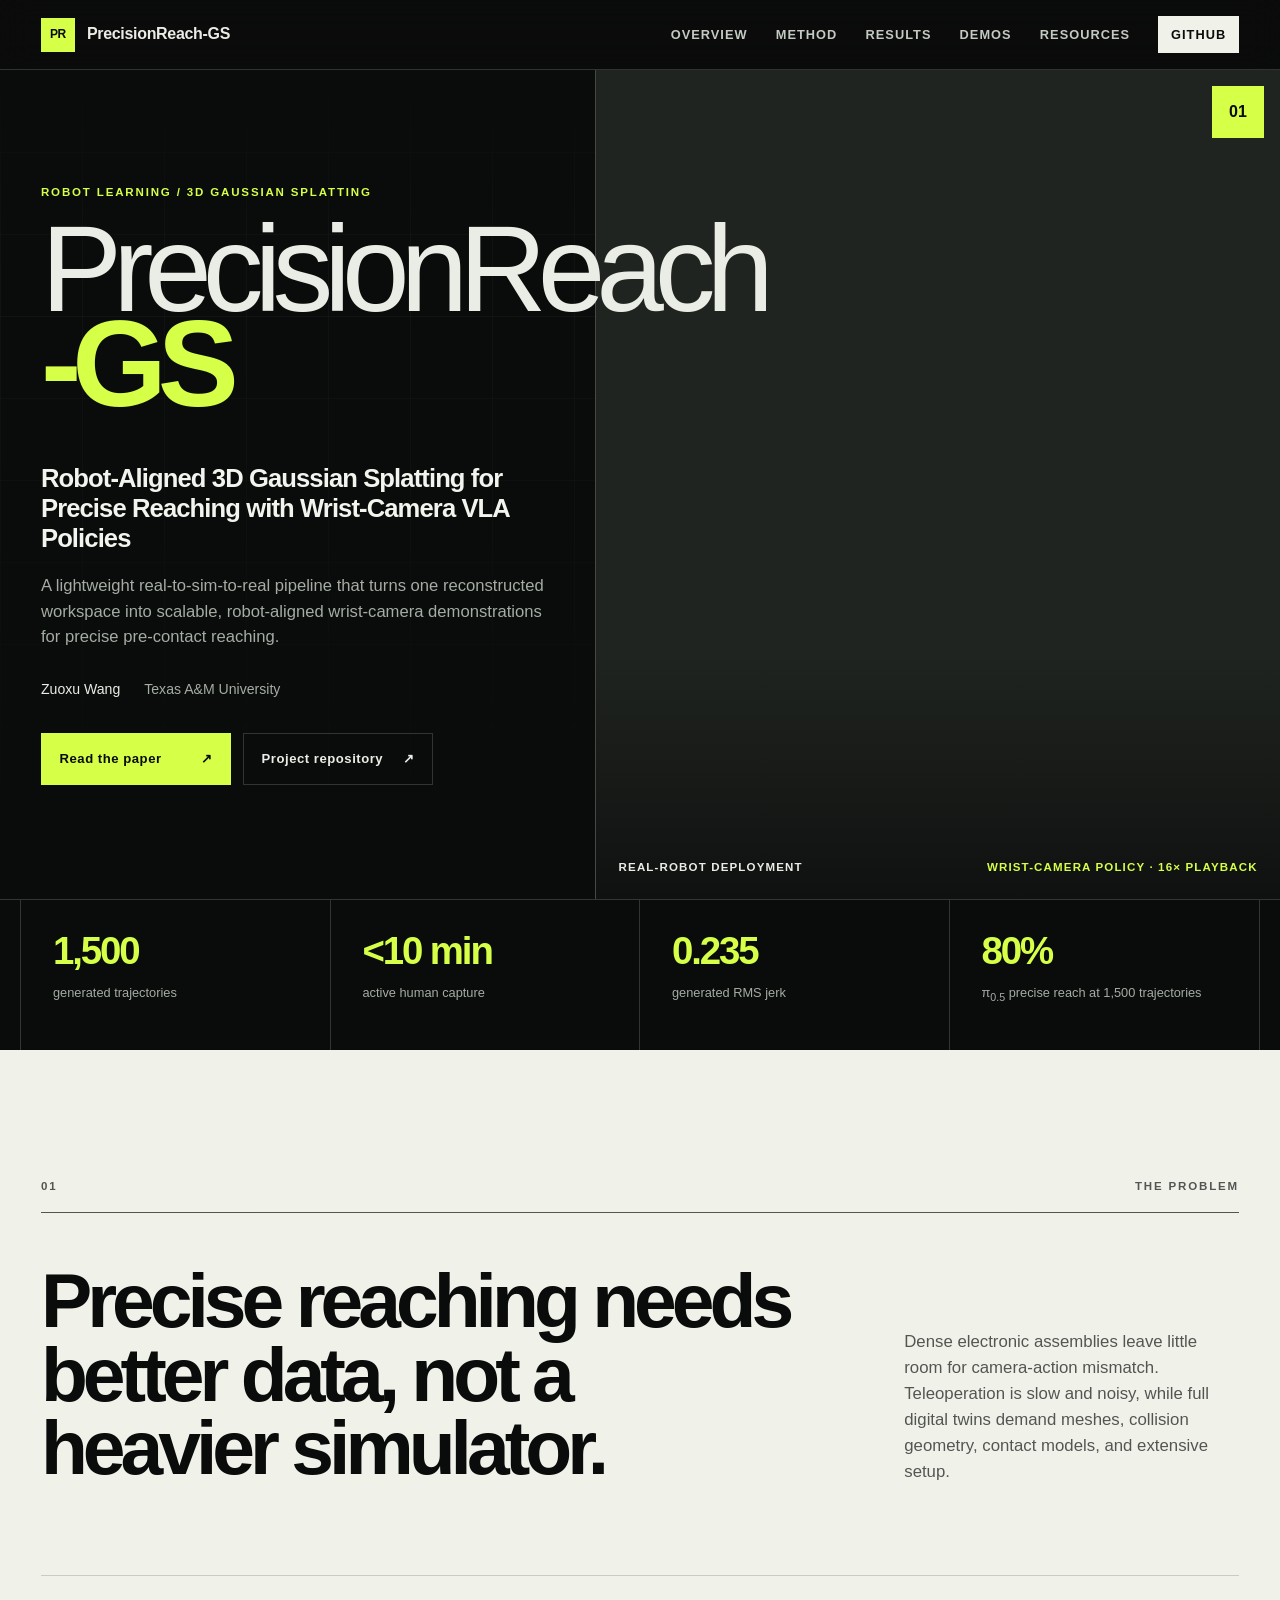
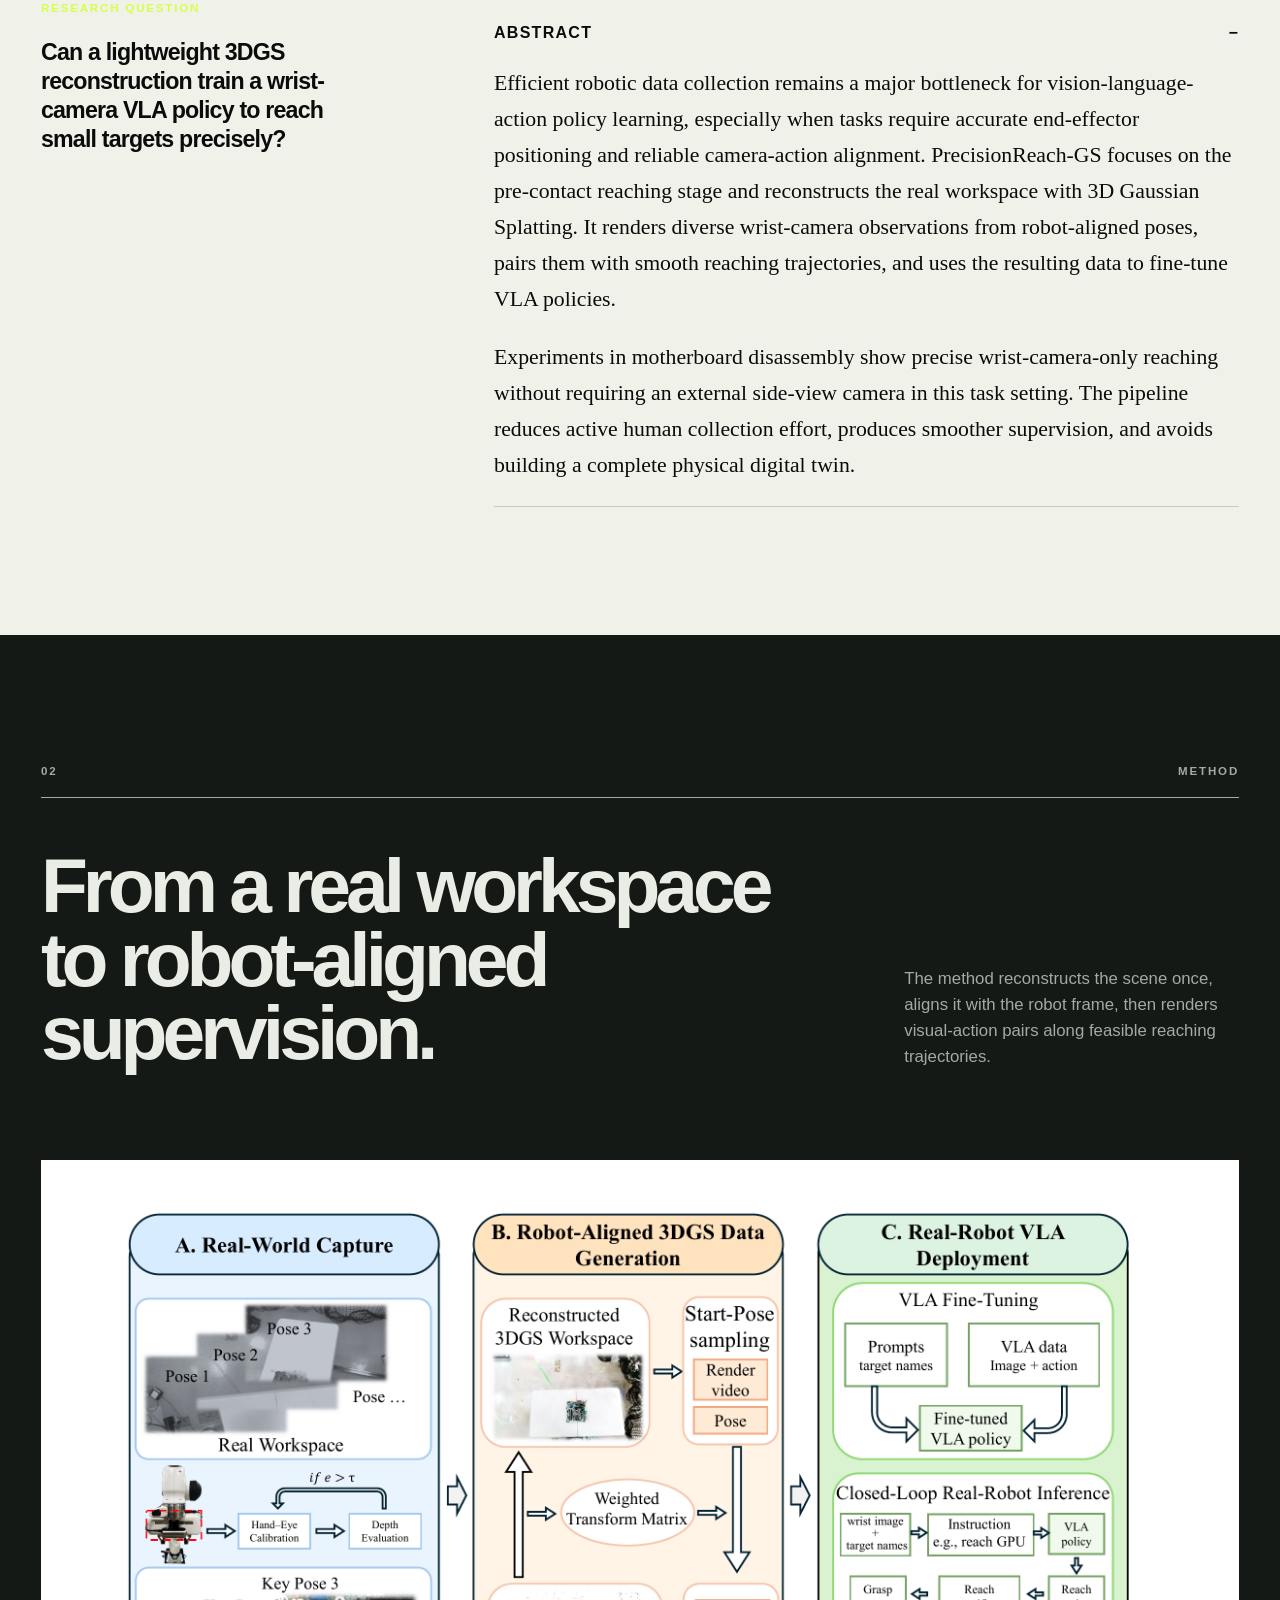
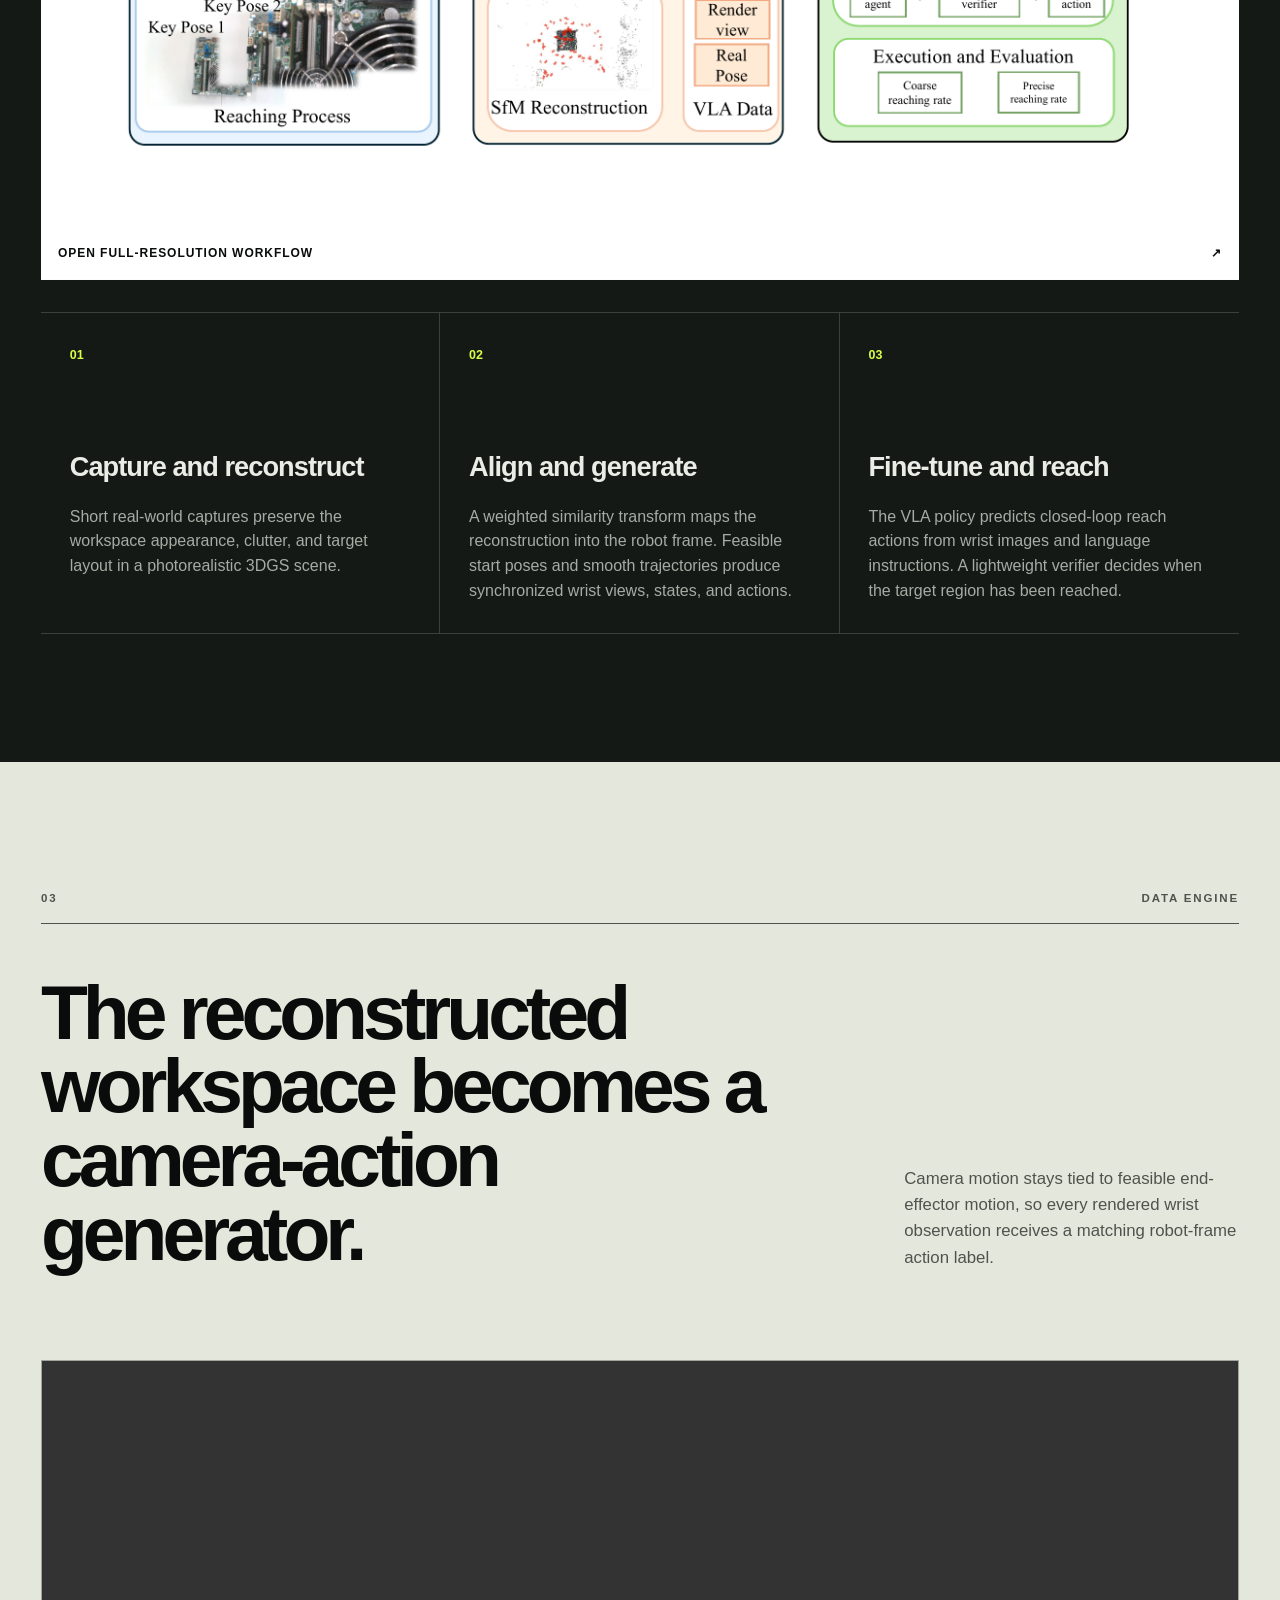
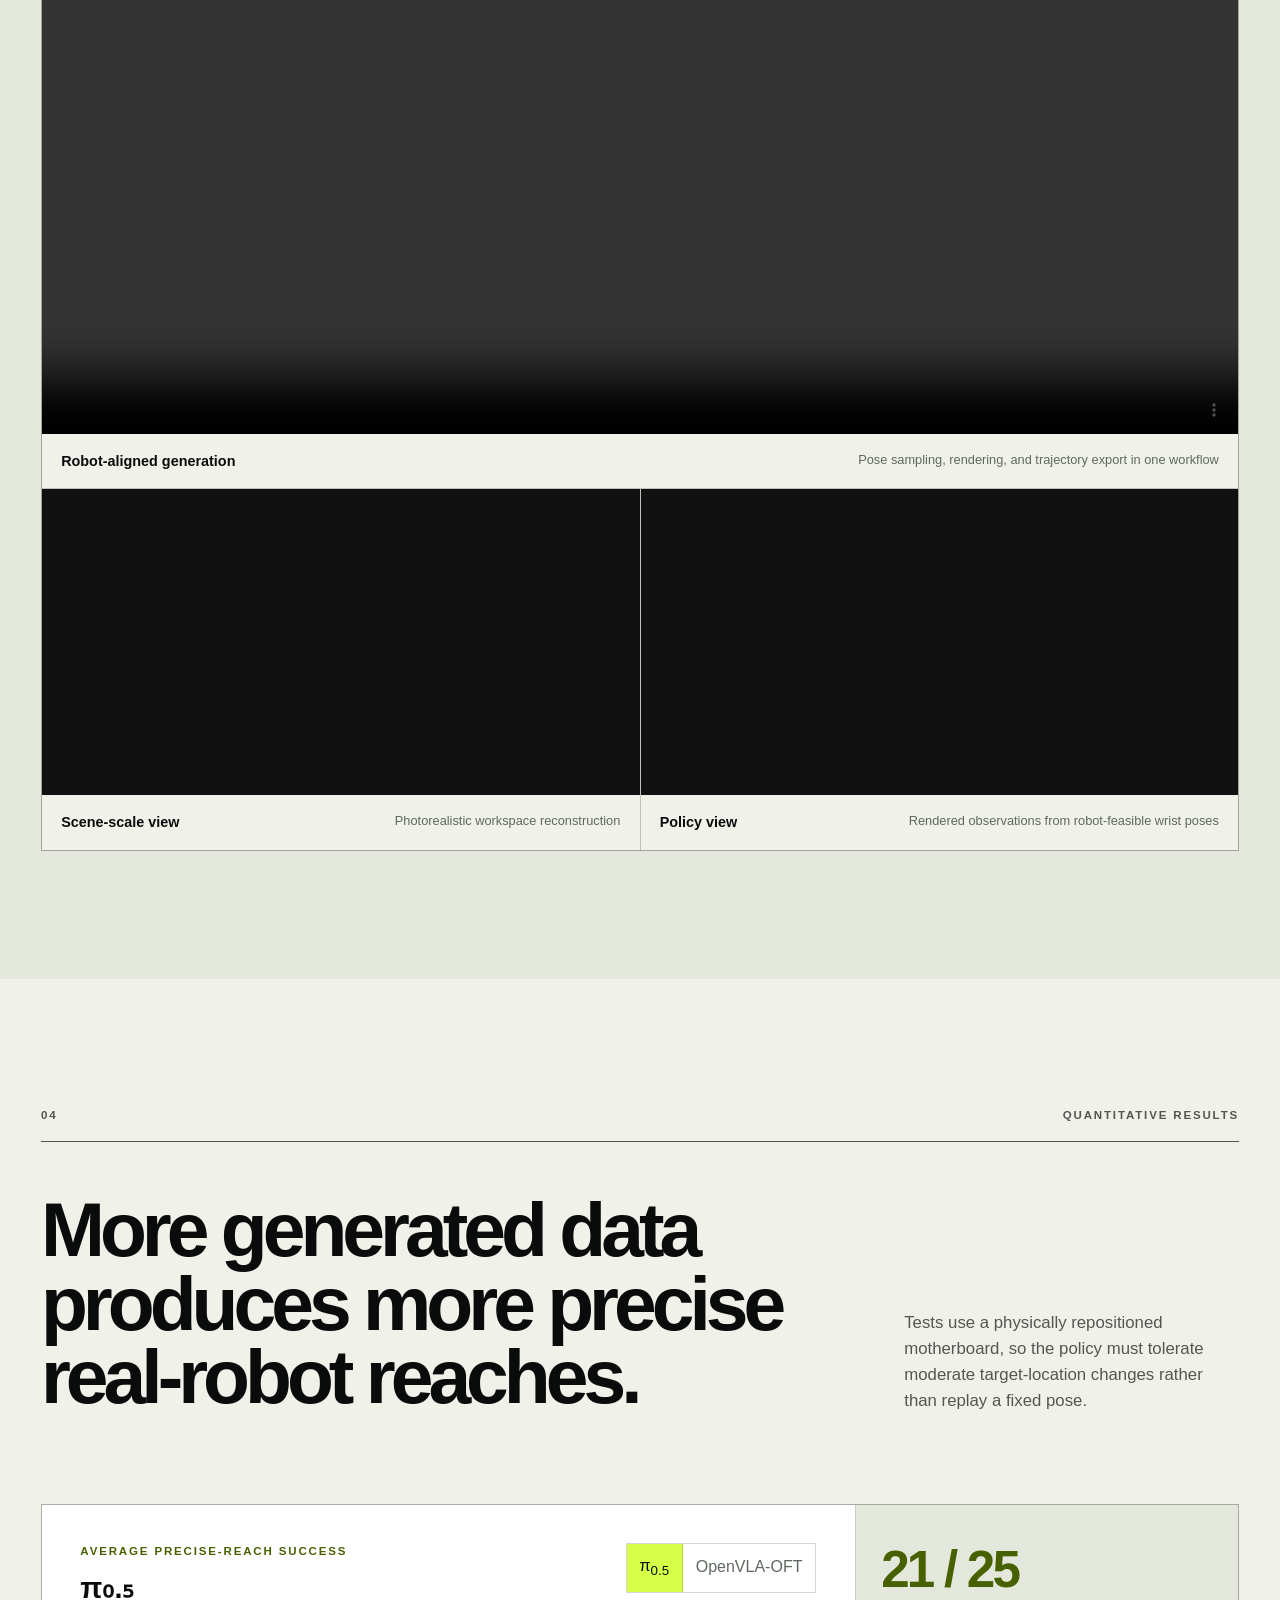
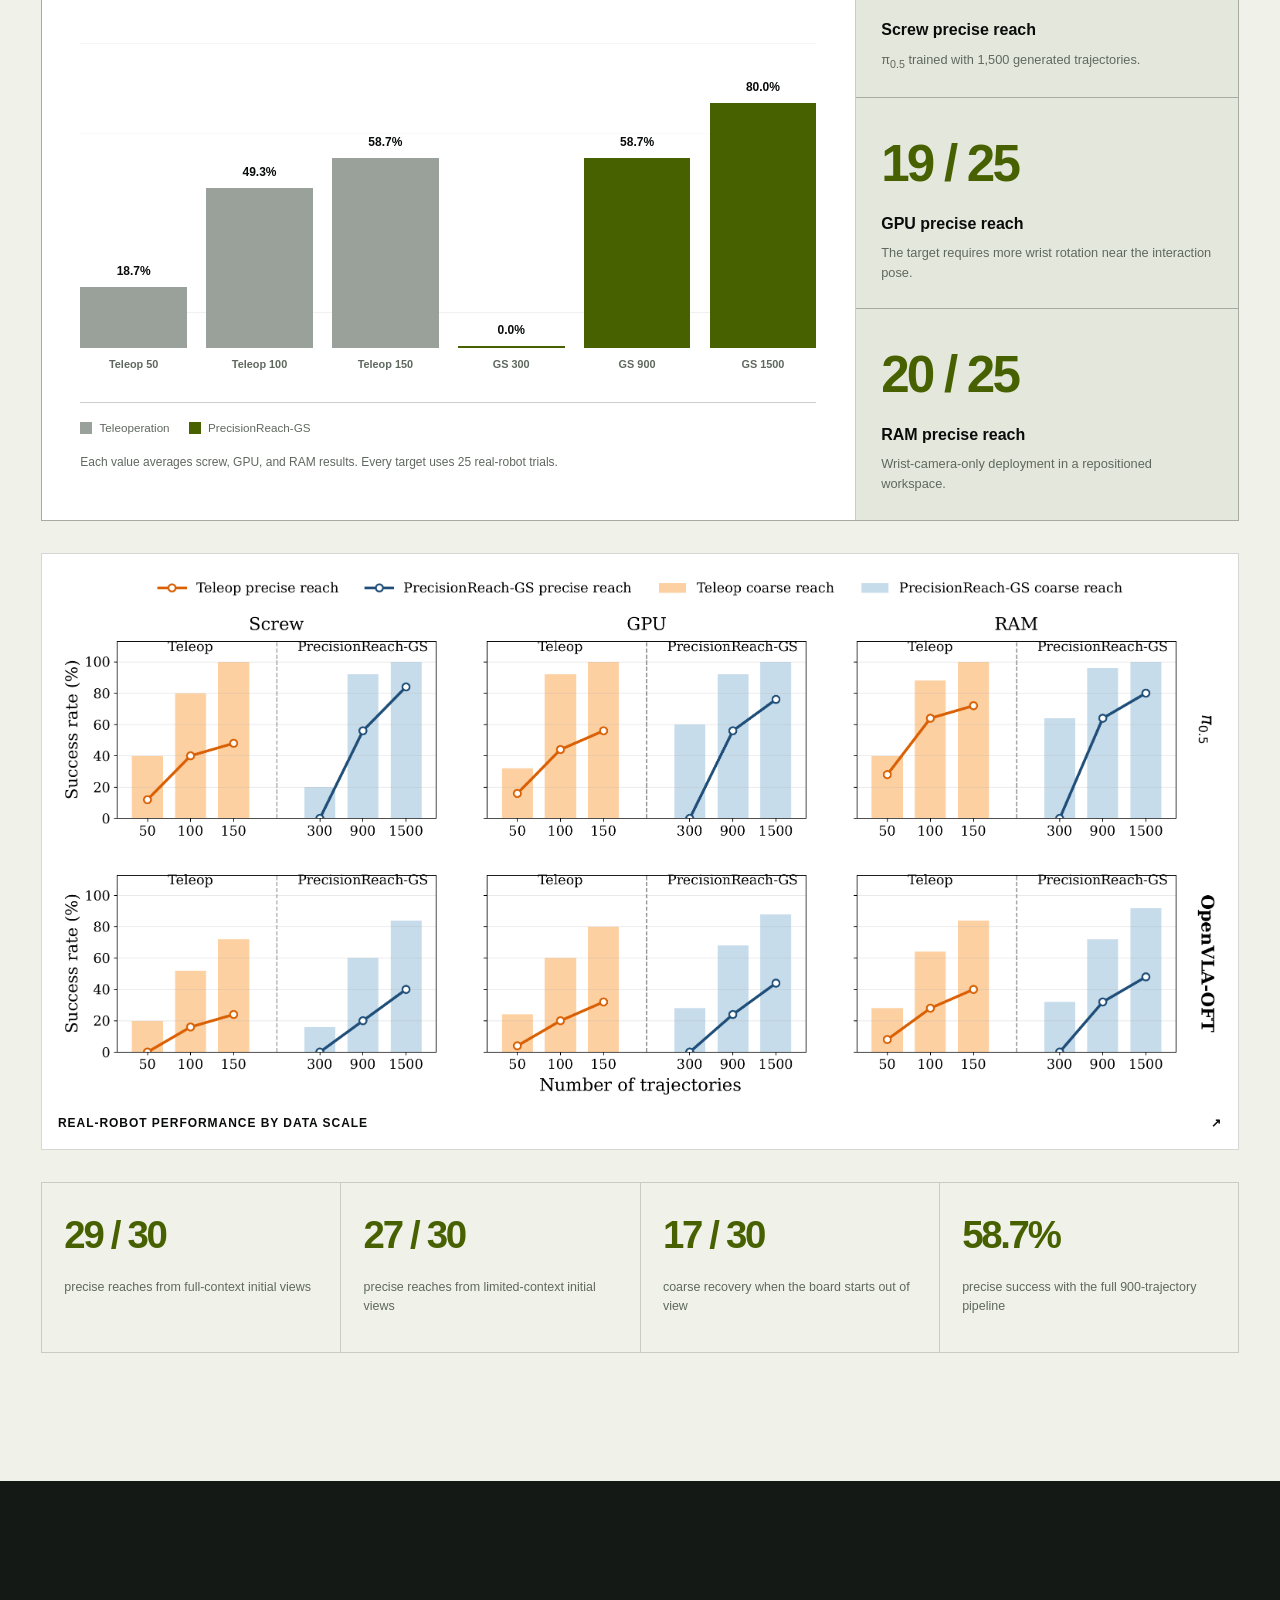
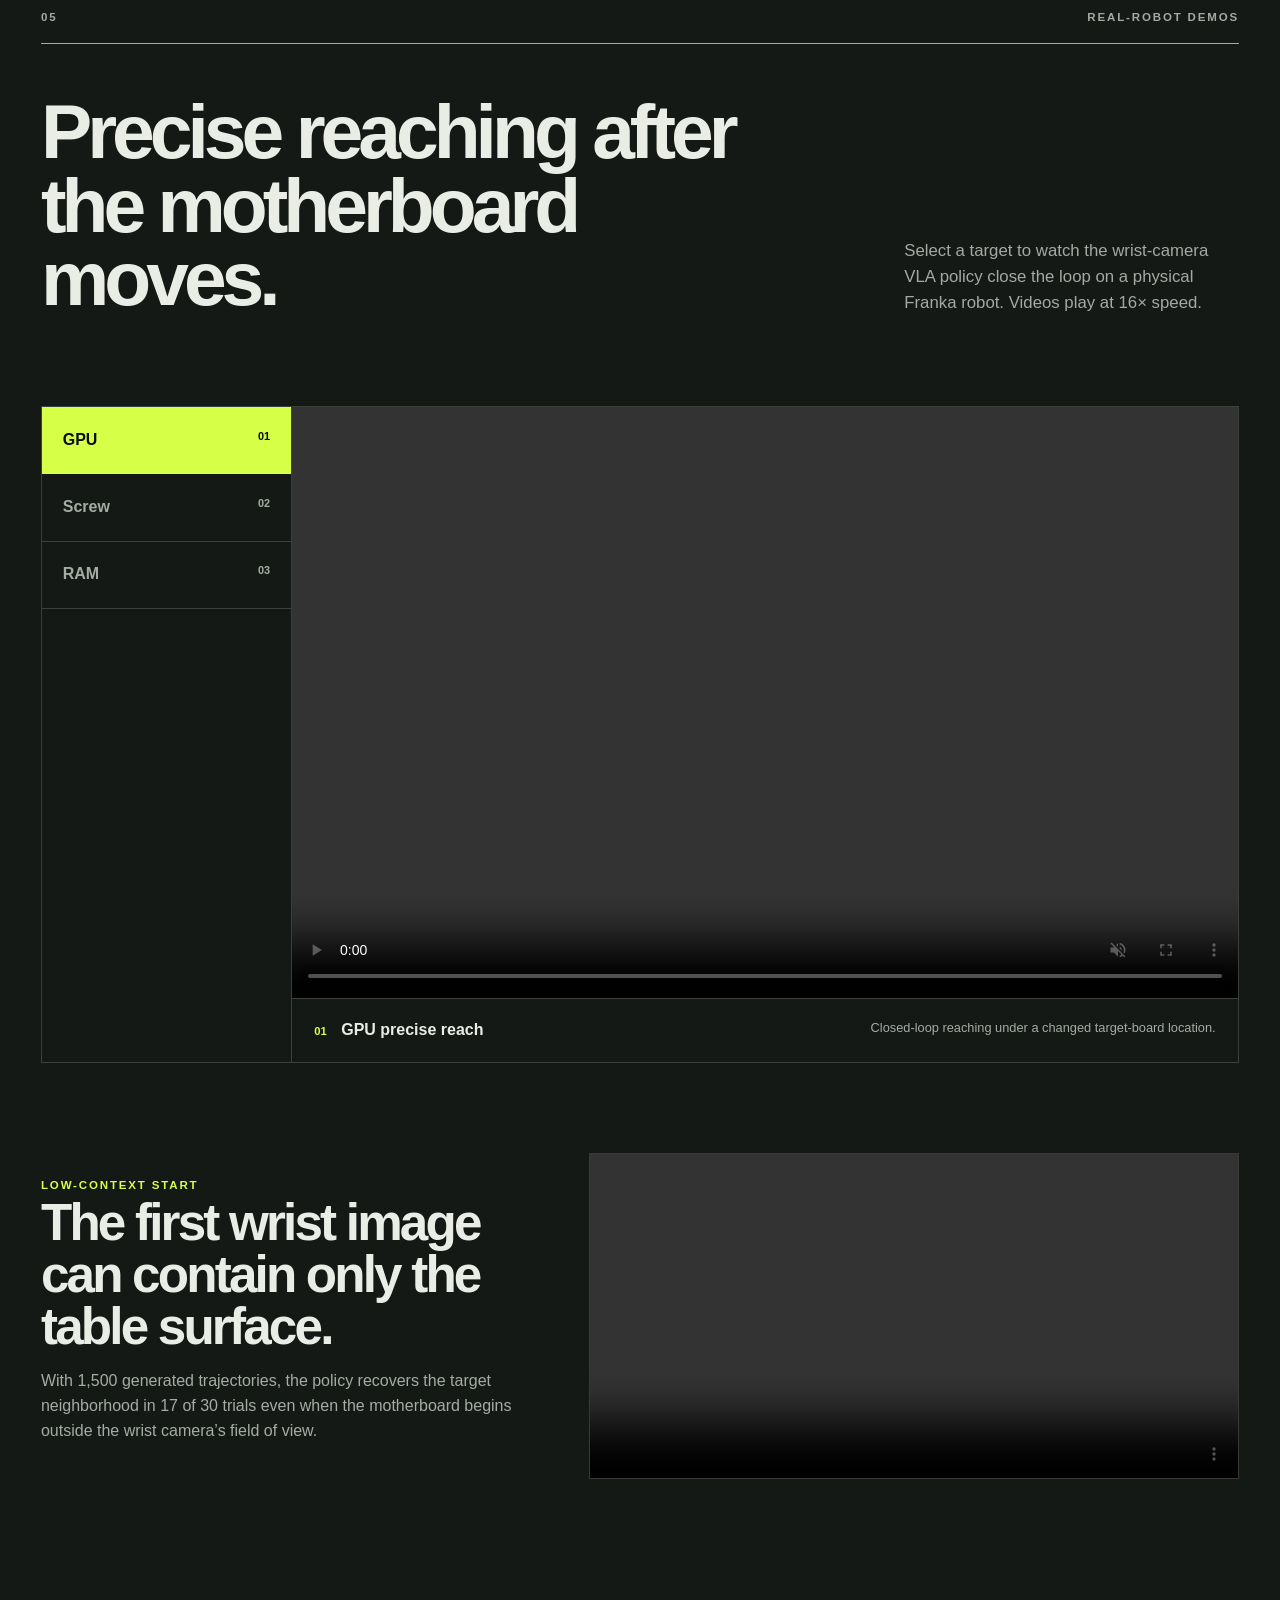
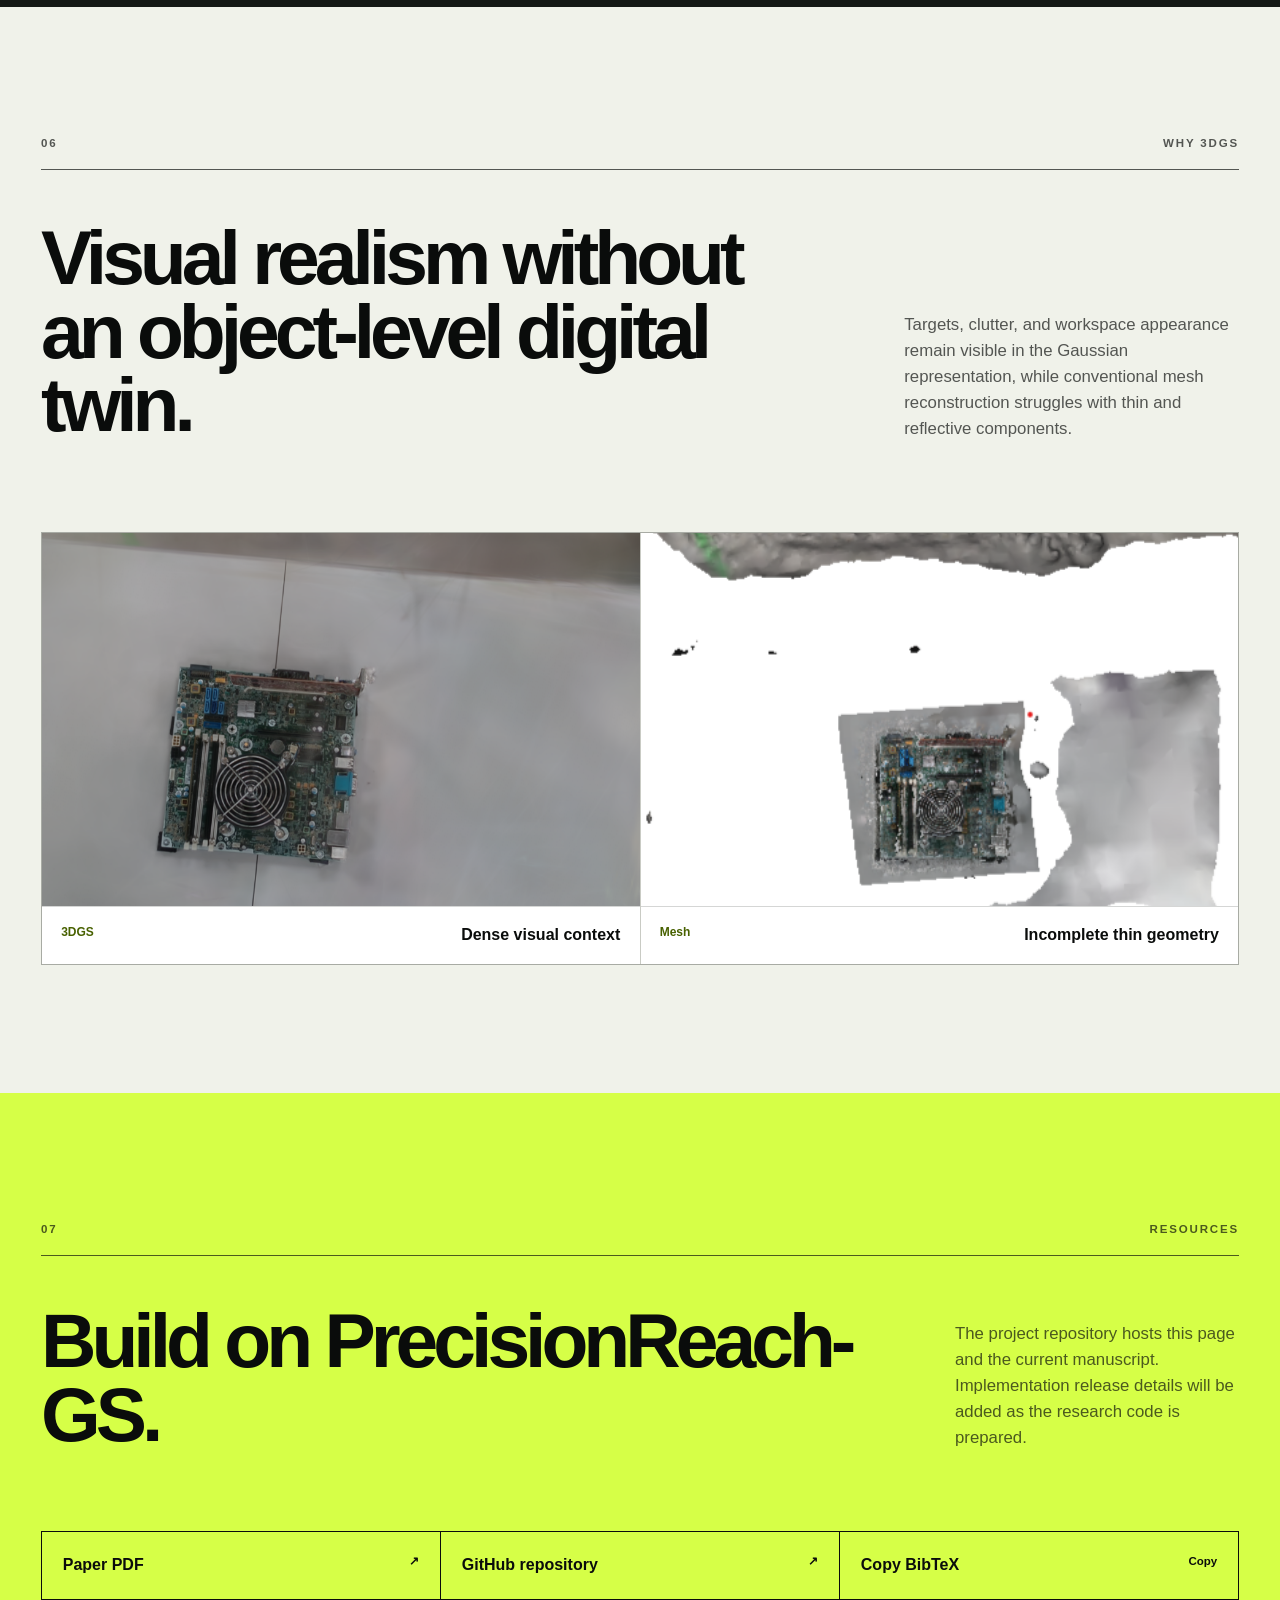
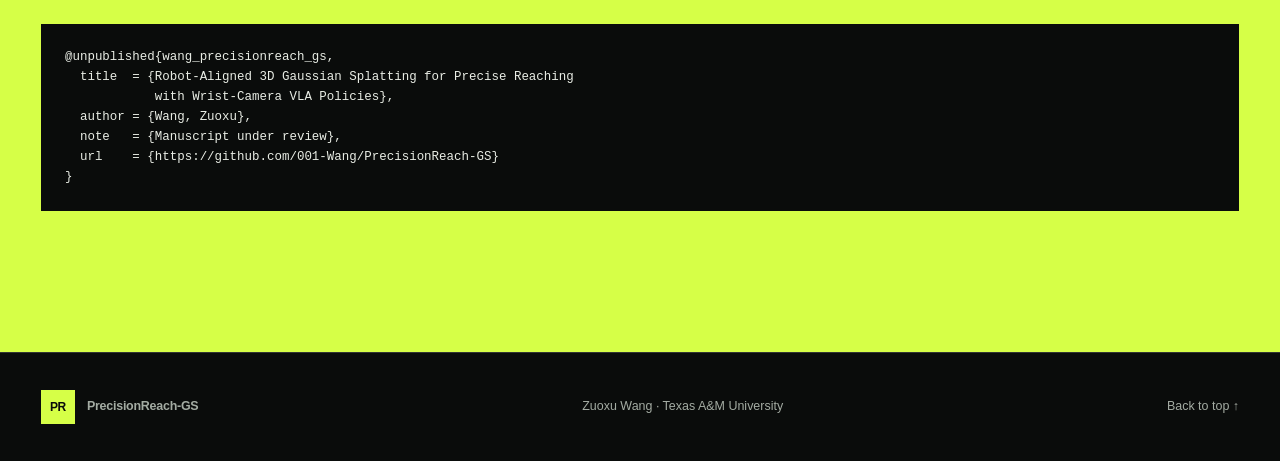
==== index.html @ 1c746dc3 "Launch PrecisionReach-GS project page" ====
<!doctype html>
<html lang="en">
<head>
  <meta charset="utf-8">
  <meta name="viewport" content="width=device-width, initial-scale=1">
  <meta name="theme-color" content="#0a0c0b">
  <meta name="description" content="PrecisionReach-GS uses robot-aligned 3D Gaussian Splatting to generate scalable wrist-camera demonstrations for precise VLA reaching.">
  <title>PrecisionReach-GS | Robot-Aligned 3DGS for Precise VLA Reaching</title>
  <link rel="stylesheet" href="styles.css">
  <script src="script.js" defer></script>
</head>
<body>
  <a class="skip-link" href="#main">Skip to content</a>
  <div class="scroll-progress" aria-hidden="true"><span id="scroll-progress"></span></div>

  <header class="site-header">
    <a class="brand" href="#top" aria-label="PrecisionReach-GS home">
      <span class="brand-mark">PR</span>
      <span>PrecisionReach-GS</span>
    </a>
    <button class="nav-toggle" type="button" aria-expanded="false" aria-controls="site-nav">Menu</button>
    <nav id="site-nav" aria-label="Main navigation">
      <a href="#overview">Overview</a>
      <a href="#method">Method</a>
      <a href="#results">Results</a>
      <a href="#demos">Demos</a>
      <a href="#resources">Resources</a>
      <a class="nav-repo" href="https://github.com/001-Wang/PrecisionReach-GS" target="_blank" rel="noreferrer">GitHub</a>
    </nav>
  </header>

  <main id="main">
    <section class="hero" id="top">
      <div class="hero-copy">
        <p class="eyebrow">Robot learning / 3D Gaussian Splatting</p>
        <h1><span>PrecisionReach</span><strong>-GS</strong></h1>
        <p class="hero-title">Robot-Aligned 3D Gaussian Splatting for Precise Reaching with Wrist-Camera VLA Policies</p>
        <p class="hero-summary">A lightweight real-to-sim-to-real pipeline that turns one reconstructed workspace into scalable, robot-aligned wrist-camera demonstrations for precise pre-contact reaching.</p>
        <div class="author-line">
          <span>Zuoxu Wang</span>
          <span>Texas A&amp;M University</span>
        </div>
        <div class="hero-actions">
          <a class="button button-primary" href="assets/precisionreach-gs-paper.pdf">Read the paper <span aria-hidden="true">↗</span></a>
          <a class="button button-ghost" href="https://github.com/001-Wang/PrecisionReach-GS" target="_blank" rel="noreferrer">Project repository <span aria-hidden="true">↗</span></a>
        </div>
      </div>

      <figure class="hero-media">
        <video autoplay muted loop playsinline preload="metadata" src="assets/videos/gpu-reach.mp4" aria-label="Franka robot performing a precise reach toward a GPU on a motherboard"></video>
        <figcaption>
          <span>Real-robot deployment</span>
          <span>Wrist-camera policy · 16× playback</span>
        </figcaption>
      </figure>

      <div class="hero-index" aria-hidden="true">01</div>
    </section>

    <section class="metric-rail" aria-label="Key results">
      <div><strong>1,500</strong><span>generated trajectories</span></div>
      <div><strong>&lt;10 min</strong><span>active human capture</span></div>
      <div><strong>0.235</strong><span>generated RMS jerk</span></div>
      <div><strong>80%</strong><span>π<sub>0.5</sub> precise reach at 1,500 trajectories</span></div>
    </section>

    <section class="section section-light" id="overview">
      <div class="section-kicker"><span>01</span><span>The problem</span></div>
      <div class="section-heading split-heading">
        <h2>Precise reaching needs better data, not a heavier simulator.</h2>
        <p>Dense electronic assemblies leave little room for camera-action mismatch. Teleoperation is slow and noisy, while full digital twins demand meshes, collision geometry, contact models, and extensive setup.</p>
      </div>

      <div class="abstract-layout">
        <div class="abstract-aside">
          <p class="aside-label">Research question</p>
          <p>Can a lightweight 3DGS reconstruction train a wrist-camera VLA policy to reach small targets precisely?</p>
        </div>
        <details open>
          <summary>Abstract</summary>
          <p>Efficient robotic data collection remains a major bottleneck for vision-language-action policy learning, especially when tasks require accurate end-effector positioning and reliable camera-action alignment. PrecisionReach-GS focuses on the pre-contact reaching stage and reconstructs the real workspace with 3D Gaussian Splatting. It renders diverse wrist-camera observations from robot-aligned poses, pairs them with smooth reaching trajectories, and uses the resulting data to fine-tune VLA policies.</p>
          <p>Experiments in motherboard disassembly show precise wrist-camera-only reaching without requiring an external side-view camera in this task setting. The pipeline reduces active human collection effort, produces smoother supervision, and avoids building a complete physical digital twin.</p>
        </details>
      </div>
    </section>

    <section class="section section-dark" id="method">
      <div class="section-kicker"><span>02</span><span>Method</span></div>
      <div class="section-heading">
        <h2>From a real workspace to robot-aligned supervision.</h2>
        <p>The method reconstructs the scene once, aligns it with the robot frame, then renders visual-action pairs along feasible reaching trajectories.</p>
      </div>

      <a class="workflow-figure" href="assets/images/workflow.png" target="_blank" rel="noreferrer">
        <img src="assets/images/workflow.png" alt="PrecisionReach-GS pipeline from real-world capture through robot-aligned 3DGS data generation to VLA fine-tuning and real-robot deployment">
        <span>Open full-resolution workflow <b aria-hidden="true">↗</b></span>
      </a>

      <div class="steps">
        <article>
          <span class="step-number">01</span>
          <h3>Capture and reconstruct</h3>
          <p>Short real-world captures preserve the workspace appearance, clutter, and target layout in a photorealistic 3DGS scene.</p>
        </article>
        <article>
          <span class="step-number">02</span>
          <h3>Align and generate</h3>
          <p>A weighted similarity transform maps the reconstruction into the robot frame. Feasible start poses and smooth trajectories produce synchronized wrist views, states, and actions.</p>
        </article>
        <article>
          <span class="step-number">03</span>
          <h3>Fine-tune and reach</h3>
          <p>The VLA policy predicts closed-loop reach actions from wrist images and language instructions. A lightweight verifier decides when the target region has been reached.</p>
        </article>
      </div>
    </section>

    <section class="section generation-section" aria-labelledby="generation-title">
      <div class="section-kicker"><span>03</span><span>Data engine</span></div>
      <div class="section-heading split-heading">
        <h2 id="generation-title">The reconstructed workspace becomes a camera-action generator.</h2>
        <p>Camera motion stays tied to feasible end-effector motion, so every rendered wrist observation receives a matching robot-frame action label.</p>
      </div>

      <div class="generation-grid">
        <figure class="video-panel video-panel-wide">
          <video autoplay muted loop playsinline controls preload="metadata" src="assets/videos/data-generation.mp4" aria-label="PrecisionReach-GS data generation interface and rendered workspace"></video>
          <figcaption><strong>Robot-aligned generation</strong><span>Pose sampling, rendering, and trajectory export in one workflow</span></figcaption>
        </figure>
        <figure class="video-panel">
          <video autoplay muted loop playsinline preload="metadata" src="assets/videos/scene-orbit.mp4" aria-label="Orbiting view of the reconstructed motherboard workspace"></video>
          <figcaption><strong>Scene-scale view</strong><span>Photorealistic workspace reconstruction</span></figcaption>
        </figure>
        <figure class="video-panel">
          <video autoplay muted loop playsinline preload="metadata" src="assets/videos/wrist-render.mp4" aria-label="Rendered wrist-camera view of the motherboard"></video>
          <figcaption><strong>Policy view</strong><span>Rendered observations from robot-feasible wrist poses</span></figcaption>
        </figure>
      </div>
    </section>

    <section class="section section-light" id="results">
      <div class="section-kicker"><span>04</span><span>Quantitative results</span></div>
      <div class="section-heading">
        <h2>More generated data produces more precise real-robot reaches.</h2>
        <p>Tests use a physically repositioned motherboard, so the policy must tolerate moderate target-location changes rather than replay a fixed pose.</p>
      </div>

      <div class="results-layout">
        <div class="chart-card">
          <div class="chart-toolbar">
            <div>
              <span class="chart-label">Average precise-reach success</span>
              <strong id="chart-title">π<sub>0.5</sub></strong>
            </div>
            <div class="segmented-control" role="group" aria-label="Choose policy backbone">
              <button type="button" class="is-active" data-policy="pi05" aria-pressed="true">π<sub>0.5</sub></button>
              <button type="button" data-policy="openvla" aria-pressed="false">OpenVLA-OFT</button>
            </div>
          </div>
          <div class="bar-chart" id="bar-chart" role="img" aria-label="Average precise reaching success by training data scale"></div>
          <div class="chart-legend"><span><i class="teleop"></i>Teleoperation</span><span><i class="generated"></i>PrecisionReach-GS</span></div>
          <p class="chart-note">Each value averages screw, GPU, and RAM results. Every target uses 25 real-robot trials.</p>
        </div>

        <div class="result-notes">
          <article>
            <span class="result-value">21 / 25</span>
            <h3>Screw precise reach</h3>
            <p>π<sub>0.5</sub> trained with 1,500 generated trajectories.</p>
          </article>
          <article>
            <span class="result-value">19 / 25</span>
            <h3>GPU precise reach</h3>
            <p>The target requires more wrist rotation near the interaction pose.</p>
          </article>
          <article>
            <span class="result-value">20 / 25</span>
            <h3>RAM precise reach</h3>
            <p>Wrist-camera-only deployment in a repositioned workspace.</p>
          </article>
        </div>
      </div>

      <a class="performance-figure" href="assets/images/performance.png" target="_blank" rel="noreferrer">
        <img src="assets/images/performance.png" alt="Real-robot coarse and precise reaching performance for Pi 0.5 and OpenVLA-OFT across teleoperation and PrecisionReach-GS data scales">
        <span>Real-robot performance by data scale <b aria-hidden="true">↗</b></span>
      </a>

      <div class="evidence-strip">
        <div><strong>29 / 30</strong><span>precise reaches from full-context initial views</span></div>
        <div><strong>27 / 30</strong><span>precise reaches from limited-context initial views</span></div>
        <div><strong>17 / 30</strong><span>coarse recovery when the board starts out of view</span></div>
        <div><strong>58.7%</strong><span>precise success with the full 900-trajectory pipeline</span></div>
      </div>
    </section>

    <section class="section section-dark" id="demos">
      <div class="section-kicker"><span>05</span><span>Real-robot demos</span></div>
      <div class="section-heading split-heading">
        <h2>Precise reaching after the motherboard moves.</h2>
        <p>Select a target to watch the wrist-camera VLA policy close the loop on a physical Franka robot. Videos play at 16× speed.</p>
      </div>

      <div class="demo-console">
        <div class="demo-selector" role="tablist" aria-label="Choose a reaching target">
          <button type="button" class="is-active" role="tab" aria-selected="true" data-demo="gpu">GPU <span>01</span></button>
          <button type="button" role="tab" aria-selected="false" data-demo="screw">Screw <span>02</span></button>
          <button type="button" role="tab" aria-selected="false" data-demo="ram">RAM <span>03</span></button>
        </div>
        <figure class="demo-viewer">
          <video id="demo-video" autoplay muted loop playsinline controls preload="metadata" src="assets/videos/gpu-reach.mp4"></video>
          <figcaption>
            <div><span id="demo-index">01</span><strong id="demo-title">GPU precise reach</strong></div>
            <p id="demo-copy">Closed-loop reaching under a changed target-board location.</p>
          </figcaption>
        </figure>
      </div>

      <div class="context-demo">
        <div>
          <span class="micro-label">Low-context start</span>
          <h3>The first wrist image can contain only the table surface.</h3>
          <p>With 1,500 generated trajectories, the policy recovers the target neighborhood in 17 of 30 trials even when the motherboard begins outside the wrist camera’s field of view.</p>
        </div>
        <video autoplay muted loop playsinline controls preload="metadata" src="assets/videos/low-context.mp4" aria-label="Wrist camera beginning with only the table surface visible before recovering the target"></video>
      </div>
    </section>

    <section class="section representation-section">
      <div class="section-kicker"><span>06</span><span>Why 3DGS</span></div>
      <div class="section-heading">
        <h2>Visual realism without an object-level digital twin.</h2>
        <p>Targets, clutter, and workspace appearance remain visible in the Gaussian representation, while conventional mesh reconstruction struggles with thin and reflective components.</p>
      </div>
      <div class="representation-grid">
        <figure>
          <img src="assets/images/render-3dgs.png" alt="3D Gaussian Splatting rendering of the motherboard workspace">
          <figcaption><span>3DGS</span><strong>Dense visual context</strong></figcaption>
        </figure>
        <figure>
          <img src="assets/images/render-mesh.png" alt="Mesh reconstruction of the same motherboard workspace with missing geometry">
          <figcaption><span>Mesh</span><strong>Incomplete thin geometry</strong></figcaption>
        </figure>
      </div>
    </section>

    <section class="section resource-section" id="resources">
      <div class="section-kicker"><span>07</span><span>Resources</span></div>
      <div class="resource-heading">
        <h2>Build on PrecisionReach-GS.</h2>
        <p>The project repository hosts this page and the current manuscript. Implementation release details will be added as the research code is prepared.</p>
      </div>
      <div class="resource-links">
        <a href="assets/precisionreach-gs-paper.pdf"><span>Paper PDF</span><b aria-hidden="true">↗</b></a>
        <a href="https://github.com/001-Wang/PrecisionReach-GS" target="_blank" rel="noreferrer"><span>GitHub repository</span><b aria-hidden="true">↗</b></a>
        <button type="button" id="copy-citation"><span>Copy BibTeX</span><b>Copy</b></button>
      </div>
      <pre id="bibtex"><code>@unpublished{wang_precisionreach_gs,
  title  = {Robot-Aligned 3D Gaussian Splatting for Precise Reaching
            with Wrist-Camera VLA Policies},
  author = {Wang, Zuoxu},
  note   = {Manuscript under review},
  url    = {https://github.com/001-Wang/PrecisionReach-GS}
}</code></pre>
    </section>
  </main>

  <footer>
    <a class="brand" href="#top"><span class="brand-mark">PR</span><span>PrecisionReach-GS</span></a>
    <p>Zuoxu Wang · Texas A&amp;M University</p>
    <a href="#top">Back to top <span aria-hidden="true">↑</span></a>
  </footer>
</body>
</html>
---- styles.css ----
:root {
  --ink: #0a0c0b;
  --ink-soft: #151916;
  --paper: #f0f2ea;
  --paper-2: #e4e8dc;
  --text: #e9ede5;
  --muted: #a4aca3;
  --dark-muted: #5f685f;
  --line: rgba(233, 237, 229, 0.18);
  --dark-line: rgba(10, 12, 11, 0.17);
  --accent: #d6ff47;
  --accent-dark: #486100;
  --mint: #72e5bb;
  --max: 1240px;
  --pad: clamp(1.25rem, 3.2vw, 3.5rem);
}

* { box-sizing: border-box; }

html {
  scroll-behavior: smooth;
  scroll-padding-top: 5rem;
}

body {
  margin: 0;
  color: var(--text);
  background: var(--ink);
  font-family: "Helvetica Neue", Helvetica, Arial, sans-serif;
  font-size: 16px;
  line-height: 1.55;
  -webkit-font-smoothing: antialiased;
}

img, video { display: block; width: 100%; }
a { color: inherit; }
button, input, select { font: inherit; }

.skip-link {
  position: fixed;
  left: 1rem;
  top: -6rem;
  z-index: 1000;
  padding: .75rem 1rem;
  color: var(--ink);
  background: var(--accent);
}

.skip-link:focus { top: 1rem; }

.scroll-progress {
  position: fixed;
  z-index: 100;
  top: 0;
  left: 0;
  right: 0;
  height: 3px;
  background: transparent;
}

.scroll-progress span {
  display: block;
  width: 0;
  height: 100%;
  background: var(--accent);
}

.site-header {
  position: sticky;
  z-index: 90;
  top: 0;
  display: flex;
  align-items: center;
  justify-content: space-between;
  min-height: 70px;
  padding: .75rem var(--pad);
  border-bottom: 1px solid var(--line);
  background: rgba(10, 12, 11, .9);
  backdrop-filter: blur(16px);
}

.brand {
  display: inline-flex;
  align-items: center;
  gap: .75rem;
  color: inherit;
  font-weight: 700;
  letter-spacing: -.02em;
  text-decoration: none;
}

.brand-mark {
  display: grid;
  width: 34px;
  height: 34px;
  place-items: center;
  color: var(--ink);
  background: var(--accent);
  font-size: .75rem;
  letter-spacing: -.04em;
}

.site-header nav {
  display: flex;
  align-items: center;
  gap: clamp(1rem, 2.2vw, 2rem);
}

.site-header nav a {
  color: #c3cac1;
  font-size: .8rem;
  font-weight: 650;
  letter-spacing: .08em;
  text-decoration: none;
  text-transform: uppercase;
}

.site-header nav a:hover,
.site-header nav a:focus-visible { color: var(--accent); }

.site-header nav .nav-repo {
  padding: .56rem .8rem;
  color: var(--ink);
  background: var(--paper);
}

.nav-toggle {
  display: none;
  padding: .5rem .7rem;
  color: var(--text);
  border: 1px solid var(--line);
  background: transparent;
}

.hero {
  position: relative;
  display: grid;
  grid-template-columns: minmax(0, .93fr) minmax(420px, 1.07fr);
  min-height: calc(100vh - 70px);
  overflow: hidden;
  border-bottom: 1px solid var(--line);
}

.hero::before {
  position: absolute;
  inset: 0 50% 0 0;
  pointer-events: none;
  background-image: linear-gradient(var(--line) 1px, transparent 1px), linear-gradient(90deg, var(--line) 1px, transparent 1px);
  background-size: 82px 82px;
  content: "";
  opacity: .18;
  mask-image: linear-gradient(to bottom, transparent, black 25%, transparent 95%);
}

.hero-copy {
  position: relative;
  z-index: 2;
  display: flex;
  flex-direction: column;
  justify-content: center;
  padding: clamp(4rem, 8vw, 8rem) var(--pad);
}

.eyebrow,
.micro-label,
.aside-label,
.chart-label {
  margin: 0 0 1.25rem;
  color: var(--accent);
  font-size: .72rem;
  font-weight: 800;
  letter-spacing: .16em;
  text-transform: uppercase;
}

.hero h1 {
  margin: 0;
  font-size: clamp(4.2rem, 9.5vw, 9rem);
  font-weight: 300;
  letter-spacing: -.075em;
  line-height: .78;
}

.hero h1 span,
.hero h1 strong { display: block; }
.hero h1 strong { color: var(--accent); font-weight: 800; }

.hero-title {
  max-width: 700px;
  margin: clamp(2rem, 4vw, 3.4rem) 0 0;
  color: #f2f4ee;
  font-size: clamp(1.25rem, 2vw, 1.85rem);
  font-weight: 650;
  letter-spacing: -.035em;
  line-height: 1.18;
}

.hero-summary {
  max-width: 660px;
  margin: 1.2rem 0 0;
  color: var(--muted);
  font-size: 1.04rem;
}

.author-line {
  display: flex;
  flex-wrap: wrap;
  gap: .5rem 1.5rem;
  margin-top: 1.8rem;
  font-size: .88rem;
}

.author-line span + span { color: var(--muted); }

.hero-actions {
  display: flex;
  flex-wrap: wrap;
  gap: .75rem;
  margin-top: 2rem;
}

.button {
  display: inline-flex;
  align-items: center;
  justify-content: space-between;
  min-width: 190px;
  gap: 1rem;
  padding: .92rem 1.1rem;
  border: 1px solid var(--line);
  font-size: .82rem;
  font-weight: 750;
  letter-spacing: .04em;
  text-decoration: none;
}

.button-primary { color: var(--ink); border-color: var(--accent); background: var(--accent); }
.button-ghost:hover { color: var(--accent); border-color: var(--accent); }

.hero-media {
  position: relative;
  min-width: 0;
  margin: 0;
  overflow: hidden;
  border-left: 1px solid var(--line);
  background: #202420;
}

.hero-media video {
  width: 100%;
  height: 100%;
  object-fit: cover;
}

.hero-media::after {
  position: absolute;
  inset: 0;
  pointer-events: none;
  background: linear-gradient(to top, rgba(10, 12, 11, .78), transparent 30%);
  content: "";
}

.hero-media figcaption {
  position: absolute;
  z-index: 2;
  right: 1.4rem;
  bottom: 1.4rem;
  left: 1.4rem;
  display: flex;
  justify-content: space-between;
  gap: 1rem;
  font-size: .72rem;
  font-weight: 750;
  letter-spacing: .1em;
  text-transform: uppercase;
}

.hero-media figcaption span:last-child { color: var(--accent); }

.hero-index {
  position: absolute;
  z-index: 3;
  top: 1rem;
  right: 1rem;
  display: grid;
  width: 52px;
  height: 52px;
  place-items: center;
  color: var(--ink);
  background: var(--accent);
  font-weight: 800;
}

.metric-rail {
  display: grid;
  grid-template-columns: repeat(4, 1fr);
  max-width: var(--max);
  margin: 0 auto;
  border-right: 1px solid var(--line);
  border-left: 1px solid var(--line);
}

.metric-rail div {
  min-height: 150px;
  padding: 2rem;
  border-right: 1px solid var(--line);
}

.metric-rail div:last-child { border-right: 0; }
.metric-rail strong { display: block; color: var(--accent); font-size: clamp(1.9rem, 3vw, 3.4rem); letter-spacing: -.055em; line-height: 1; }
.metric-rail span { display: block; margin-top: .8rem; color: var(--muted); font-size: .8rem; }

.section {
  padding: clamp(5rem, 10vw, 9rem) var(--pad);
}

.section > * {
  width: min(100%, var(--max));
  margin-right: auto;
  margin-left: auto;
}

.section-light,
.representation-section {
  color: var(--ink);
  background: var(--paper);
}

.section-dark { background: var(--ink-soft); }
.generation-section { color: var(--ink); background: var(--paper-2); }

.section-kicker {
  display: flex;
  justify-content: space-between;
  padding-bottom: 1rem;
  border-bottom: 1px solid currentColor;
  font-size: .72rem;
  font-weight: 800;
  letter-spacing: .16em;
  text-transform: uppercase;
  opacity: .68;
}

.section-heading {
  display: grid;
  grid-template-columns: minmax(0, 1fr) minmax(300px, .44fr);
  gap: clamp(2rem, 8vw, 8rem);
  align-items: end;
  margin-top: clamp(2rem, 4vw, 3.5rem);
  margin-bottom: clamp(3rem, 7vw, 6rem);
}

.section-heading h2,
.resource-heading h2 {
  max-width: 900px;
  margin: 0;
  font-size: clamp(2.8rem, 6vw, 6.3rem);
  font-weight: 650;
  letter-spacing: -.065em;
  line-height: .96;
}

.section-heading p,
.resource-heading p { margin: 0; color: inherit; font-size: 1.05rem; opacity: .68; }

.abstract-layout {
  display: grid;
  grid-template-columns: minmax(240px, .32fr) minmax(0, .68fr);
  gap: clamp(2rem, 8vw, 9rem);
  align-items: start;
  padding-top: 1.5rem;
  border-top: 1px solid var(--dark-line);
}

.abstract-aside { position: sticky; top: 100px; }
.abstract-aside p:last-child { max-width: 340px; margin: 0; font-size: 1.45rem; font-weight: 600; letter-spacing: -.035em; line-height: 1.25; }
.abstract-layout details { border-bottom: 1px solid var(--dark-line); }
.abstract-layout summary { display: flex; justify-content: space-between; cursor: pointer; list-style: none; padding: 1.3rem 0; font-weight: 800; letter-spacing: .08em; text-transform: uppercase; }
.abstract-layout summary::after { content: "+"; }
.abstract-layout details[open] summary::after { content: "−"; }
.abstract-layout details p { margin: 0 0 1.4rem; font-family: Georgia, "Times New Roman", serif; font-size: clamp(1.15rem, 1.7vw, 1.45rem); line-height: 1.65; }

.workflow-figure,
.performance-figure {
  position: relative;
  display: block;
  padding: 1rem;
  color: inherit;
  border: 1px solid var(--line);
  background: #fff;
  text-decoration: none;
}

.workflow-figure img,
.performance-figure img { background: #fff; }
.workflow-figure span,
.performance-figure span { display: flex; justify-content: space-between; margin-top: .8rem; color: var(--ink); font-size: .75rem; font-weight: 750; letter-spacing: .08em; text-transform: uppercase; }

.steps {
  display: grid;
  grid-template-columns: repeat(3, 1fr);
  margin-top: 2rem;
  border-top: 1px solid var(--line);
  border-bottom: 1px solid var(--line);
}

.steps article { min-height: 310px; padding: 1.8rem; border-right: 1px solid var(--line); }
.steps article:last-child { border-right: 0; }
.step-number { color: var(--accent); font-size: .78rem; font-weight: 850; }
.steps h3 { margin: 5rem 0 1rem; font-size: 1.7rem; letter-spacing: -.035em; }
.steps p { margin: 0; color: var(--muted); }

.generation-grid {
  display: grid;
  grid-template-columns: 1fr 1fr;
  gap: 1px;
  overflow: hidden;
  border: 1px solid var(--dark-line);
  background: var(--dark-line);
}

.video-panel { margin: 0; background: var(--paper); }
.video-panel-wide { grid-column: 1 / -1; }
.video-panel video { width: 100%; aspect-ratio: 16 / 9; object-fit: cover; background: #111; }
.video-panel:not(.video-panel-wide) video { aspect-ratio: 16 / 8.2; }
.video-panel figcaption { display: flex; justify-content: space-between; gap: 1.5rem; padding: 1rem 1.2rem; }
.video-panel figcaption strong { font-size: .9rem; }
.video-panel figcaption span { color: var(--dark-muted); font-size: .8rem; text-align: right; }

.results-layout {
  display: grid;
  grid-template-columns: minmax(0, .68fr) minmax(270px, .32fr);
  gap: 1px;
  border: 1px solid var(--dark-line);
  background: var(--dark-line);
}

.chart-card { min-width: 0; padding: clamp(1.2rem, 3vw, 2.4rem); background: #fff; }
.chart-toolbar { display: flex; justify-content: space-between; gap: 1.5rem; align-items: flex-start; }
.chart-toolbar > div:first-child { display: flex; flex-direction: column; }
.chart-label { margin: 0 0 .35rem; color: var(--accent-dark); }
.chart-toolbar strong { font-size: 1.8rem; }
.segmented-control { display: inline-flex; border: 1px solid var(--dark-line); }
.segmented-control button { padding: .62rem .8rem; color: var(--dark-muted); border: 0; border-right: 1px solid var(--dark-line); background: transparent; cursor: pointer; }
.segmented-control button:last-child { border-right: 0; }
.segmented-control button.is-active { color: var(--ink); background: var(--accent); }

.bar-chart {
  display: grid;
  grid-template-columns: repeat(6, 1fr);
  gap: clamp(.5rem, 1.5vw, 1.2rem);
  align-items: end;
  height: 360px;
  margin-top: 2rem;
  padding: 2.2rem 0 0;
  border-bottom: 1px solid var(--dark-line);
  background: repeating-linear-gradient(to top, transparent 0, transparent calc(25% - 1px), rgba(10,12,11,.08) 25%);
}

.bar-item { display: flex; height: 100%; flex-direction: column; justify-content: flex-end; align-items: stretch; text-align: center; }
.bar-value { margin-bottom: .4rem; font-size: .75rem; font-weight: 800; }
.bar { min-height: 2px; background: #9aa19a; transition: height .5s ease; }
.bar.generated { background: var(--accent-dark); }
.bar-name { min-height: 3.4rem; padding-top: .65rem; color: var(--dark-muted); font-size: .68rem; font-weight: 750; line-height: 1.2; }
.chart-legend { display: flex; gap: 1.2rem; margin-top: 1rem; color: var(--dark-muted); font-size: .73rem; }
.chart-legend span { display: inline-flex; align-items: center; gap: .45rem; }
.chart-legend i { display: inline-block; width: 12px; height: 12px; background: #9aa19a; }
.chart-legend i.generated { background: var(--accent-dark); }
.chart-note { margin: 1rem 0 0; color: var(--dark-muted); font-size: .75rem; }

.result-notes { display: grid; gap: 1px; background: var(--dark-line); }
.result-notes article { padding: 1.6rem; background: var(--paper-2); }
.result-value { color: var(--accent-dark); font-size: clamp(2.1rem, 4vw, 3.4rem); font-weight: 700; letter-spacing: -.055em; }
.result-notes h3 { margin: .55rem 0 .4rem; font-size: 1rem; }
.result-notes p { margin: 0; color: var(--dark-muted); font-size: .8rem; }

.performance-figure { margin-top: 2rem; border-color: var(--dark-line); }
.evidence-strip { display: grid; grid-template-columns: repeat(4, 1fr); margin-top: 2rem; border-top: 1px solid var(--dark-line); border-left: 1px solid var(--dark-line); }
.evidence-strip div { min-height: 170px; padding: 1.4rem; border-right: 1px solid var(--dark-line); border-bottom: 1px solid var(--dark-line); }
.evidence-strip strong { display: block; color: var(--accent-dark); font-size: clamp(1.8rem, 3vw, 3.2rem); letter-spacing: -.06em; }
.evidence-strip span { display: block; margin-top: .8rem; color: var(--dark-muted); font-size: .78rem; }

.demo-console { display: grid; grid-template-columns: 250px minmax(0, 1fr); border: 1px solid var(--line); }
.demo-selector { display: flex; flex-direction: column; border-right: 1px solid var(--line); }
.demo-selector button {
  display: flex;
  justify-content: space-between;
  padding: 1.3rem;
  color: var(--muted);
  border: 0;
  border-bottom: 1px solid var(--line);
  background: transparent;
  font-weight: 750;
  text-align: left;
  cursor: pointer;
}
.demo-selector button.is-active { color: var(--ink); background: var(--accent); }
.demo-selector button span { font-size: .68rem; }
.demo-viewer { margin: 0; min-width: 0; }
.demo-viewer video { width: 100%; max-height: 720px; aspect-ratio: 16 / 10; object-fit: cover; background: #050605; }
.demo-viewer figcaption { display: flex; justify-content: space-between; gap: 1.5rem; padding: 1.2rem 1.4rem; border-top: 1px solid var(--line); }
.demo-viewer figcaption div { display: flex; gap: .9rem; align-items: baseline; }
.demo-viewer figcaption div span { color: var(--accent); font-size: .7rem; font-weight: 800; }
.demo-viewer figcaption p { max-width: 500px; margin: 0; color: var(--muted); font-size: .8rem; text-align: right; }

.context-demo { display: grid; grid-template-columns: minmax(0, .42fr) minmax(0, .58fr); gap: clamp(2rem, 6vw, 6rem); align-items: center; margin-top: clamp(3rem, 7vw, 6rem); }
.context-demo h3 { margin: 0; font-size: clamp(2rem, 4vw, 4rem); letter-spacing: -.055em; line-height: 1.02; }
.context-demo p { color: var(--muted); }
.context-demo video { max-height: 620px; object-fit: cover; border: 1px solid var(--line); background: #111; }

.representation-grid { display: grid; grid-template-columns: 1fr 1fr; gap: 1px; border: 1px solid var(--dark-line); background: var(--dark-line); }
.representation-grid figure { margin: 0; background: #fff; }
.representation-grid img { width: 100%; aspect-ratio: 16 / 10; object-fit: cover; }
.representation-grid figcaption { display: flex; justify-content: space-between; padding: 1rem 1.2rem; border-top: 1px solid var(--dark-line); }
.representation-grid figcaption span { color: var(--accent-dark); font-size: .75rem; font-weight: 800; }

.resource-section { background: var(--accent); color: var(--ink); }
.resource-heading { display: grid; grid-template-columns: minmax(0, 1fr) minmax(280px, .35fr); gap: clamp(2rem, 8vw, 8rem); align-items: end; margin-top: 3rem; }
.resource-links { display: grid; grid-template-columns: repeat(3, 1fr); margin-top: 5rem; border-top: 1px solid var(--ink); border-left: 1px solid var(--ink); }
.resource-links a,
.resource-links button { display: flex; justify-content: space-between; gap: 1rem; padding: 1.3rem; color: var(--ink); border: 0; border-right: 1px solid var(--ink); border-bottom: 1px solid var(--ink); background: transparent; font-weight: 800; text-decoration: none; cursor: pointer; }
.resource-links a:hover,
.resource-links button:hover { color: var(--text); background: var(--ink); }
.resource-links b { font-size: .72rem; }
#bibtex { overflow-x: auto; margin-top: 1.5rem; padding: 1.5rem; color: var(--text); background: var(--ink); font-size: .78rem; line-height: 1.6; }

footer {
  display: flex;
  justify-content: space-between;
  align-items: center;
  gap: 2rem;
  padding: 2rem var(--pad);
  color: var(--muted);
  border-top: 1px solid var(--line);
  font-size: .78rem;
}

footer a:last-child { text-decoration: none; }
footer a:last-child:hover { color: var(--accent); }

@media (max-width: 1000px) {
  .hero { grid-template-columns: 1fr; }
  .hero-media { min-height: 62vw; border-top: 1px solid var(--line); border-left: 0; }
  .hero-index { top: auto; bottom: 1rem; }
  .metric-rail { grid-template-columns: 1fr 1fr; }
  .metric-rail div:nth-child(2) { border-right: 0; }
  .metric-rail div:nth-child(-n+2) { border-bottom: 1px solid var(--line); }
  .section-heading,
  .resource-heading { grid-template-columns: 1fr; gap: 1.5rem; align-items: start; }
  .results-layout { grid-template-columns: 1fr; }
  .result-notes { grid-template-columns: repeat(3, 1fr); }
  .evidence-strip { grid-template-columns: 1fr 1fr; }
}

@media (max-width: 760px) {
  .site-header { min-height: 62px; }
  .nav-toggle { display: block; }
  .site-header nav {
    position: absolute;
    top: 100%;
    right: 0;
    left: 0;
    display: none;
    padding: 1rem var(--pad) 1.5rem;
    flex-direction: column;
    align-items: stretch;
    gap: 0;
    border-bottom: 1px solid var(--line);
    background: var(--ink);
  }
  .site-header nav.is-open { display: flex; }
  .site-header nav a { padding: .8rem 0; border-bottom: 1px solid var(--line); }
  .site-header nav .nav-repo { margin-top: .8rem; padding: .8rem; text-align: center; }
  .hero { min-height: auto; }
  .hero-copy { padding-top: 5rem; }
  .hero h1 { font-size: clamp(3.9rem, 22vw, 7rem); }
  .hero-media { min-height: 78vw; }
  .hero-media figcaption { flex-direction: column; }
  .metric-rail { grid-template-columns: 1fr; border-right: 0; border-left: 0; }
  .metric-rail div { min-height: 120px; border-right: 0; border-bottom: 1px solid var(--line); }
  .section { padding-top: 4.5rem; padding-bottom: 4.5rem; }
  .section-heading h2,
  .resource-heading h2 { font-size: clamp(2.6rem, 13vw, 4.2rem); }
  .abstract-layout { grid-template-columns: 1fr; }
  .abstract-aside { position: static; }
  .steps { grid-template-columns: 1fr; }
  .steps article { min-height: auto; border-right: 0; border-bottom: 1px solid var(--line); }
  .steps article:last-child { border-bottom: 0; }
  .steps h3 { margin-top: 2.5rem; }
  .generation-grid { grid-template-columns: 1fr; }
  .video-panel-wide { grid-column: auto; }
  .video-panel figcaption { flex-direction: column; gap: .3rem; }
  .video-panel figcaption span { text-align: left; }
  .chart-toolbar { flex-direction: column; }
  .segmented-control { width: 100%; }
  .segmented-control button { flex: 1; }
  .bar-chart { gap: .35rem; height: 300px; }
  .bar-name { font-size: .59rem; }
  .result-notes { grid-template-columns: 1fr; }
  .evidence-strip { grid-template-columns: 1fr; }
  .demo-console { grid-template-columns: 1fr; }
  .demo-selector { flex-direction: row; border-right: 0; border-bottom: 1px solid var(--line); }
  .demo-selector button { flex: 1; border-right: 1px solid var(--line); border-bottom: 0; }
  .demo-selector button:last-child { border-right: 0; }
  .demo-viewer figcaption { flex-direction: column; }
  .demo-viewer figcaption p { text-align: left; }
  .context-demo { grid-template-columns: 1fr; }
  .representation-grid { grid-template-columns: 1fr; }
  .resource-links { grid-template-columns: 1fr; }
  footer { flex-direction: column; align-items: flex-start; }
}

@media (prefers-reduced-motion: reduce) {
  html { scroll-behavior: auto; }
  *, *::before, *::after { transition-duration: .01ms !important; animation-duration: .01ms !important; animation-iteration-count: 1 !important; }
}
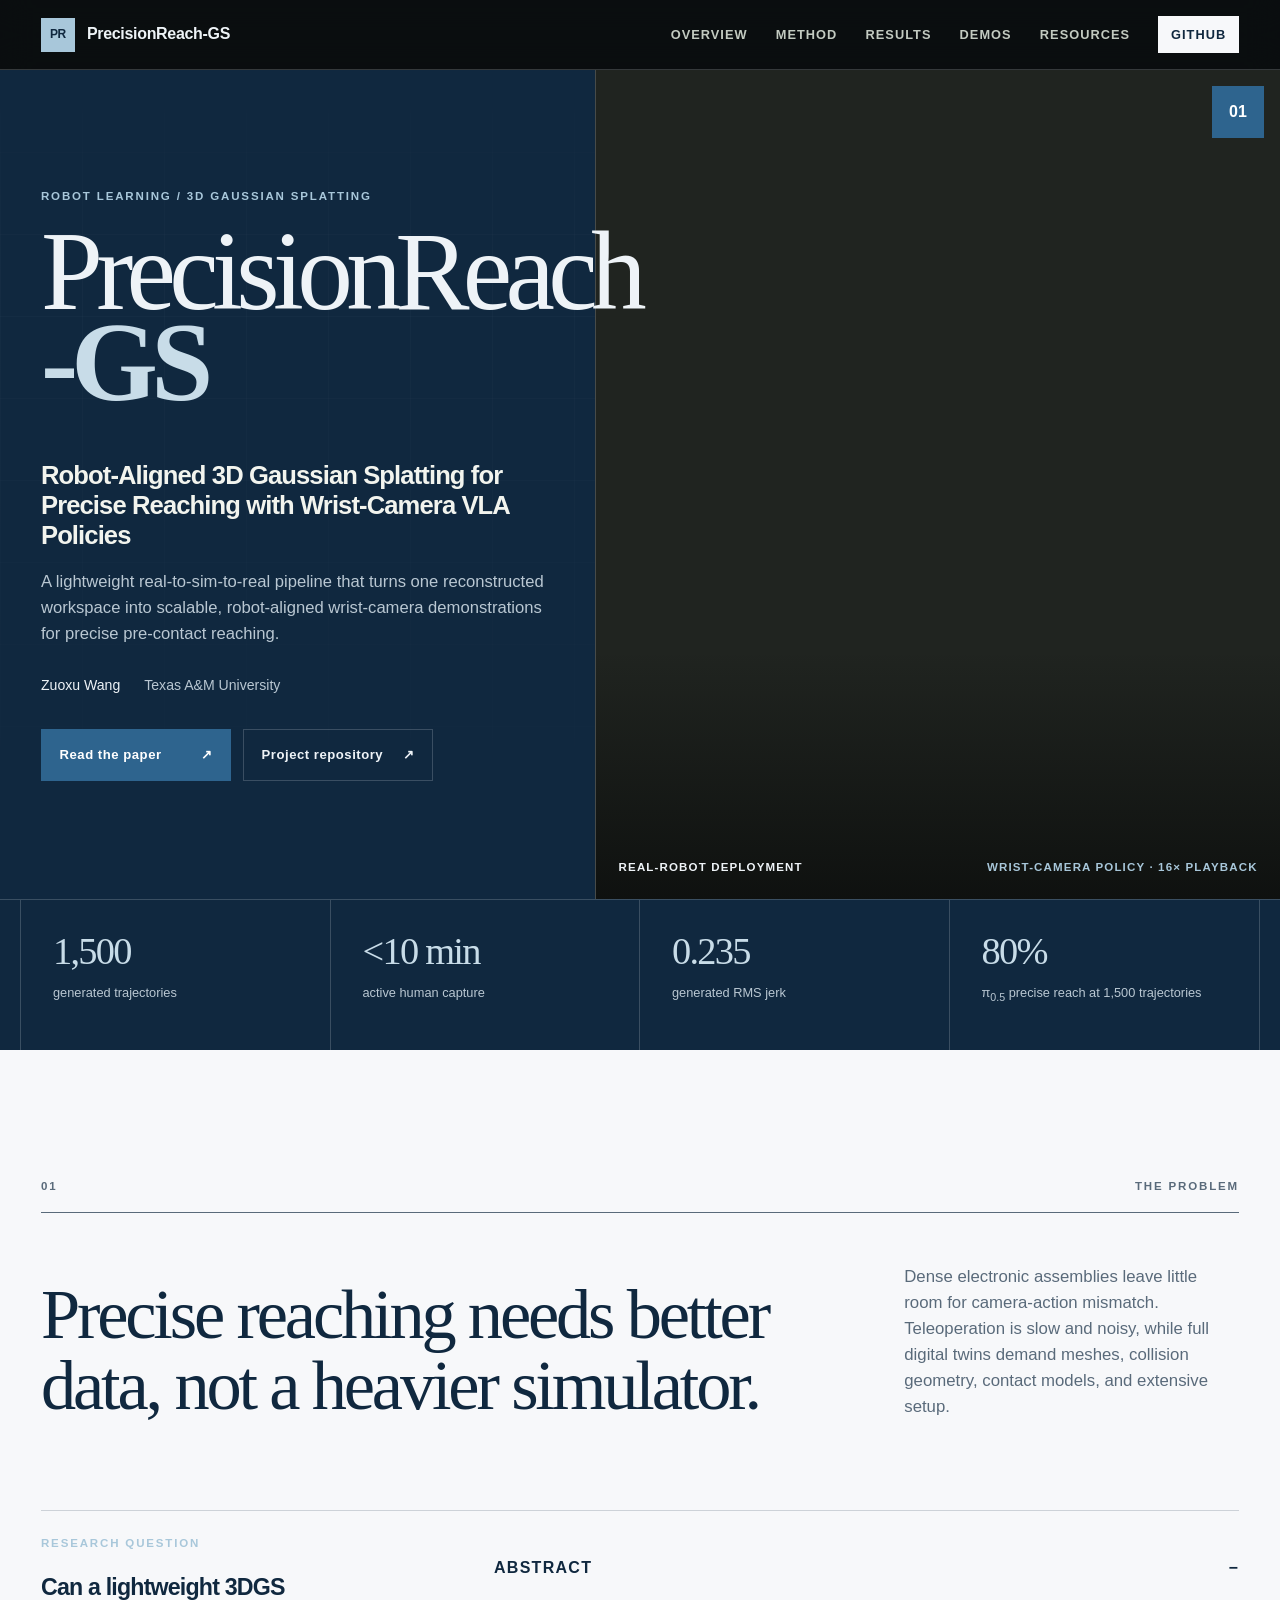
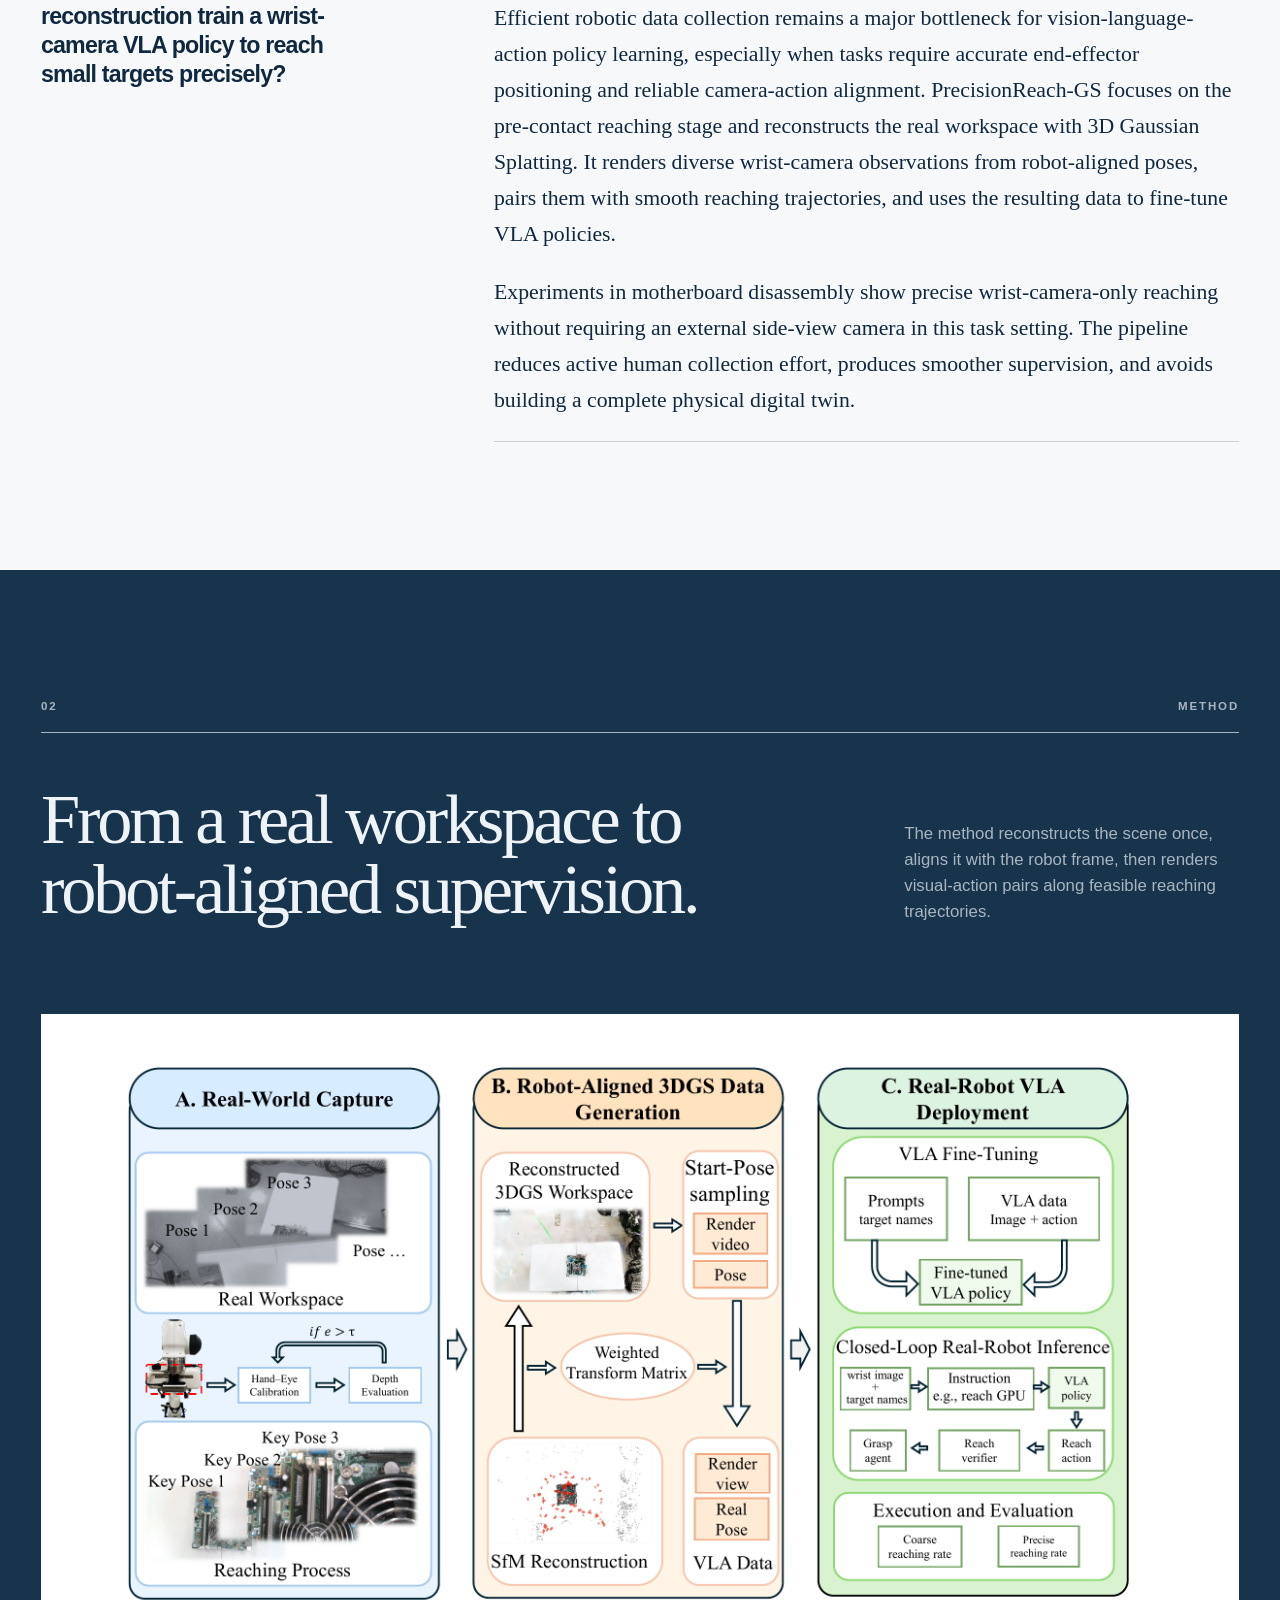
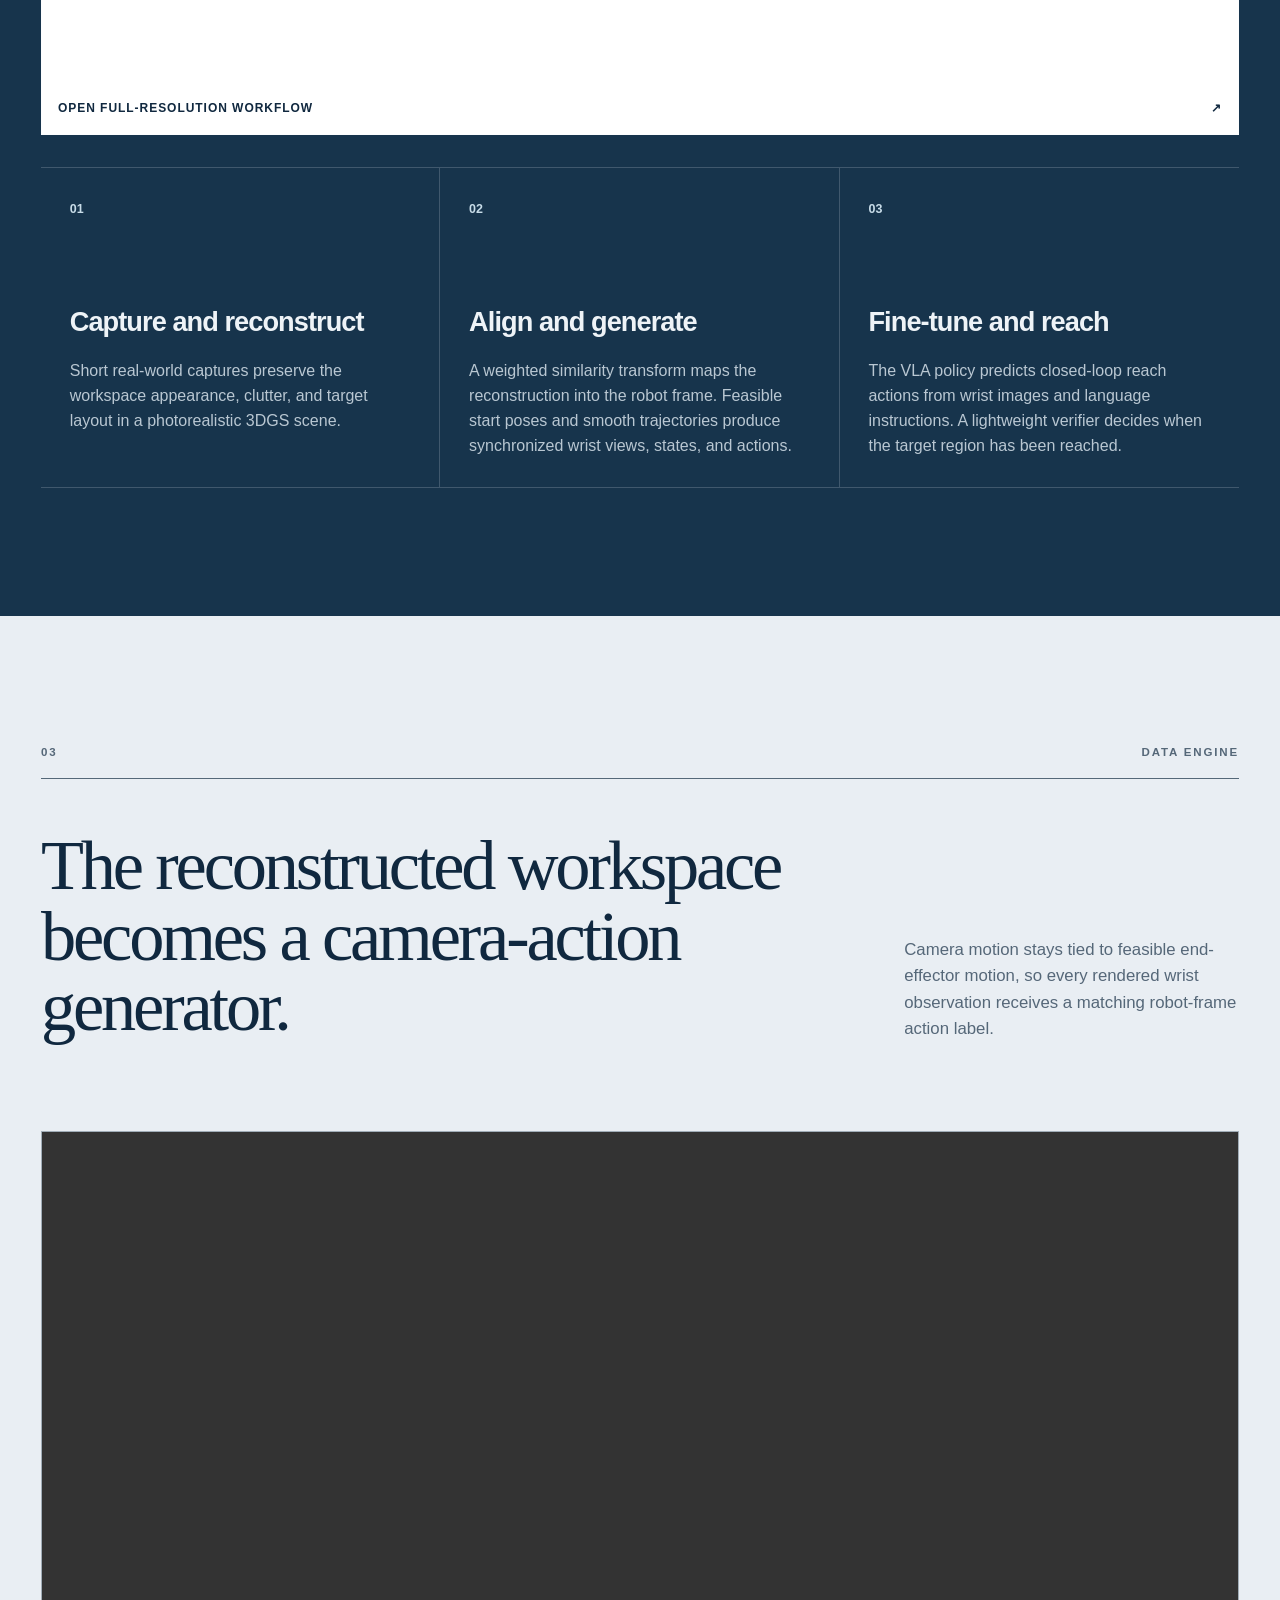
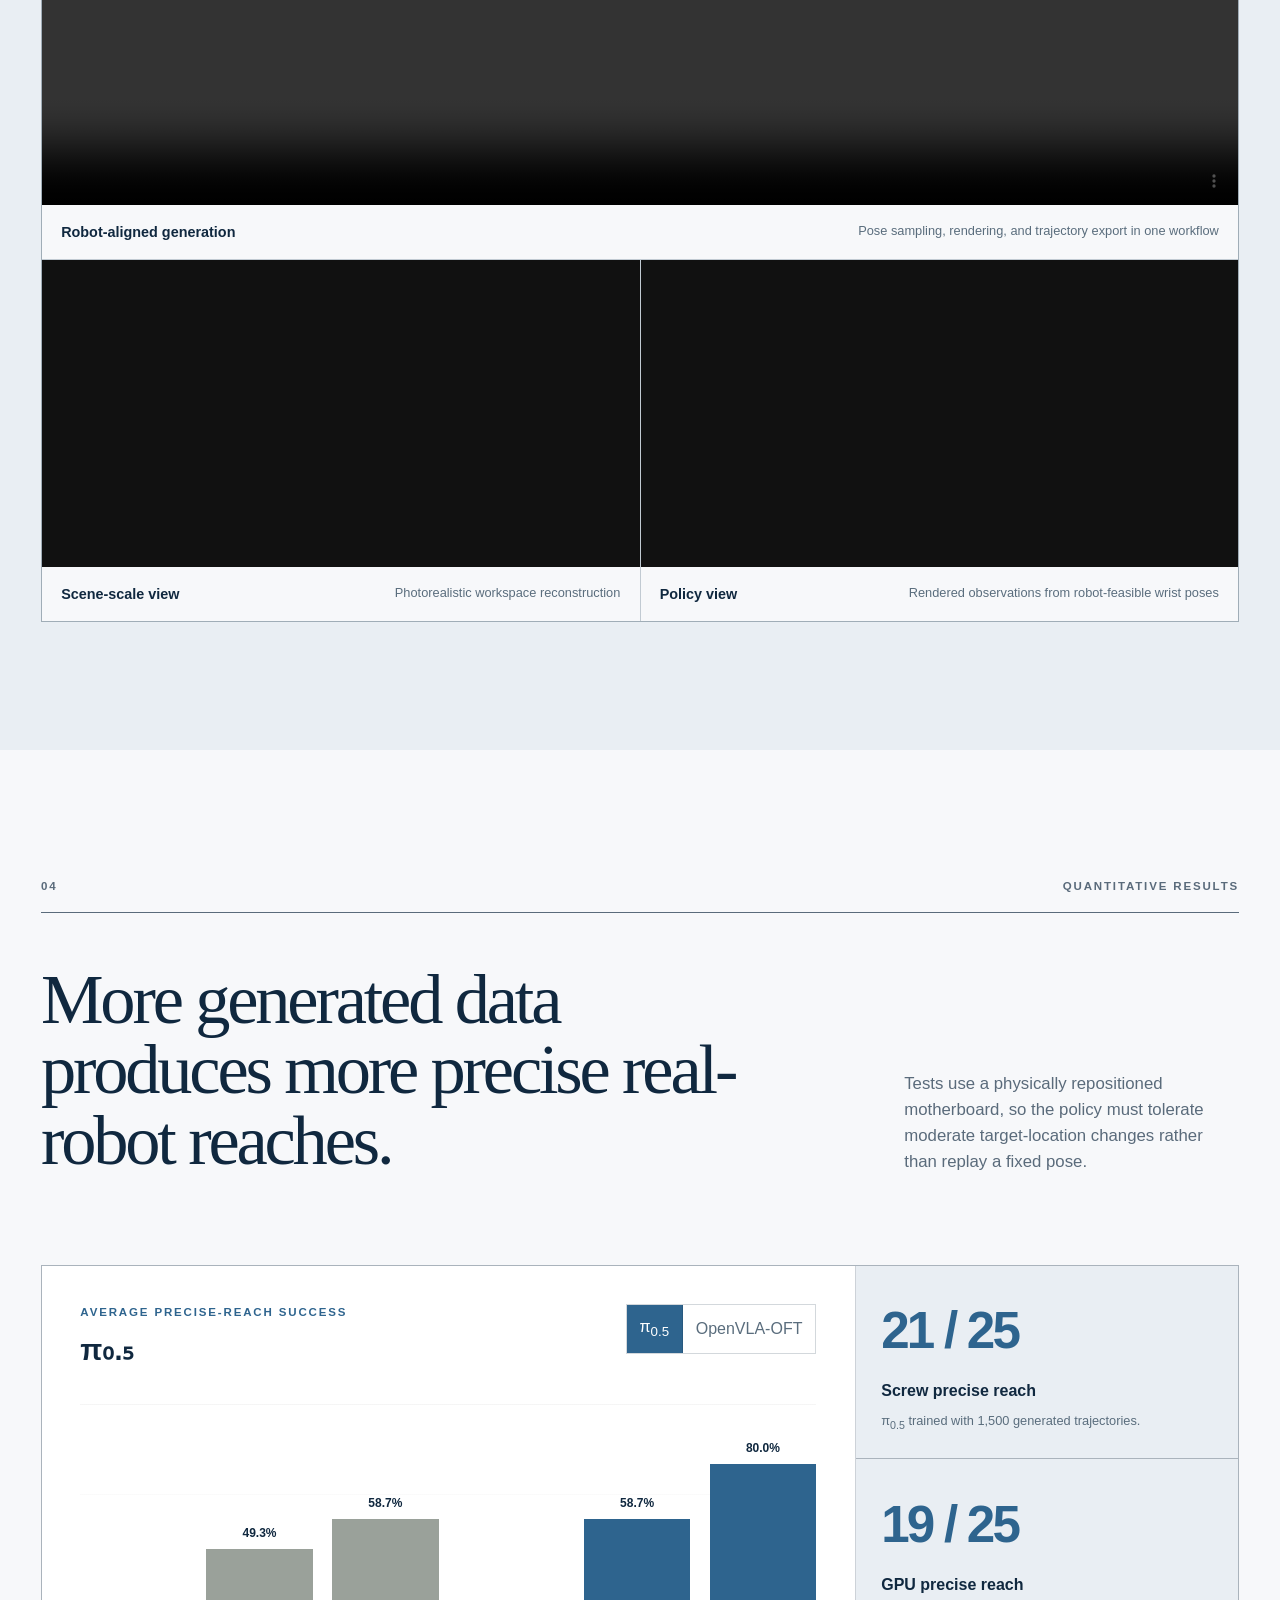
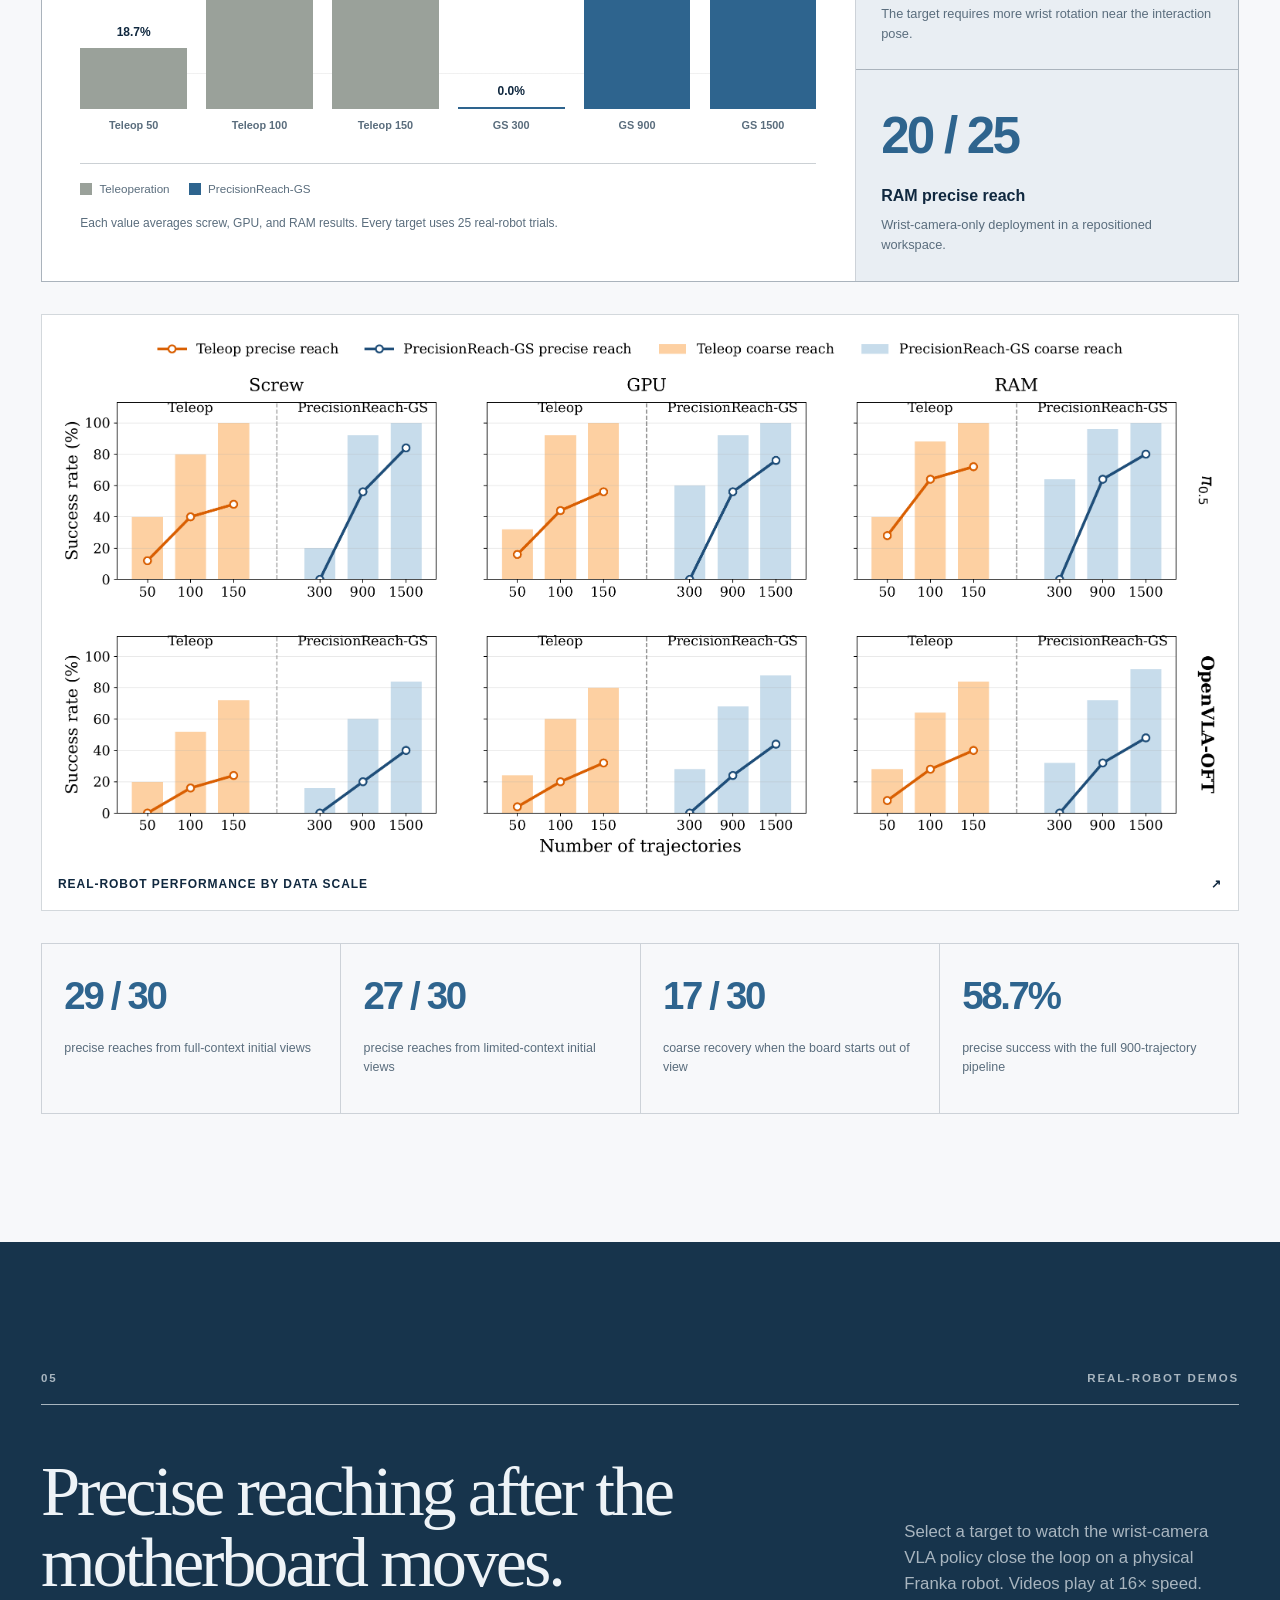
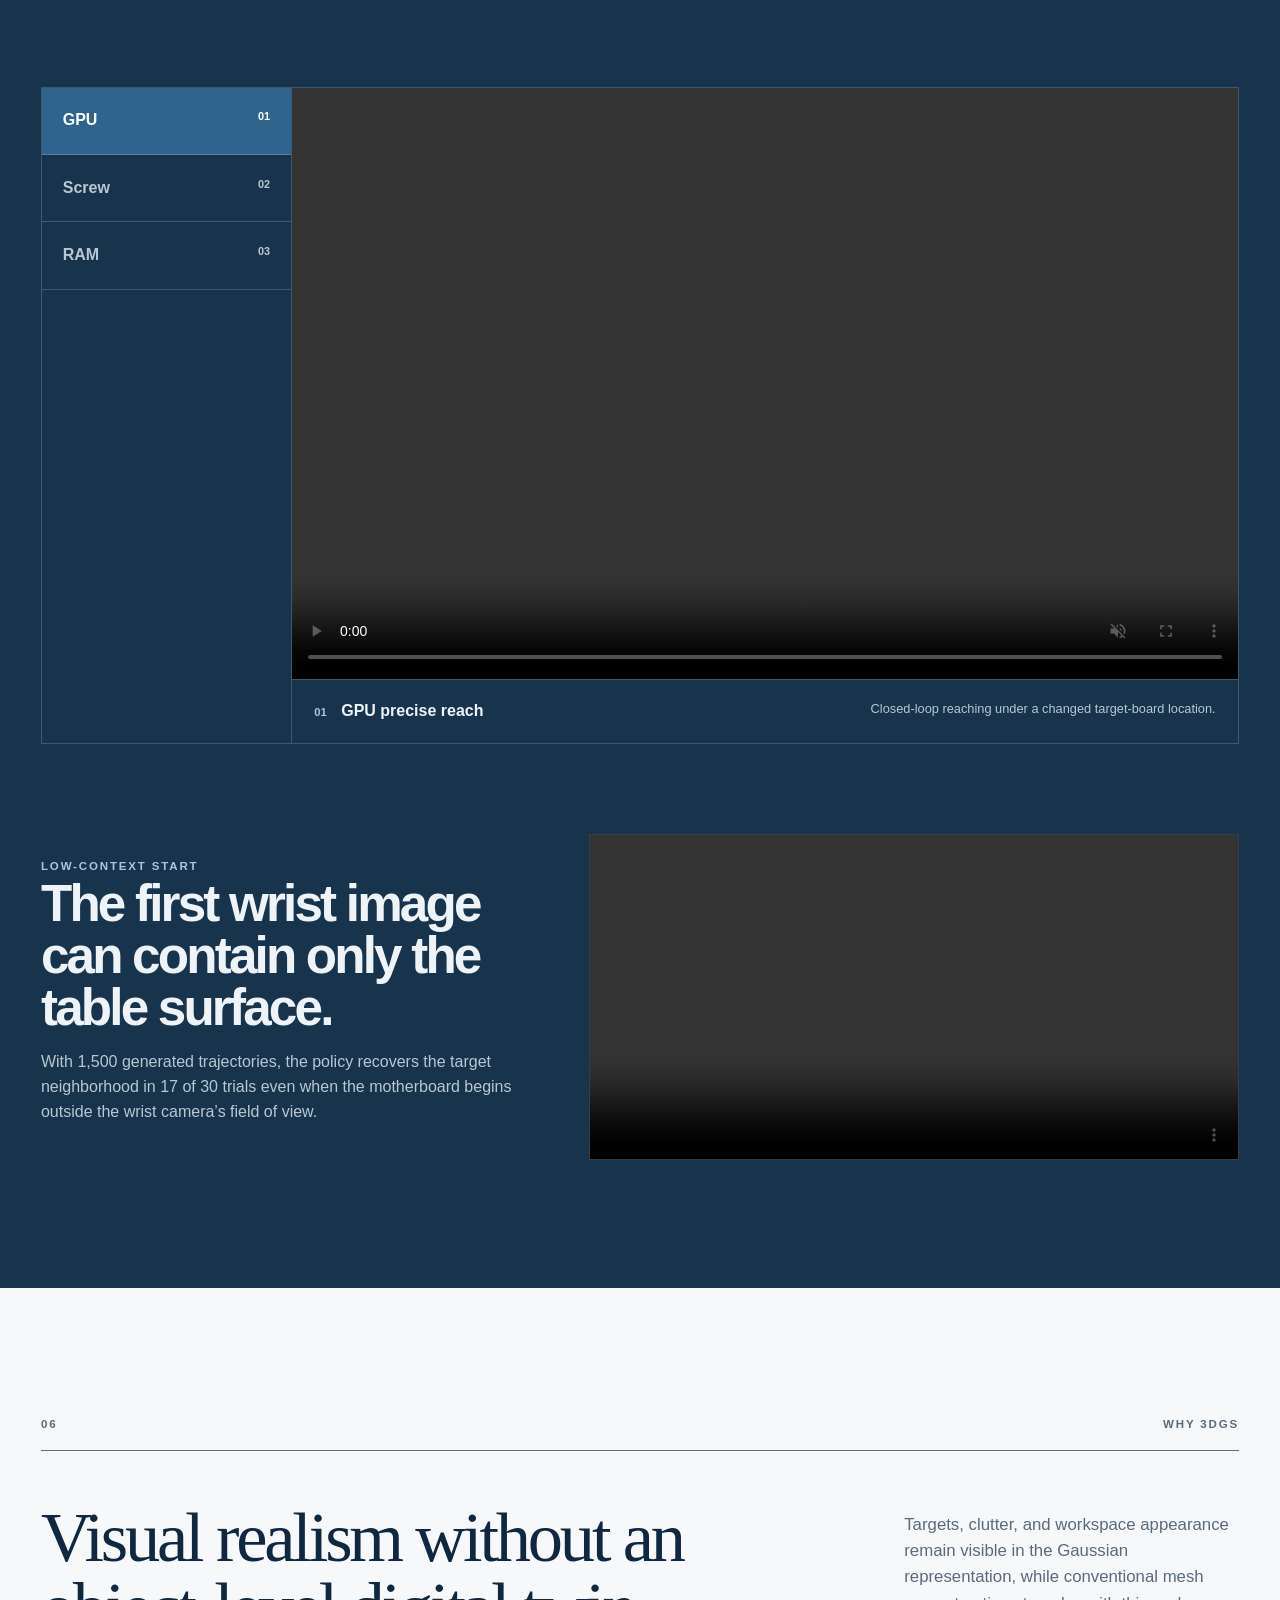
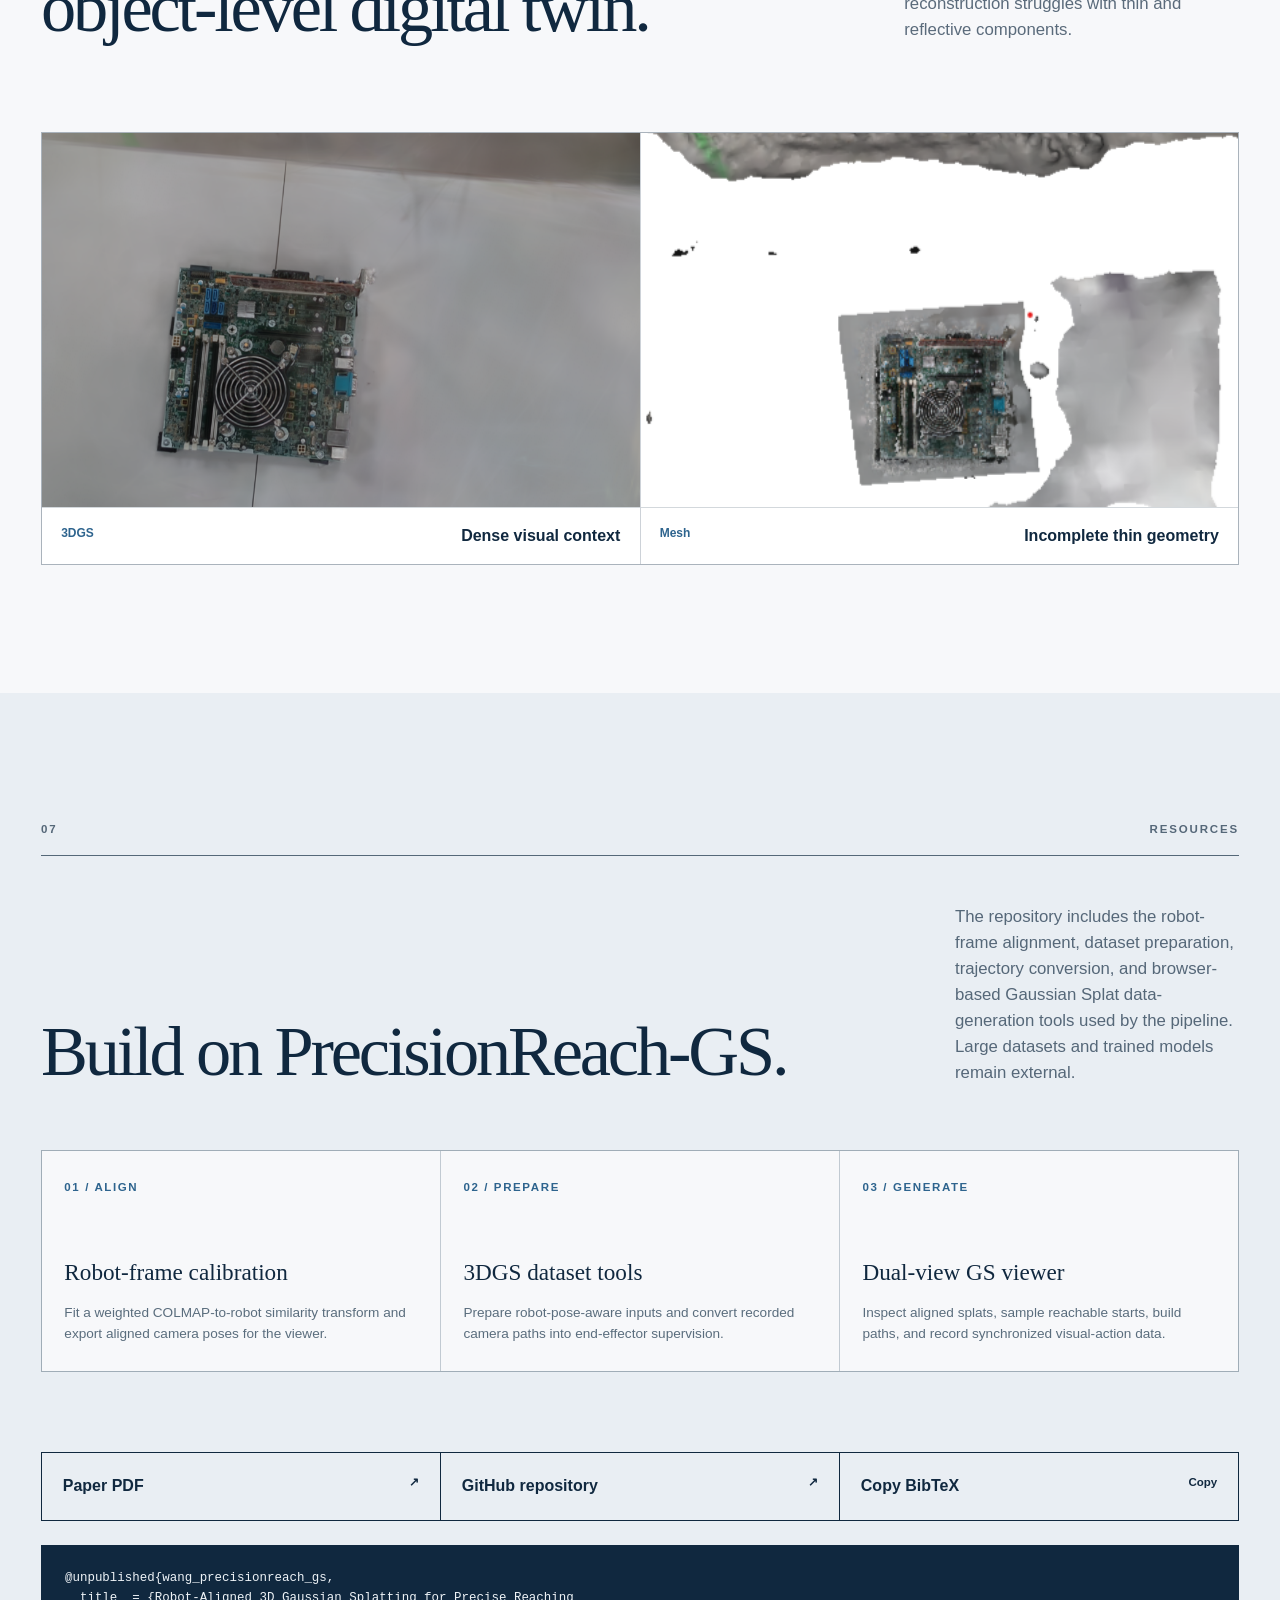
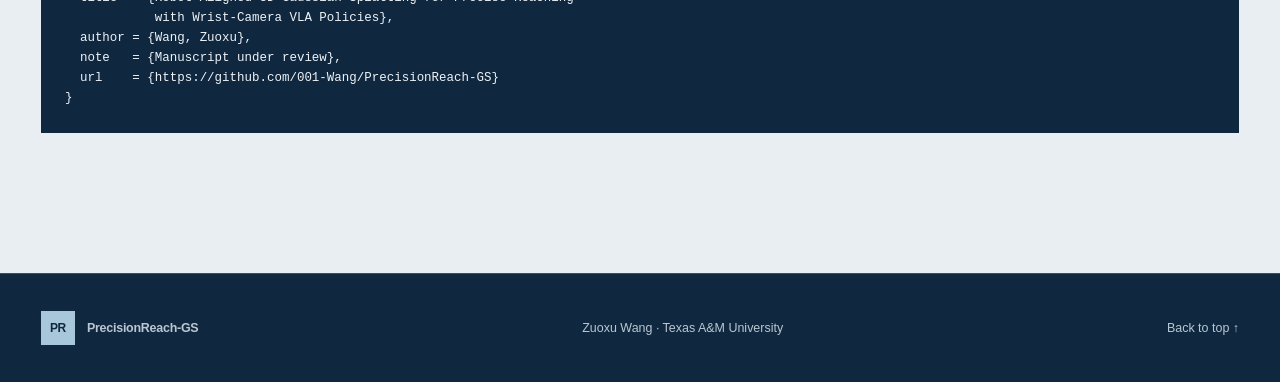
==== commit 37795c88: "Add release tools and refine academic design" ====
--- a/index.html
+++ b/index.html
@@ -248,7 +248,24 @@
       <div class="section-kicker"><span>07</span><span>Resources</span></div>
       <div class="resource-heading">
         <h2>Build on PrecisionReach-GS.</h2>
-        <p>The project repository hosts this page and the current manuscript. Implementation release details will be added as the research code is prepared.</p>
+        <p>The repository includes the robot-frame alignment, dataset preparation, trajectory conversion, and browser-based Gaussian Splat data-generation tools used by the pipeline. Large datasets and trained models remain external.</p>
+      </div>
+      <div class="code-release" aria-label="Released code components">
+        <article>
+          <span>01 / ALIGN</span>
+          <h3>Robot-frame calibration</h3>
+          <p>Fit a weighted COLMAP-to-robot similarity transform and export aligned camera poses for the viewer.</p>
+        </article>
+        <article>
+          <span>02 / PREPARE</span>
+          <h3>3DGS dataset tools</h3>
+          <p>Prepare robot-pose-aware inputs and convert recorded camera paths into end-effector supervision.</p>
+        </article>
+        <article>
+          <span>03 / GENERATE</span>
+          <h3>Dual-view GS viewer</h3>
+          <p>Inspect aligned splats, sample reachable starts, build paths, and record synchronized visual-action data.</p>
+        </article>
       </div>
       <div class="resource-links">
         <a href="assets/precisionreach-gs-paper.pdf"><span>Paper PDF</span><b aria-hidden="true">↗</b></a>
--- a/styles.css
+++ b/styles.css
@@ -1,16 +1,16 @@
 :root {
-  --ink: #0a0c0b;
-  --ink-soft: #151916;
-  --paper: #f0f2ea;
-  --paper-2: #e4e8dc;
-  --text: #e9ede5;
-  --muted: #a4aca3;
-  --dark-muted: #5f685f;
-  --line: rgba(233, 237, 229, 0.18);
-  --dark-line: rgba(10, 12, 11, 0.17);
-  --accent: #d6ff47;
-  --accent-dark: #486100;
-  --mint: #72e5bb;
+  --ink: #10283f;
+  --ink-soft: #17344c;
+  --paper: #f7f8fa;
+  --paper-2: #e9eef3;
+  --text: #eef3f7;
+  --muted: #b9c7d2;
+  --dark-muted: #5a6d7d;
+  --line: rgba(238, 243, 247, 0.19);
+  --dark-line: rgba(16, 40, 63, 0.18);
+  --accent: #a8c7da;
+  --accent-dark: #2e648e;
+  --warm: #a78642;
   --max: 1240px;
   --pad: clamp(1.25rem, 3.2vw, 3.5rem);
 }
@@ -26,7 +26,7 @@
   margin: 0;
   color: var(--text);
   background: var(--ink);
-  font-family: "Helvetica Neue", Helvetica, Arial, sans-serif;
+  font-family: "Segoe UI", "Helvetica Neue", Arial, sans-serif;
   font-size: 16px;
   line-height: 1.55;
   -webkit-font-smoothing: antialiased;
@@ -42,8 +42,8 @@
   top: -6rem;
   z-index: 1000;
   padding: .75rem 1rem;
-  color: var(--ink);
-  background: var(--accent);
+  color: #fff;
+  background: var(--accent-dark);
 }
 
 .skip-link:focus { top: 1rem; }
@@ -148,7 +148,7 @@
   background-image: linear-gradient(var(--line) 1px, transparent 1px), linear-gradient(90deg, var(--line) 1px, transparent 1px);
   background-size: 82px 82px;
   content: "";
-  opacity: .18;
+  opacity: .12;
   mask-image: linear-gradient(to bottom, transparent, black 25%, transparent 95%);
 }
 
@@ -175,15 +175,16 @@
 
 .hero h1 {
   margin: 0;
-  font-size: clamp(4.2rem, 9.5vw, 9rem);
-  font-weight: 300;
-  letter-spacing: -.075em;
-  line-height: .78;
+  font-family: Georgia, "Times New Roman", serif;
+  font-size: clamp(4rem, 8.7vw, 8.2rem);
+  font-weight: 400;
+  letter-spacing: -.06em;
+  line-height: .82;
 }
 
 .hero h1 span,
 .hero h1 strong { display: block; }
-.hero h1 strong { color: var(--accent); font-weight: 800; }
+.hero h1 strong { color: #c8dce8; font-weight: 600; }
 
 .hero-title {
   max-width: 700px;
@@ -233,7 +234,7 @@
   text-decoration: none;
 }
 
-.button-primary { color: var(--ink); border-color: var(--accent); background: var(--accent); }
+.button-primary { color: #fff; border-color: var(--accent-dark); background: var(--accent-dark); }
 .button-ghost:hover { color: var(--accent); border-color: var(--accent); }
 
 .hero-media {
@@ -285,8 +286,8 @@
   width: 52px;
   height: 52px;
   place-items: center;
-  color: var(--ink);
-  background: var(--accent);
+  color: #fff;
+  background: var(--accent-dark);
   font-weight: 800;
 }
 
@@ -306,7 +307,7 @@
 }
 
 .metric-rail div:last-child { border-right: 0; }
-.metric-rail strong { display: block; color: var(--accent); font-size: clamp(1.9rem, 3vw, 3.4rem); letter-spacing: -.055em; line-height: 1; }
+.metric-rail strong { display: block; color: #c8dce8; font-family: Georgia, "Times New Roman", serif; font-size: clamp(1.9rem, 3vw, 3.4rem); font-weight: 500; letter-spacing: -.045em; line-height: 1; }
 .metric-rail span { display: block; margin-top: .8rem; color: var(--muted); font-size: .8rem; }
 
 .section {
@@ -353,10 +354,11 @@
 .resource-heading h2 {
   max-width: 900px;
   margin: 0;
-  font-size: clamp(2.8rem, 6vw, 6.3rem);
-  font-weight: 650;
-  letter-spacing: -.065em;
-  line-height: .96;
+  font-family: Georgia, "Times New Roman", serif;
+  font-size: clamp(2.8rem, 5.5vw, 5.7rem);
+  font-weight: 500;
+  letter-spacing: -.045em;
+  line-height: 1;
 }
 
 .section-heading p,
@@ -405,7 +407,7 @@
 
 .steps article { min-height: 310px; padding: 1.8rem; border-right: 1px solid var(--line); }
 .steps article:last-child { border-right: 0; }
-.step-number { color: var(--accent); font-size: .78rem; font-weight: 850; }
+.step-number { color: #c8dce8; font-size: .78rem; font-weight: 850; }
 .steps h3 { margin: 5rem 0 1rem; font-size: 1.7rem; letter-spacing: -.035em; }
 .steps p { margin: 0; color: var(--muted); }
 
@@ -442,7 +444,7 @@
 .segmented-control { display: inline-flex; border: 1px solid var(--dark-line); }
 .segmented-control button { padding: .62rem .8rem; color: var(--dark-muted); border: 0; border-right: 1px solid var(--dark-line); background: transparent; cursor: pointer; }
 .segmented-control button:last-child { border-right: 0; }
-.segmented-control button.is-active { color: var(--ink); background: var(--accent); }
+.segmented-control button.is-active { color: #fff; background: var(--accent-dark); }
 
 .bar-chart {
   display: grid;
@@ -493,7 +495,7 @@
   text-align: left;
   cursor: pointer;
 }
-.demo-selector button.is-active { color: var(--ink); background: var(--accent); }
+.demo-selector button.is-active { color: #fff; background: var(--accent-dark); }
 .demo-selector button span { font-size: .68rem; }
 .demo-viewer { margin: 0; min-width: 0; }
 .demo-viewer video { width: 100%; max-height: 720px; aspect-ratio: 16 / 10; object-fit: cover; background: #050605; }
@@ -513,7 +515,7 @@
 .representation-grid figcaption { display: flex; justify-content: space-between; padding: 1rem 1.2rem; border-top: 1px solid var(--dark-line); }
 .representation-grid figcaption span { color: var(--accent-dark); font-size: .75rem; font-weight: 800; }
 
-.resource-section { background: var(--accent); color: var(--ink); }
+.resource-section { background: var(--paper-2); color: var(--ink); }
 .resource-heading { display: grid; grid-template-columns: minmax(0, 1fr) minmax(280px, .35fr); gap: clamp(2rem, 8vw, 8rem); align-items: end; margin-top: 3rem; }
 .resource-links { display: grid; grid-template-columns: repeat(3, 1fr); margin-top: 5rem; border-top: 1px solid var(--ink); border-left: 1px solid var(--ink); }
 .resource-links a,
@@ -522,6 +524,37 @@
 .resource-links button:hover { color: var(--text); background: var(--ink); }
 .resource-links b { font-size: .72rem; }
 #bibtex { overflow-x: auto; margin-top: 1.5rem; padding: 1.5rem; color: var(--text); background: var(--ink); font-size: .78rem; line-height: 1.6; }
+
+.code-release {
+  display: grid;
+  grid-template-columns: repeat(3, 1fr);
+  gap: 1px;
+  margin-top: 4rem;
+  border: 1px solid var(--dark-line);
+  background: var(--dark-line);
+}
+
+.code-release article {
+  min-height: 220px;
+  padding: 1.4rem;
+  background: var(--paper);
+}
+
+.code-release article > span {
+  color: var(--accent-dark);
+  font-size: .72rem;
+  font-weight: 800;
+  letter-spacing: .14em;
+}
+
+.code-release h3 {
+  margin: 3.5rem 0 .7rem;
+  font-family: Georgia, "Times New Roman", serif;
+  font-size: 1.45rem;
+  font-weight: 500;
+}
+
+.code-release p { margin: 0; color: var(--dark-muted); font-size: .85rem; }
 
 footer {
   display: flex;
@@ -606,6 +639,7 @@
   .context-demo { grid-template-columns: 1fr; }
   .representation-grid { grid-template-columns: 1fr; }
   .resource-links { grid-template-columns: 1fr; }
+  .code-release { grid-template-columns: 1fr; }
   footer { flex-direction: column; align-items: flex-start; }
 }
 
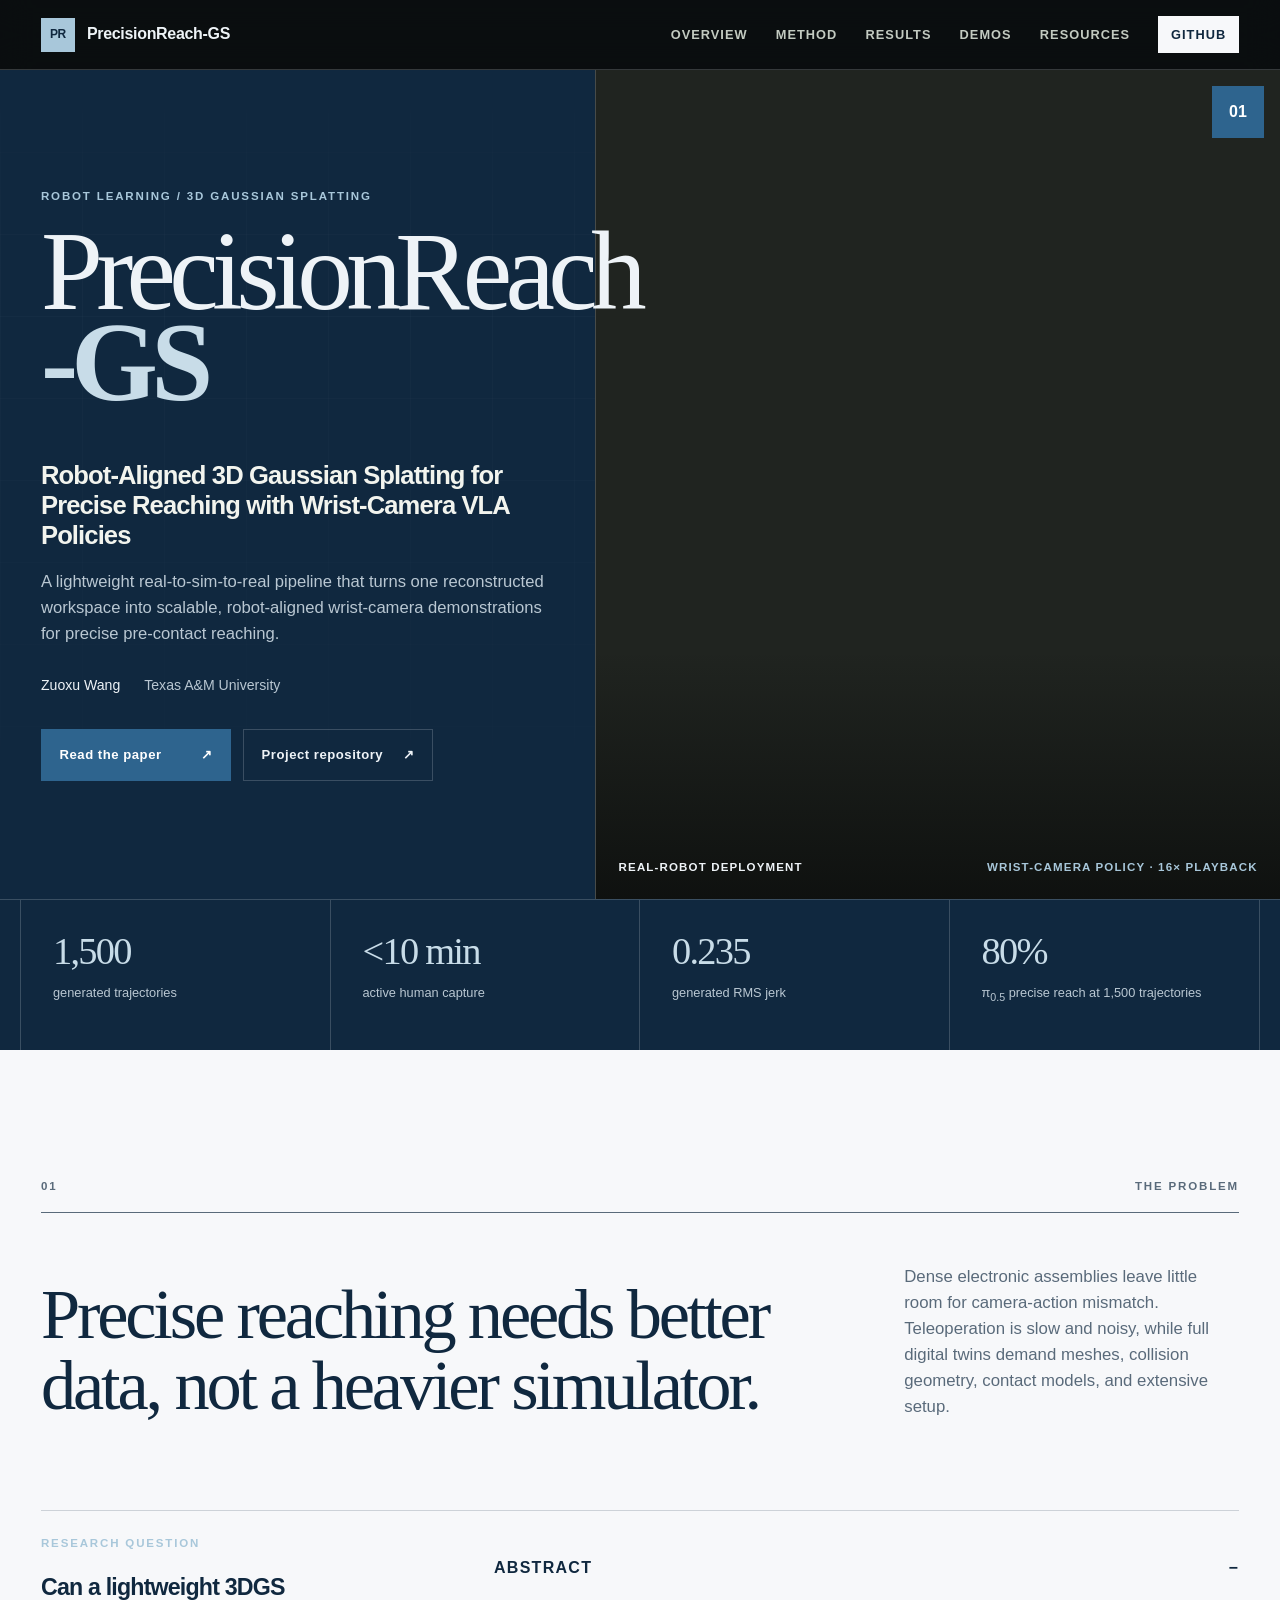
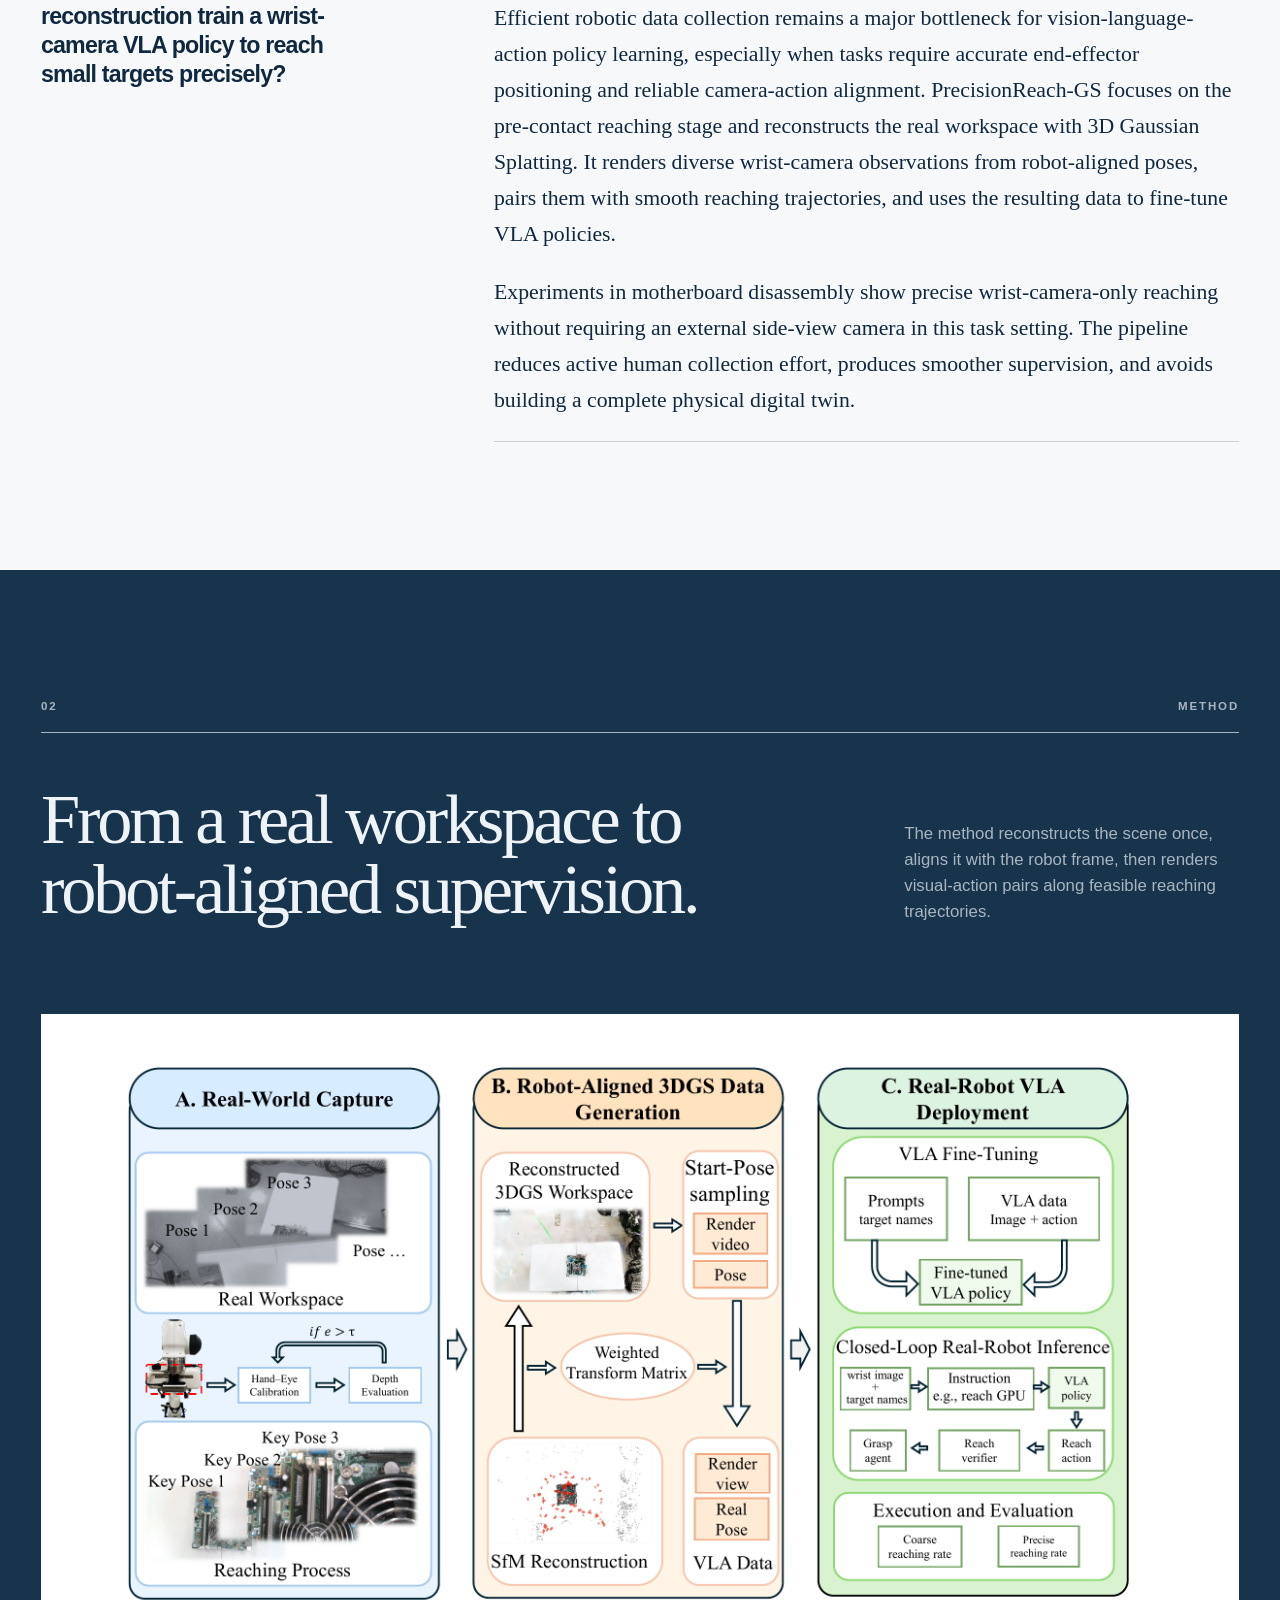
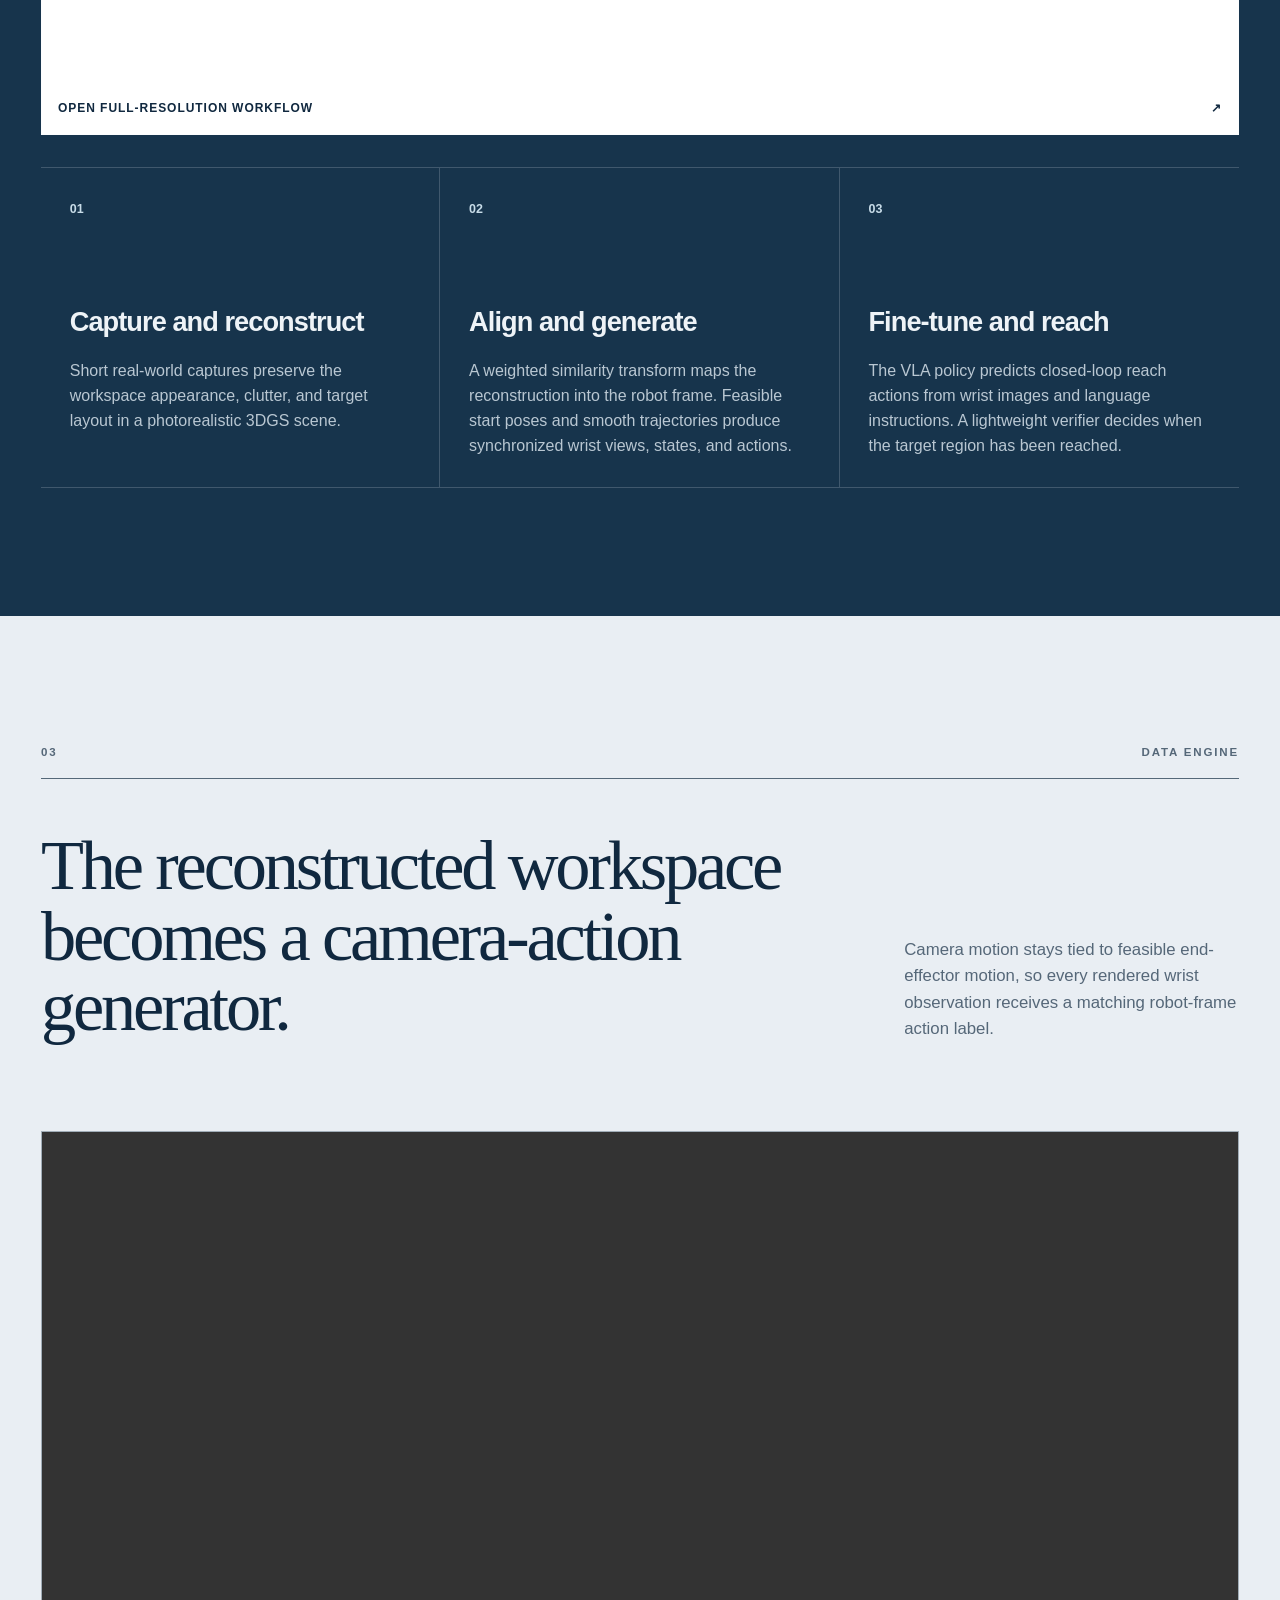
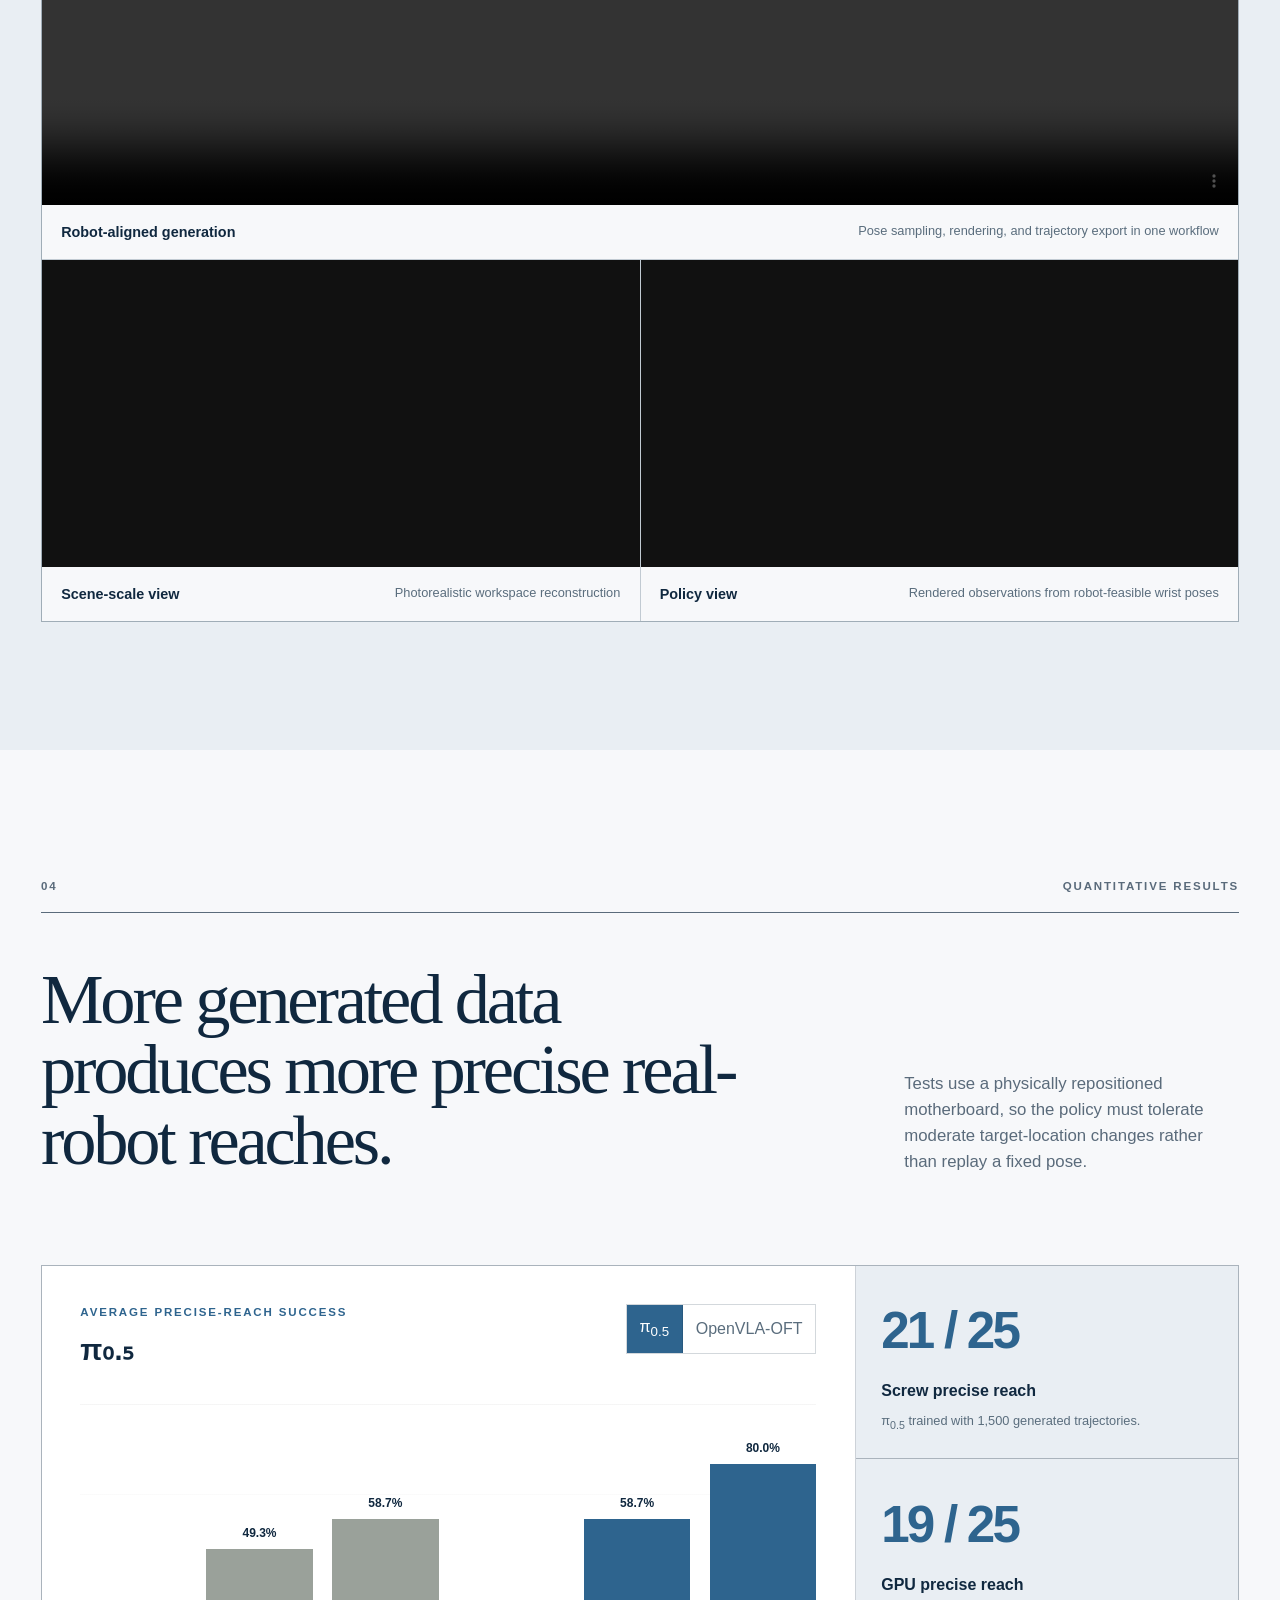
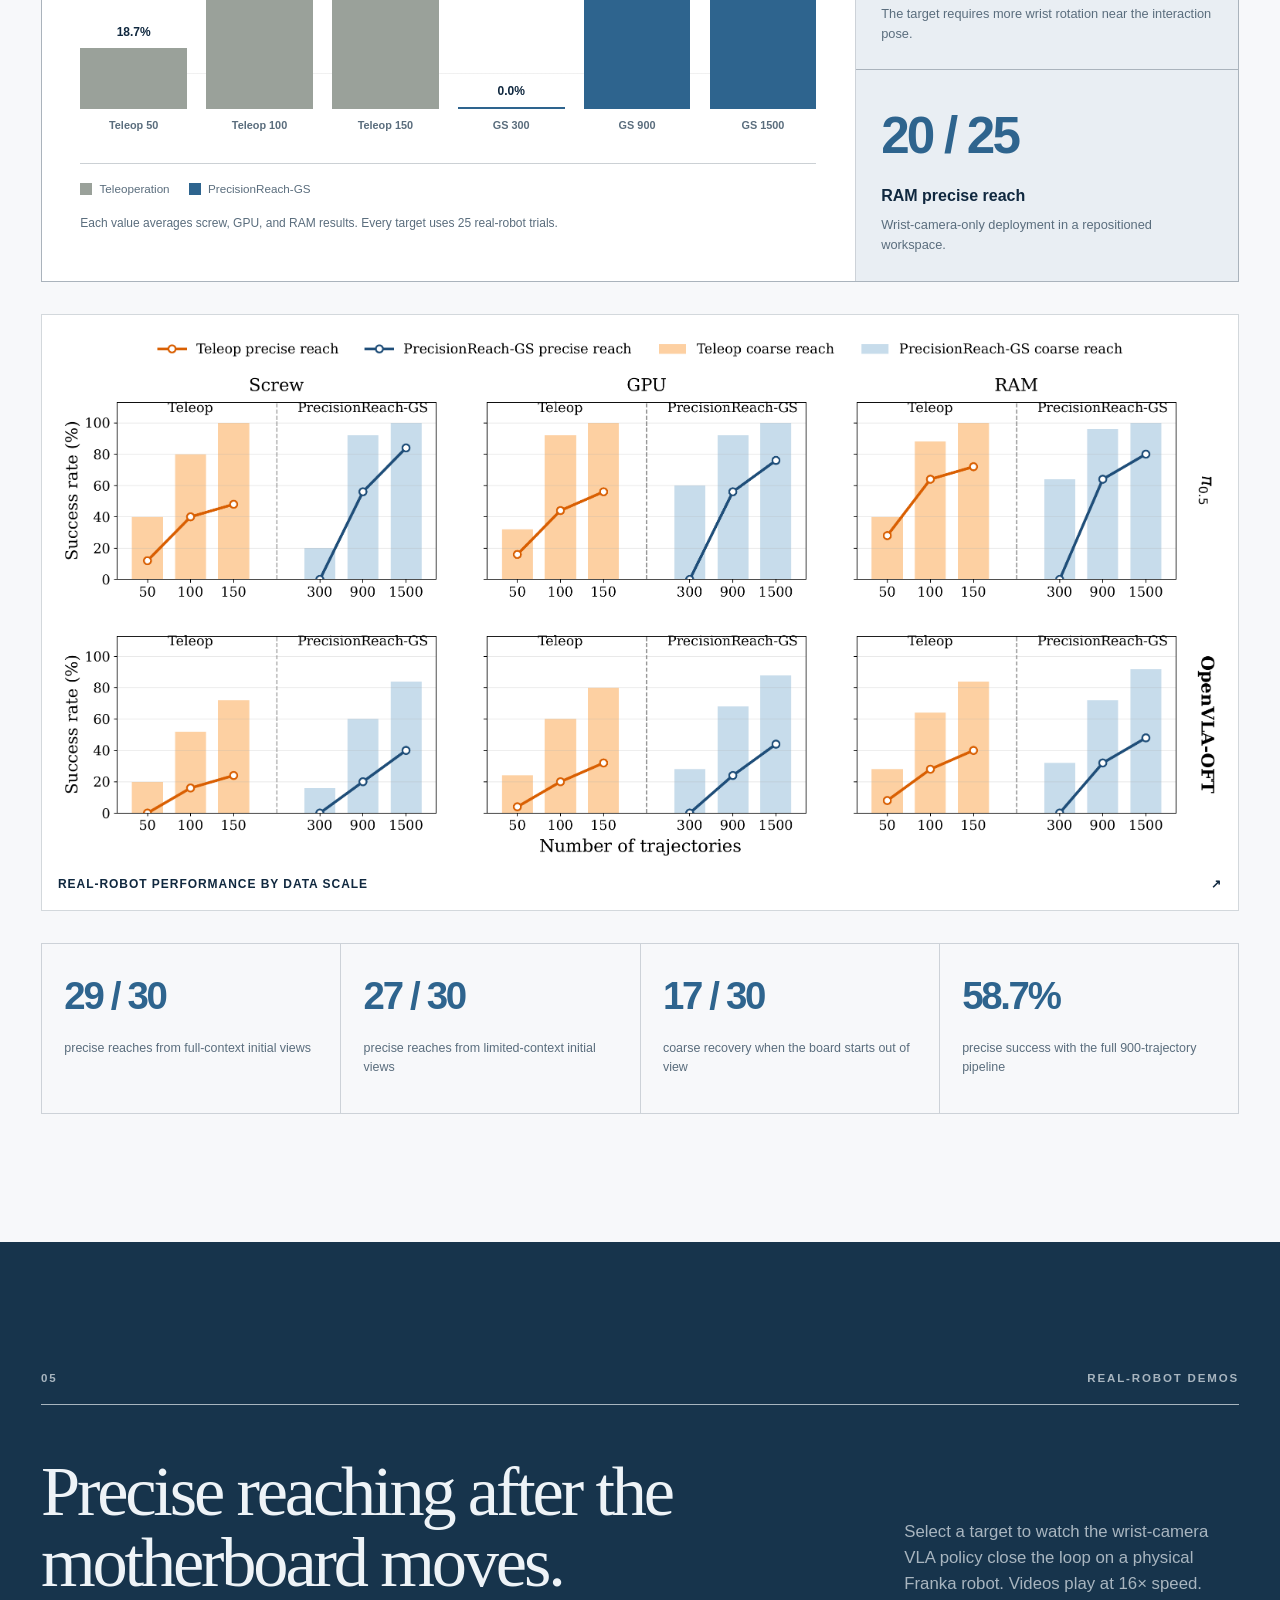
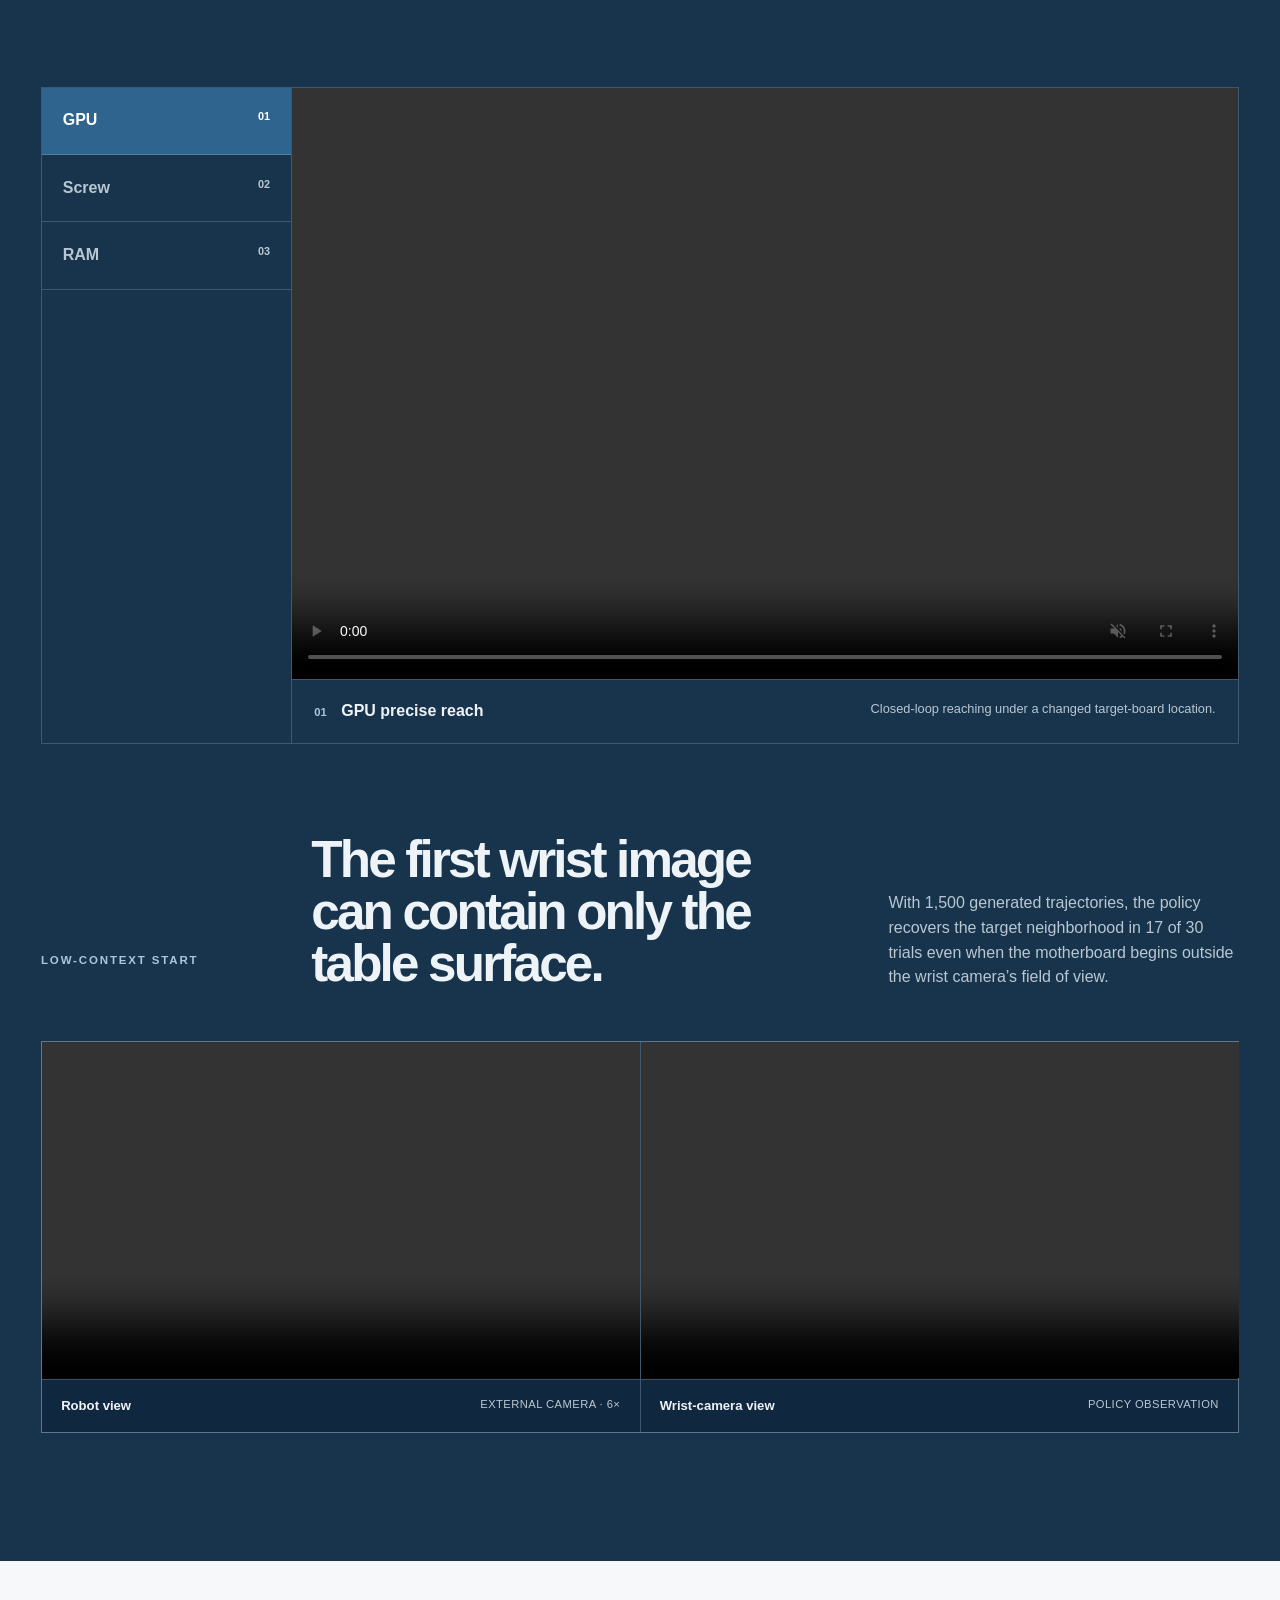
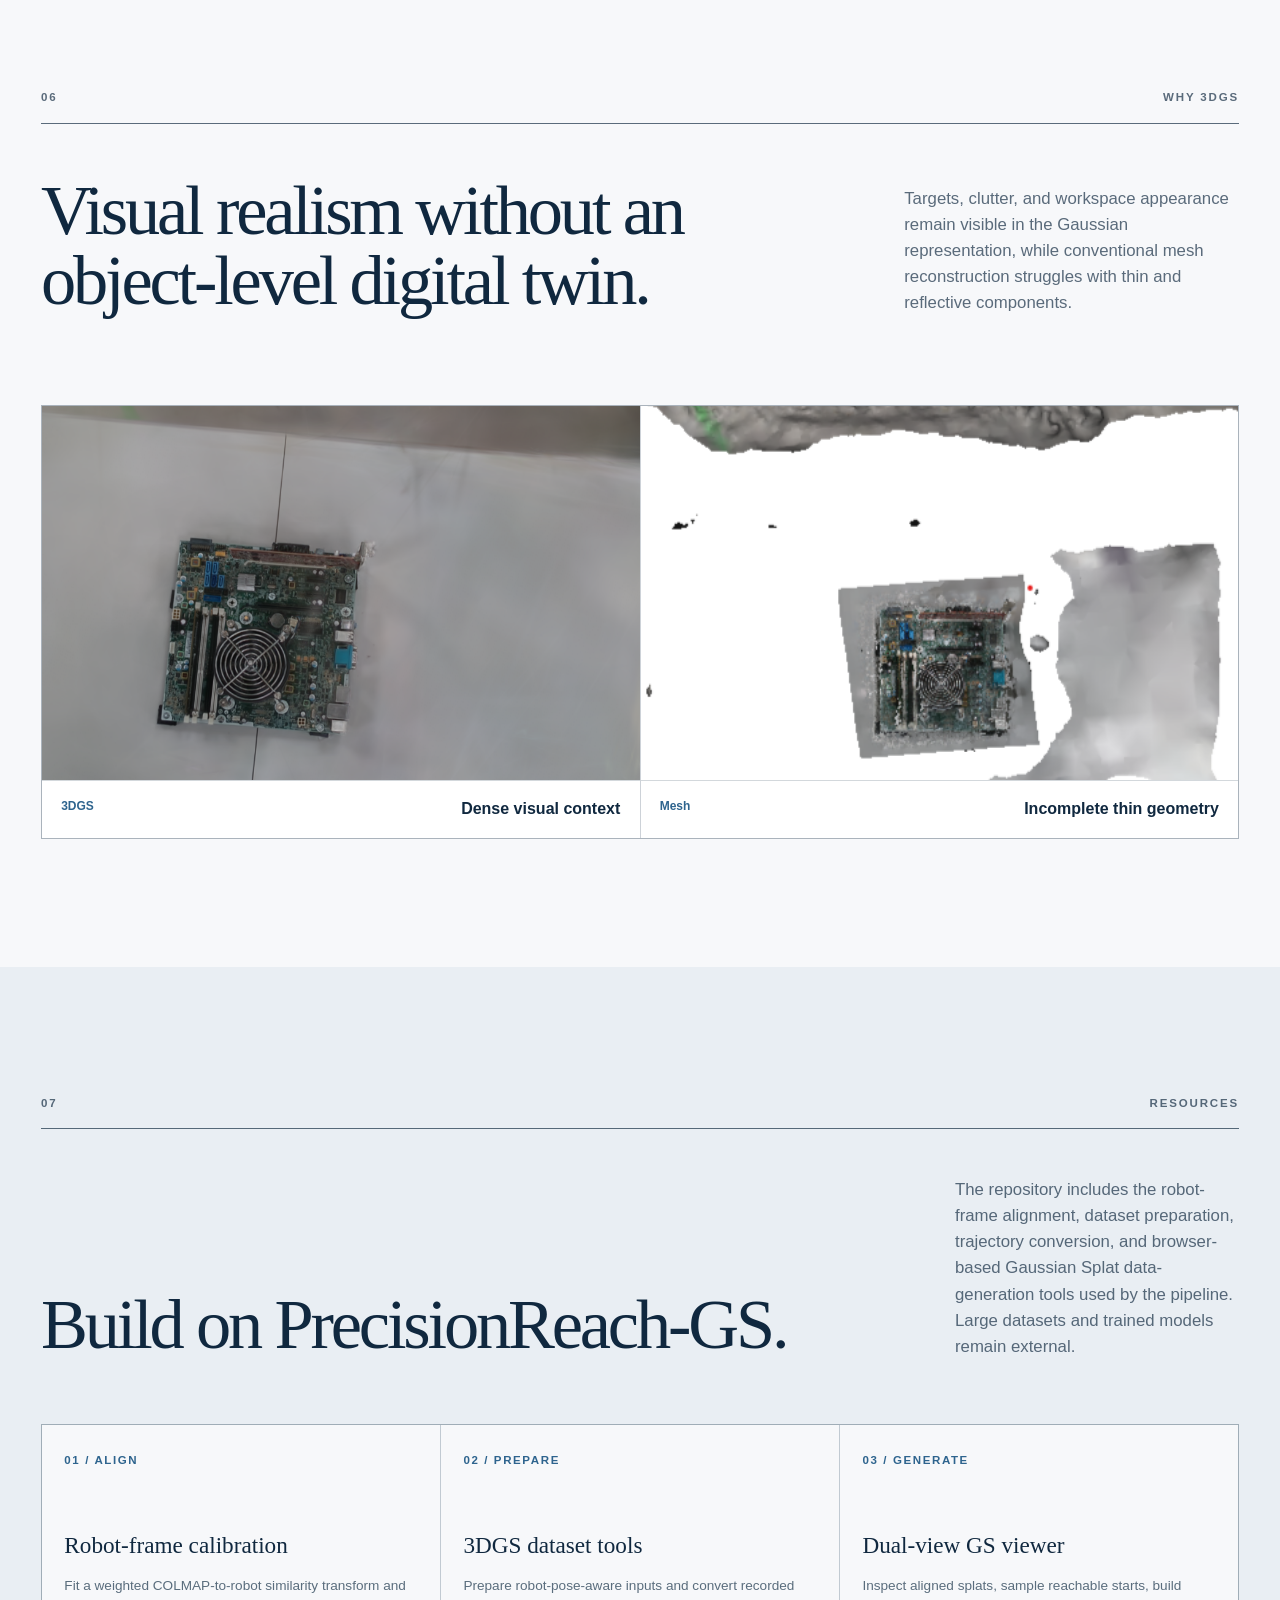
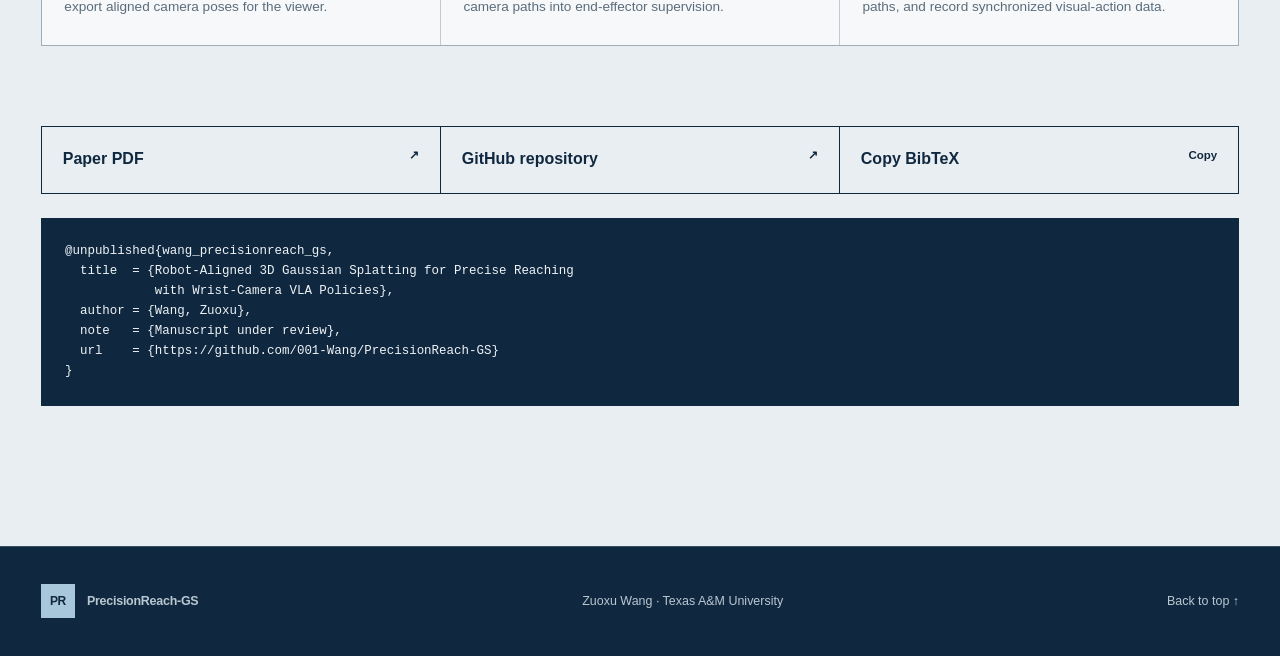
==== commit da67eefe: "Add side-by-side low-context robot demo" ====
--- a/index.html
+++ b/index.html
@@ -217,12 +217,21 @@
       </div>
 
       <div class="context-demo">
-        <div>
+        <div class="context-copy">
           <span class="micro-label">Low-context start</span>
           <h3>The first wrist image can contain only the table surface.</h3>
           <p>With 1,500 generated trajectories, the policy recovers the target neighborhood in 17 of 30 trials even when the motherboard begins outside the wrist camera’s field of view.</p>
         </div>
-        <video autoplay muted loop playsinline controls preload="metadata" src="assets/videos/low-context.mp4" aria-label="Wrist camera beginning with only the table surface visible before recovering the target"></video>
+        <div class="context-video-pair" aria-label="Side-by-side external and wrist-camera views of the low-context experiment">
+          <figure>
+            <video autoplay muted loop playsinline controls preload="metadata" src="assets/videos/low-context-robot.mp4" aria-label="External robot view of the low-context recovery experiment"></video>
+            <figcaption><strong>Robot view</strong><span>External camera · 6×</span></figcaption>
+          </figure>
+          <figure>
+            <video autoplay muted loop playsinline controls preload="metadata" src="assets/videos/low-context.mp4" aria-label="Wrist camera beginning with only the table surface visible before recovering the target"></video>
+            <figcaption><strong>Wrist-camera view</strong><span>Policy observation</span></figcaption>
+          </figure>
+        </div>
       </div>
     </section>
 
--- a/styles.css
+++ b/styles.css
@@ -504,10 +504,16 @@
 .demo-viewer figcaption div span { color: var(--accent); font-size: .7rem; font-weight: 800; }
 .demo-viewer figcaption p { max-width: 500px; margin: 0; color: var(--muted); font-size: .8rem; text-align: right; }
 
-.context-demo { display: grid; grid-template-columns: minmax(0, .42fr) minmax(0, .58fr); gap: clamp(2rem, 6vw, 6rem); align-items: center; margin-top: clamp(3rem, 7vw, 6rem); }
+.context-demo { margin-top: clamp(3rem, 7vw, 6rem); }
+.context-copy { display: grid; grid-template-columns: minmax(170px, .2fr) minmax(0, .48fr) minmax(280px, .32fr); gap: clamp(1.5rem, 4vw, 4rem); align-items: end; }
 .context-demo h3 { margin: 0; font-size: clamp(2rem, 4vw, 4rem); letter-spacing: -.055em; line-height: 1.02; }
-.context-demo p { color: var(--muted); }
-.context-demo video { max-height: 620px; object-fit: cover; border: 1px solid var(--line); background: #111; }
+.context-demo p { margin: 0; color: var(--muted); }
+.context-video-pair { display: grid; grid-template-columns: 1fr 1fr; gap: 1px; margin-top: clamp(2rem, 4vw, 3.5rem); border: 1px solid var(--line); background: var(--line); }
+.context-video-pair figure { min-width: 0; margin: 0; background: #111; }
+.context-video-pair video { width: 100%; aspect-ratio: 16 / 9; object-fit: cover; background: #050605; }
+.context-video-pair figcaption { display: flex; justify-content: space-between; gap: 1rem; padding: 1rem 1.2rem; border-top: 1px solid var(--line); background: var(--ink); }
+.context-video-pair figcaption strong { font-size: .82rem; }
+.context-video-pair figcaption span { color: var(--muted); font-size: .7rem; letter-spacing: .04em; text-transform: uppercase; }
 
 .representation-grid { display: grid; grid-template-columns: 1fr 1fr; gap: 1px; border: 1px solid var(--dark-line); background: var(--dark-line); }
 .representation-grid figure { margin: 0; background: #fff; }
@@ -636,7 +642,8 @@
   .demo-selector button:last-child { border-right: 0; }
   .demo-viewer figcaption { flex-direction: column; }
   .demo-viewer figcaption p { text-align: left; }
-  .context-demo { grid-template-columns: 1fr; }
+  .context-copy { grid-template-columns: 1fr; align-items: start; }
+  .context-video-pair { grid-template-columns: 1fr; }
   .representation-grid { grid-template-columns: 1fr; }
   .resource-links { grid-template-columns: 1fr; }
   .code-release { grid-template-columns: 1fr; }
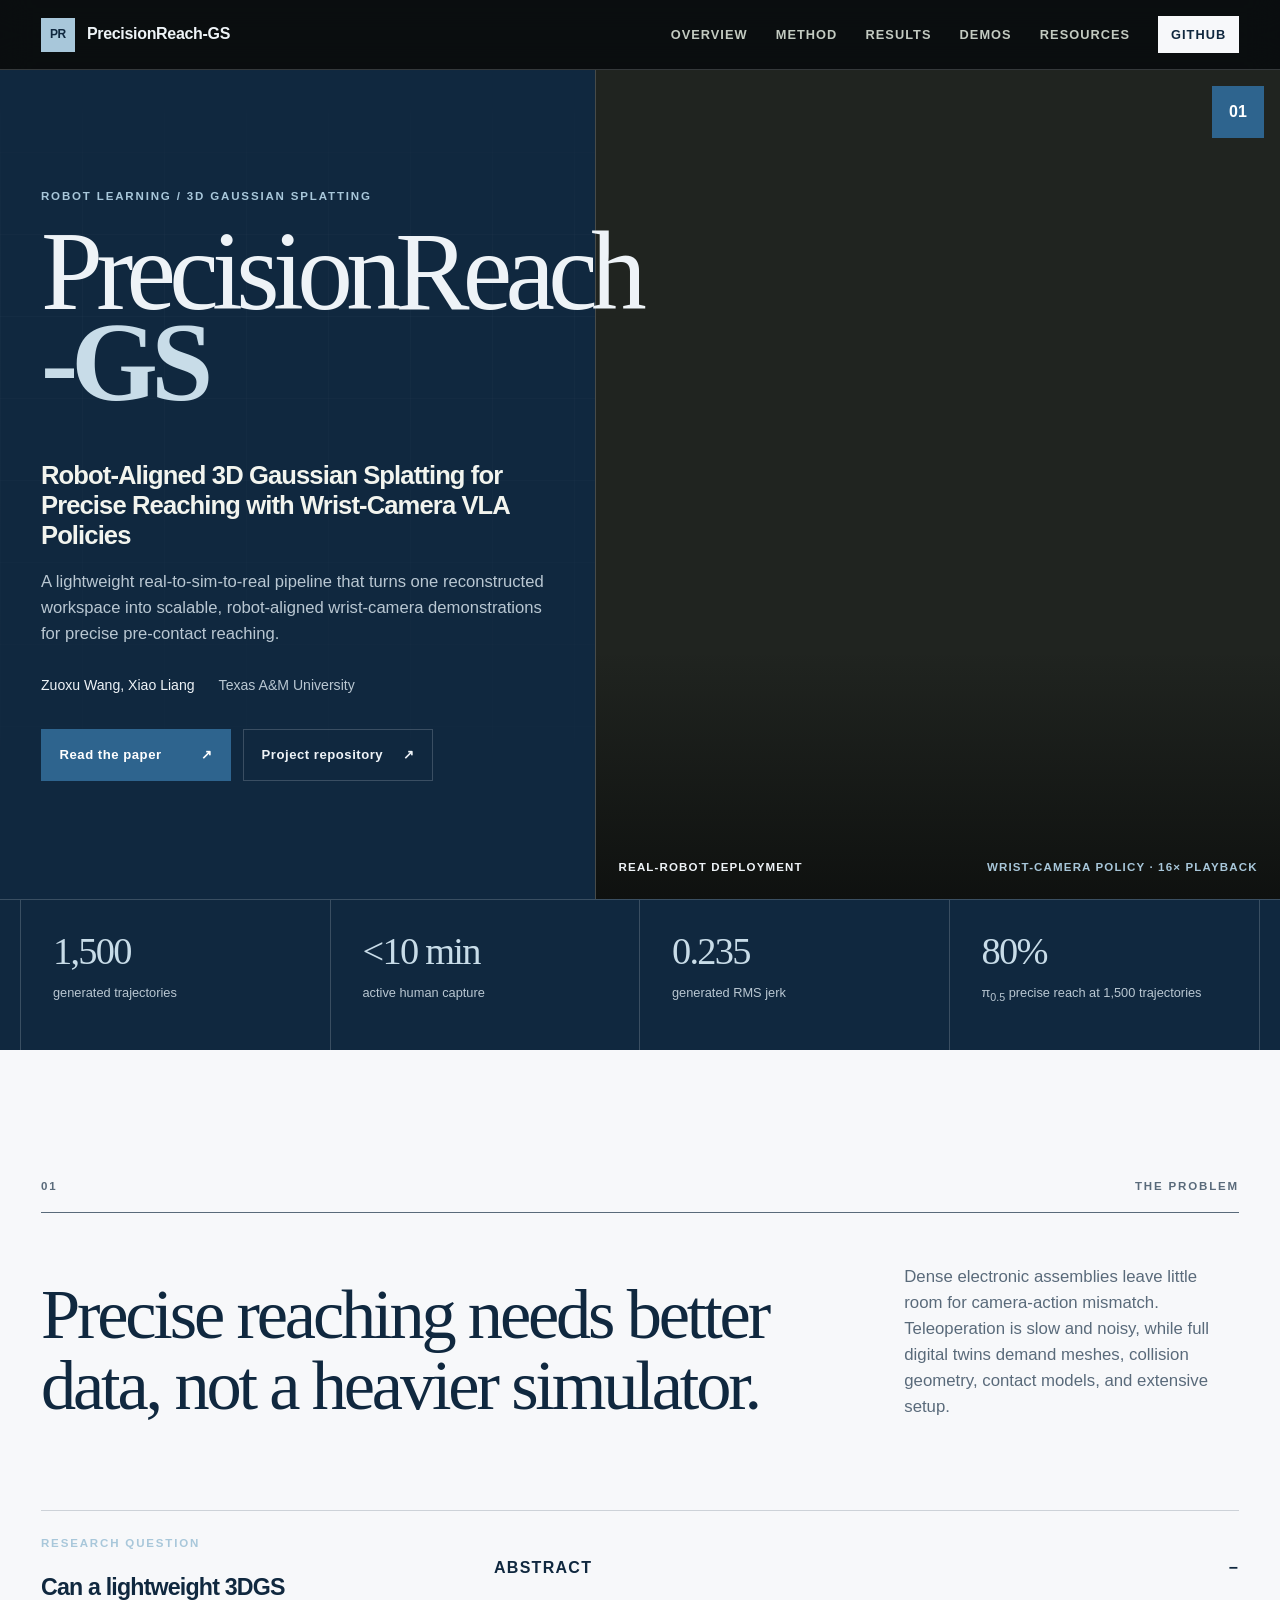
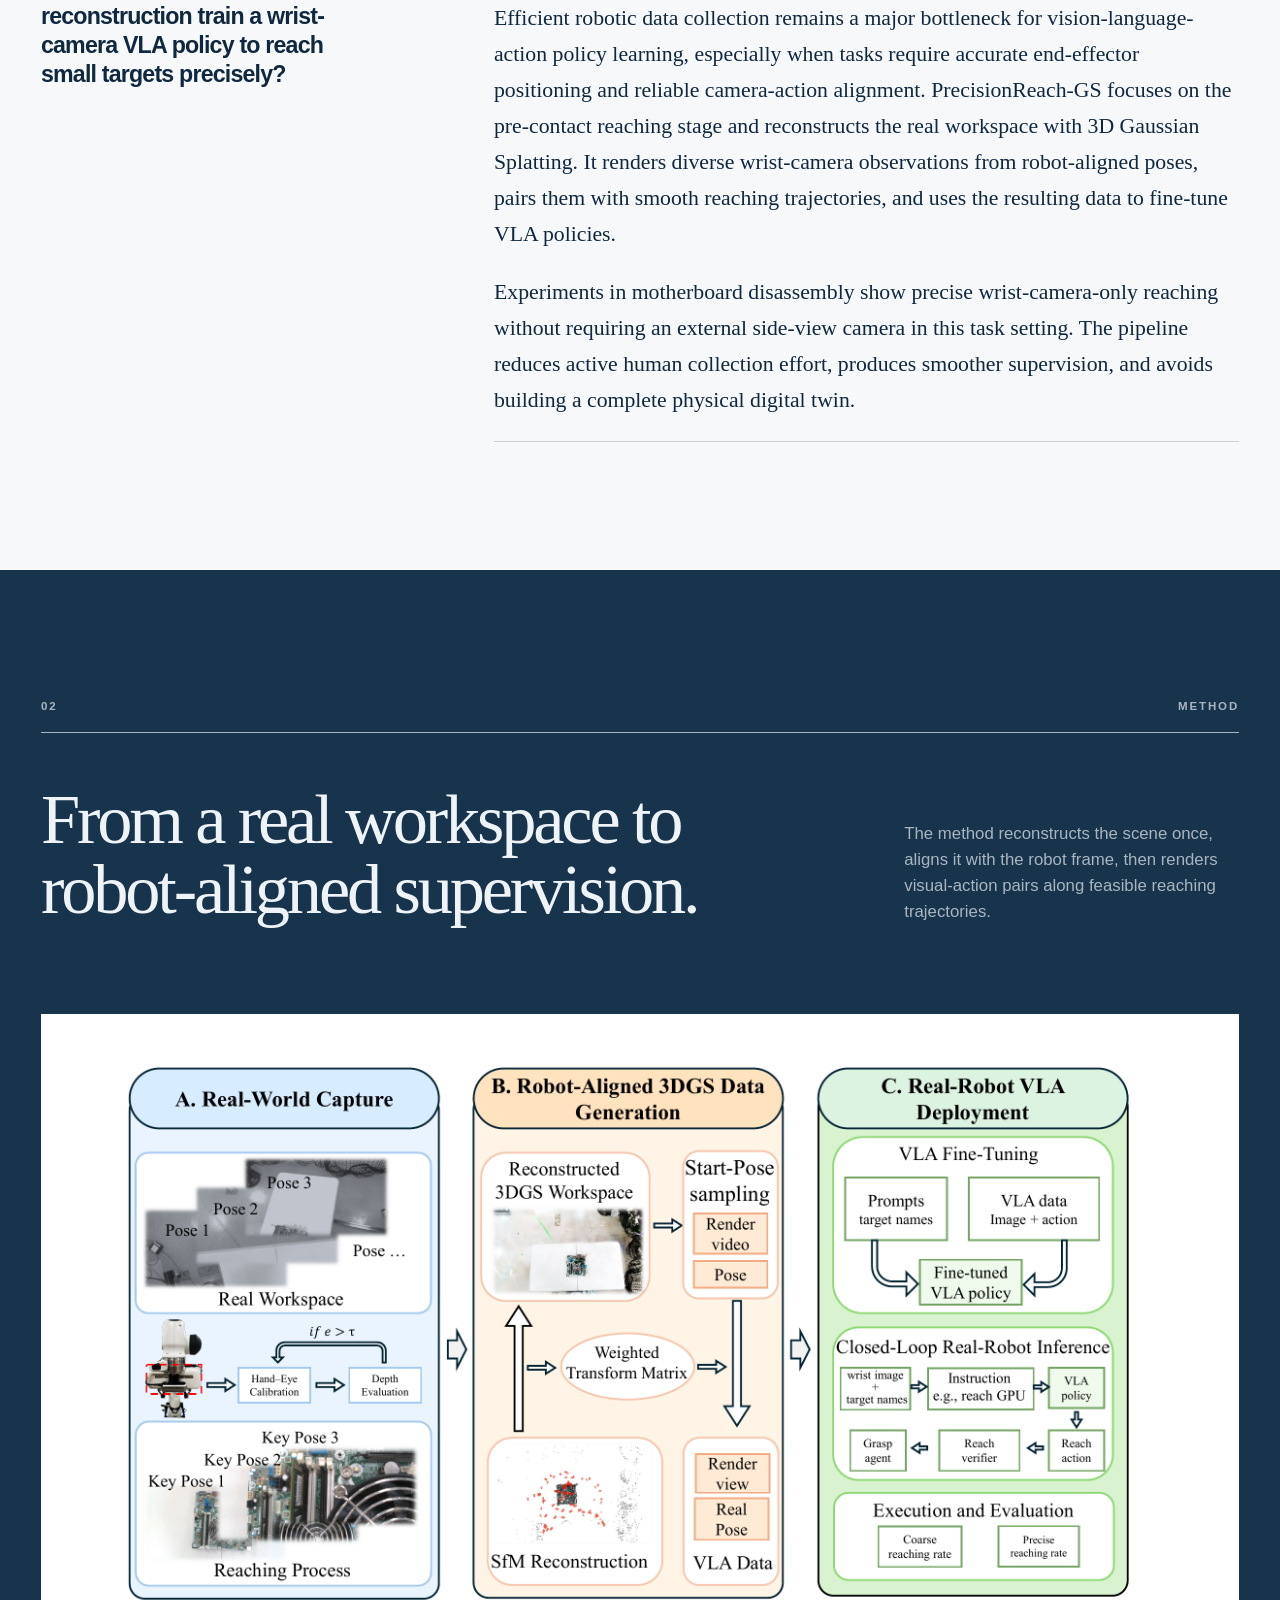
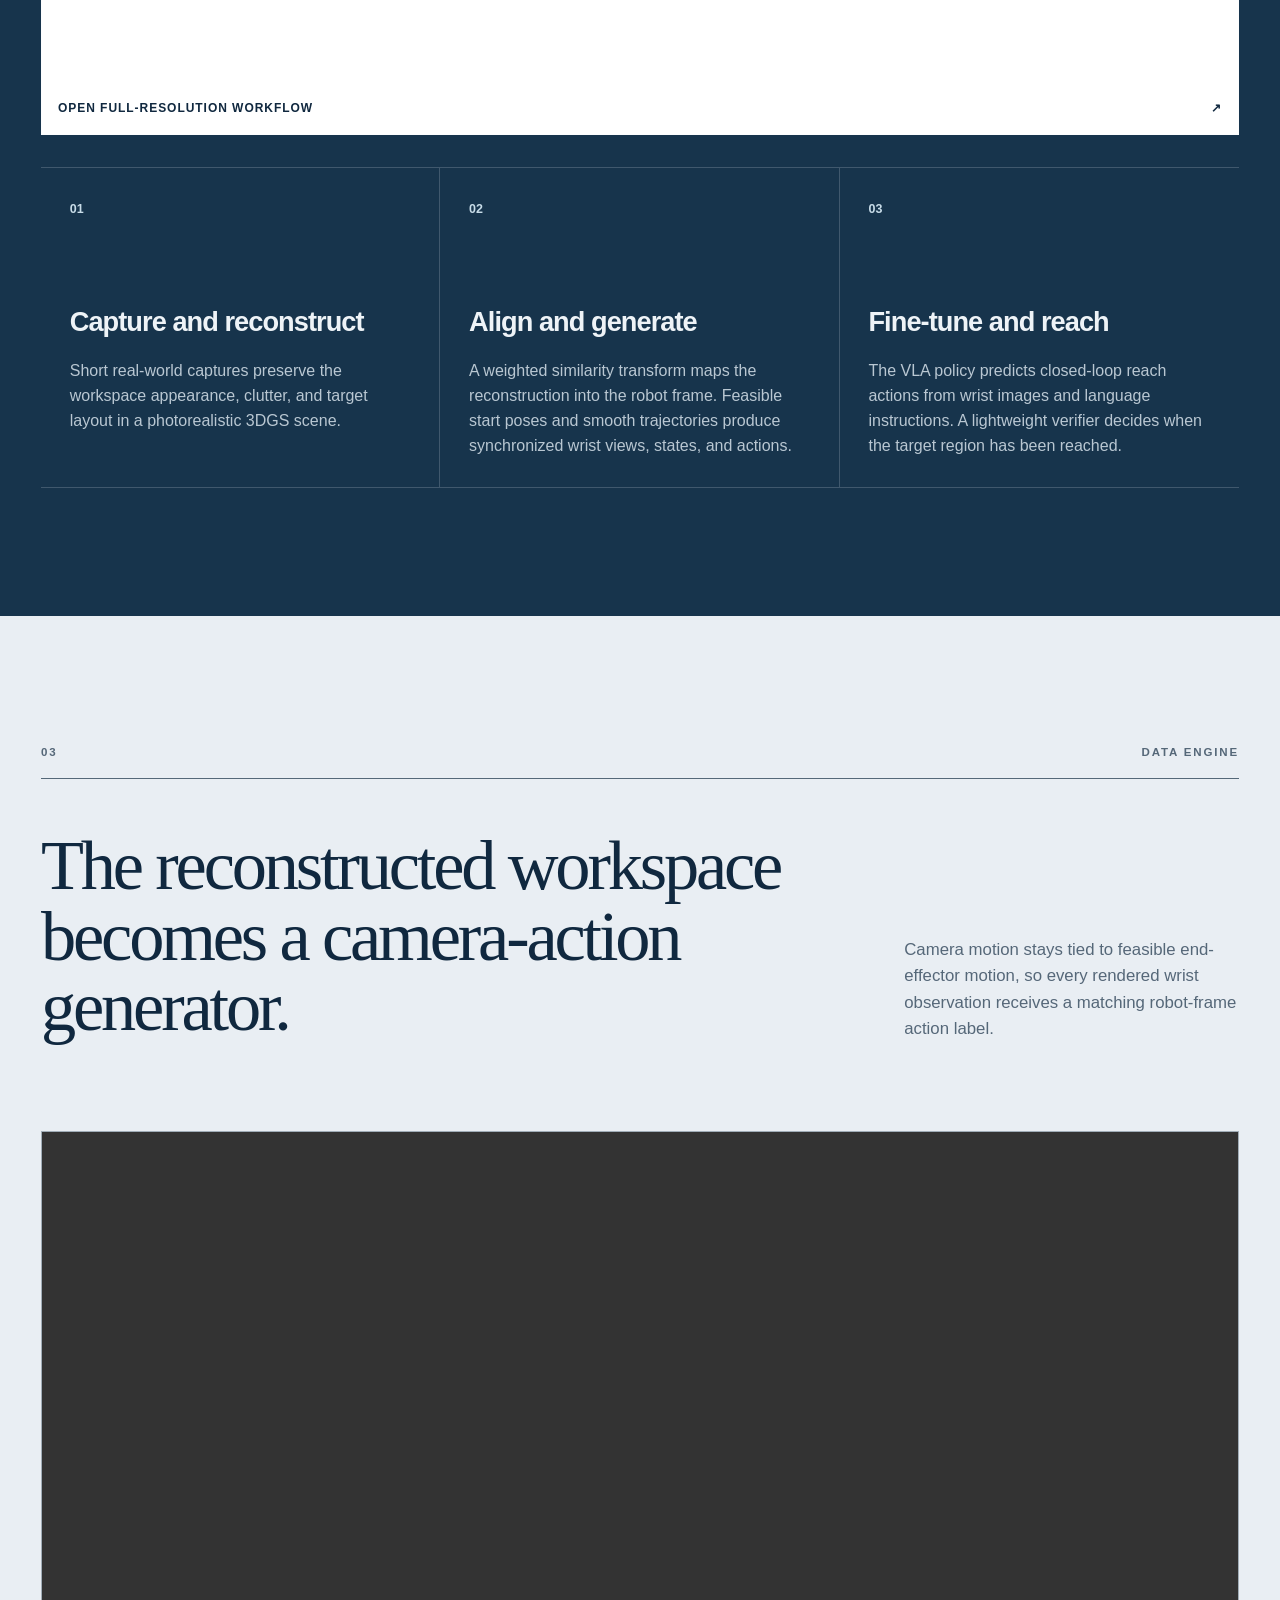
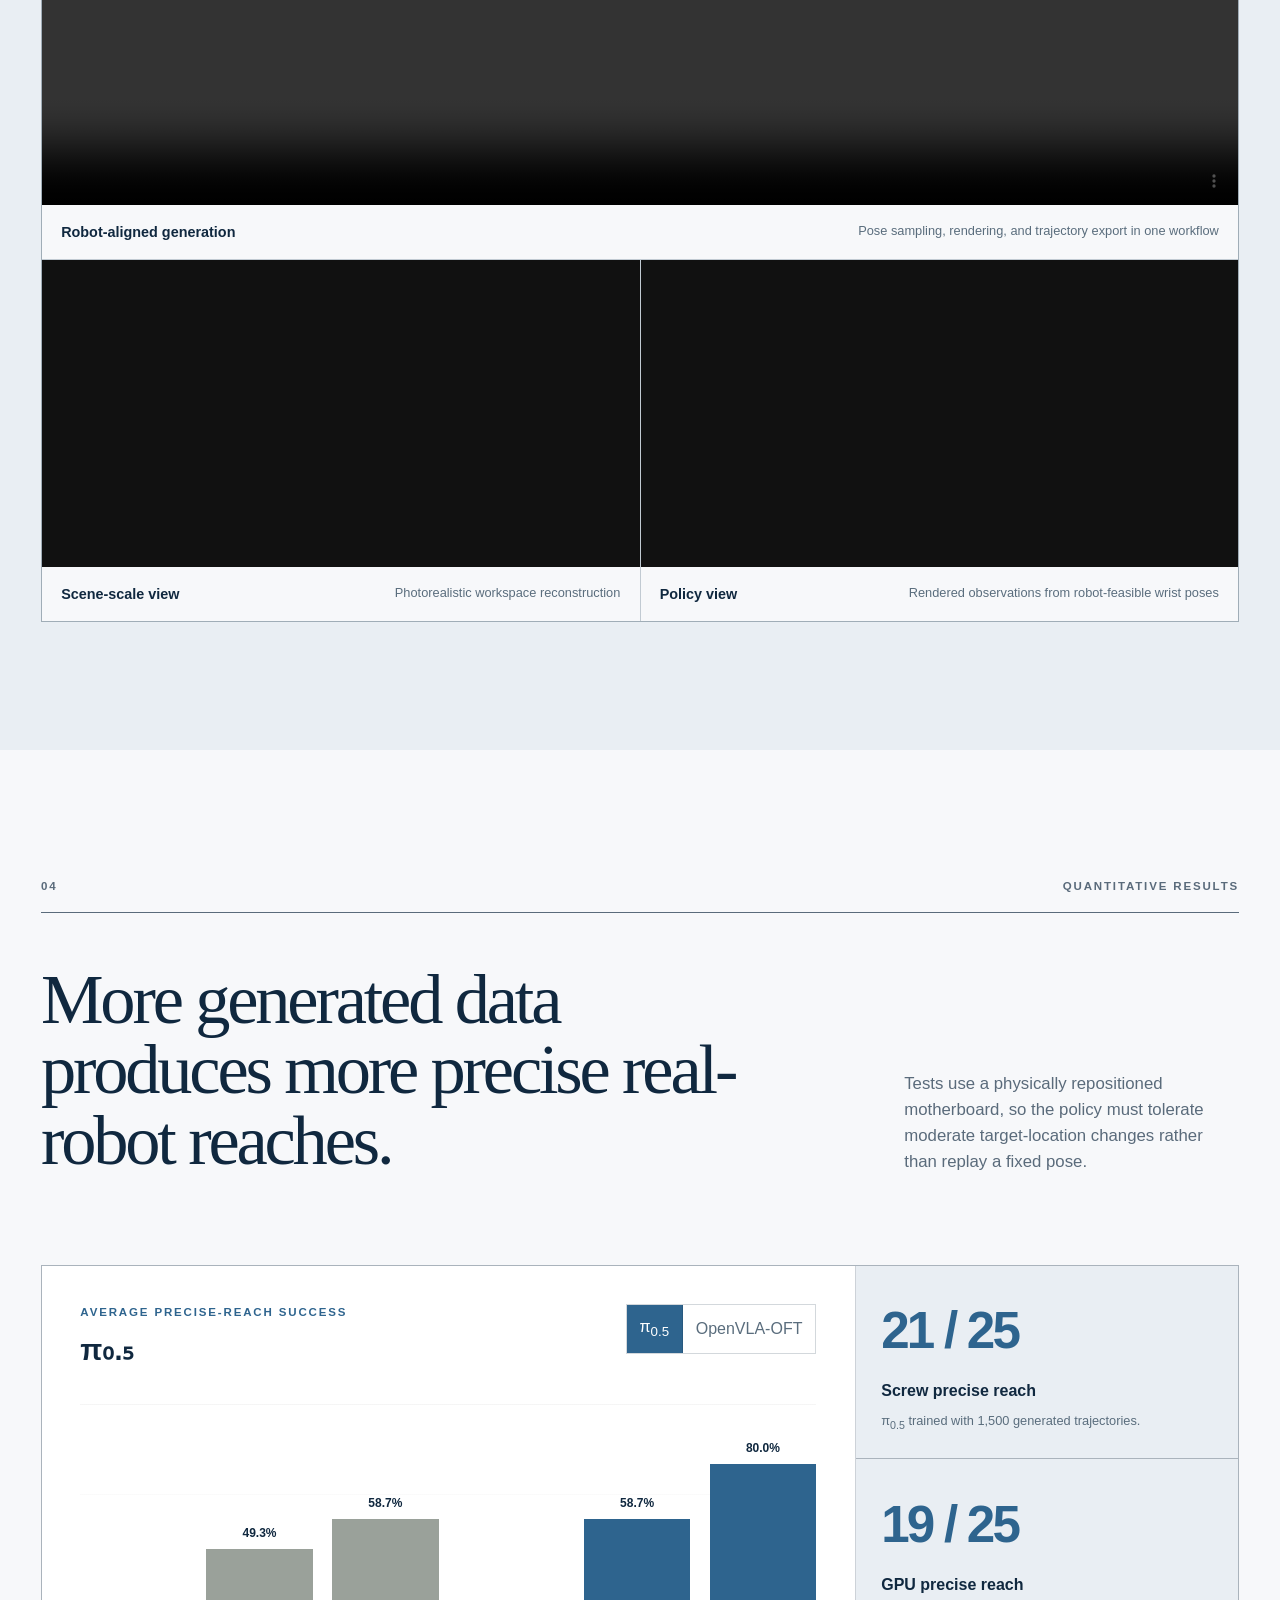
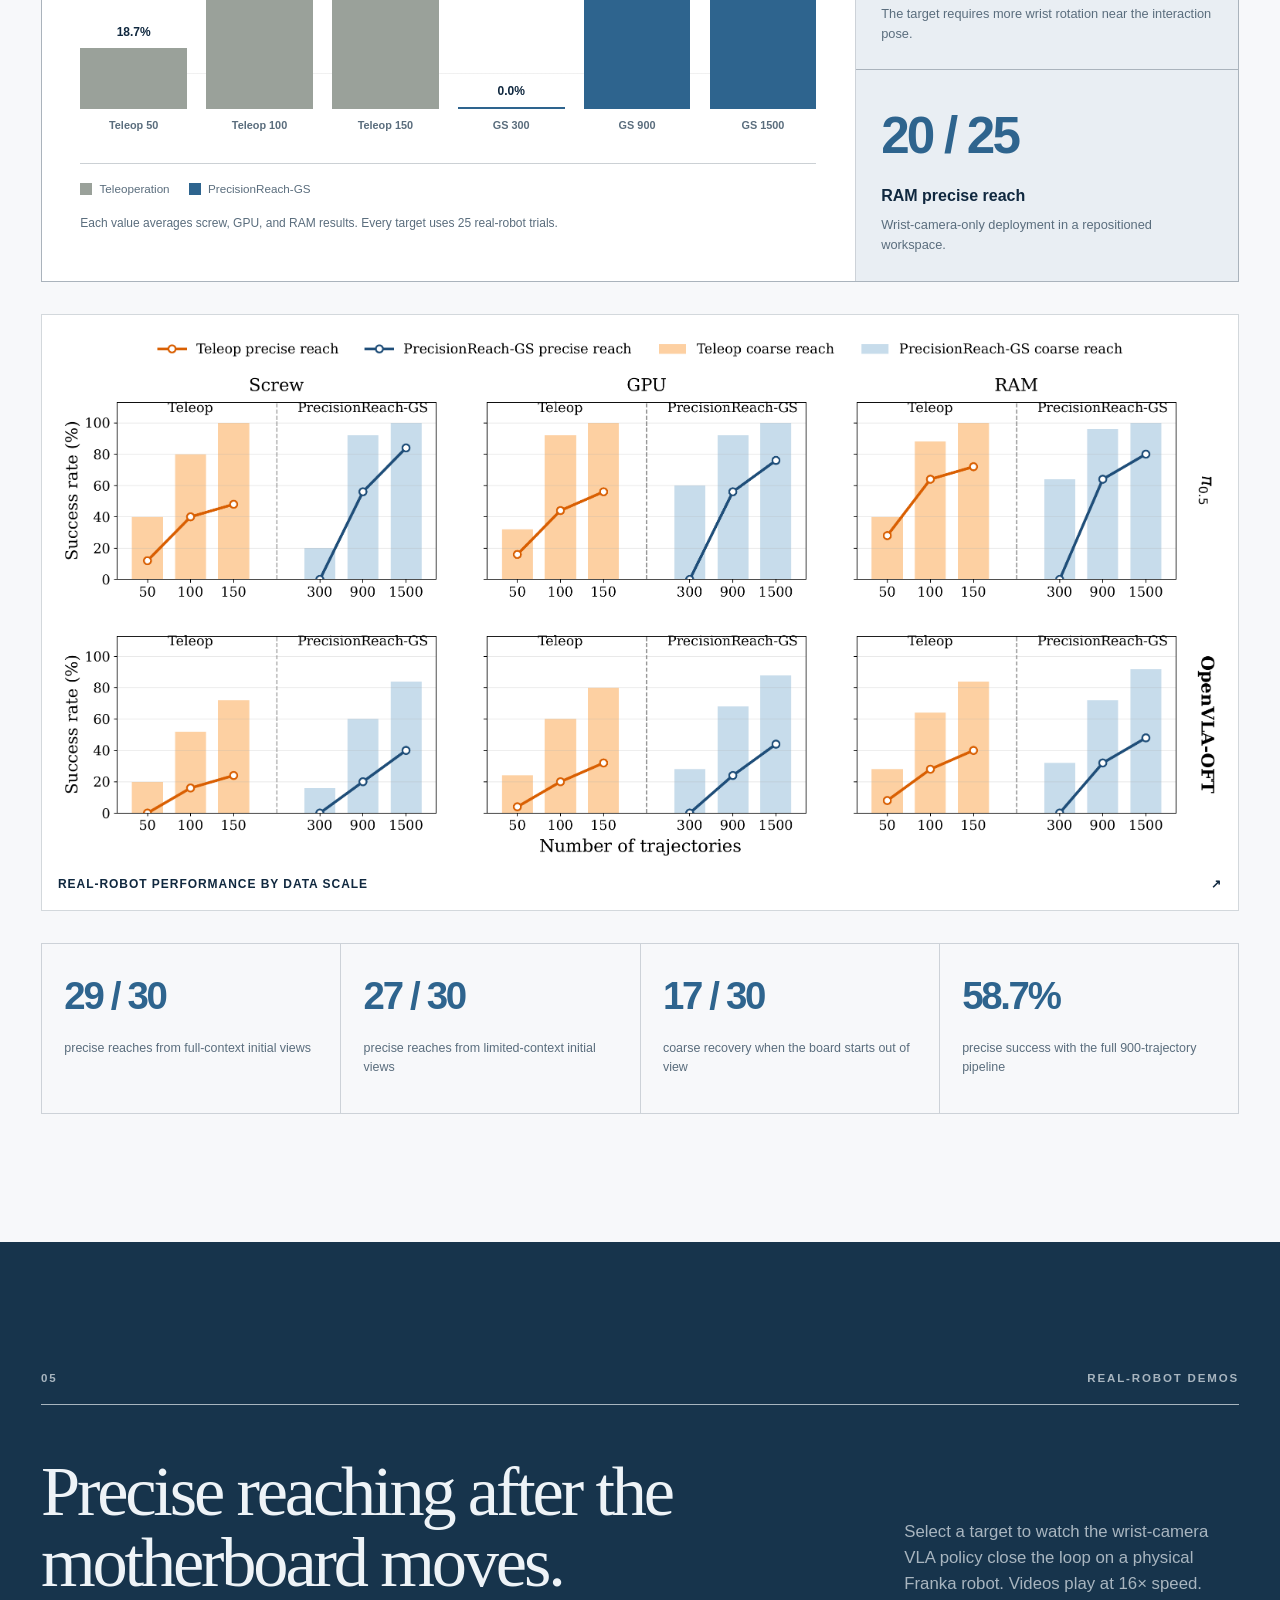
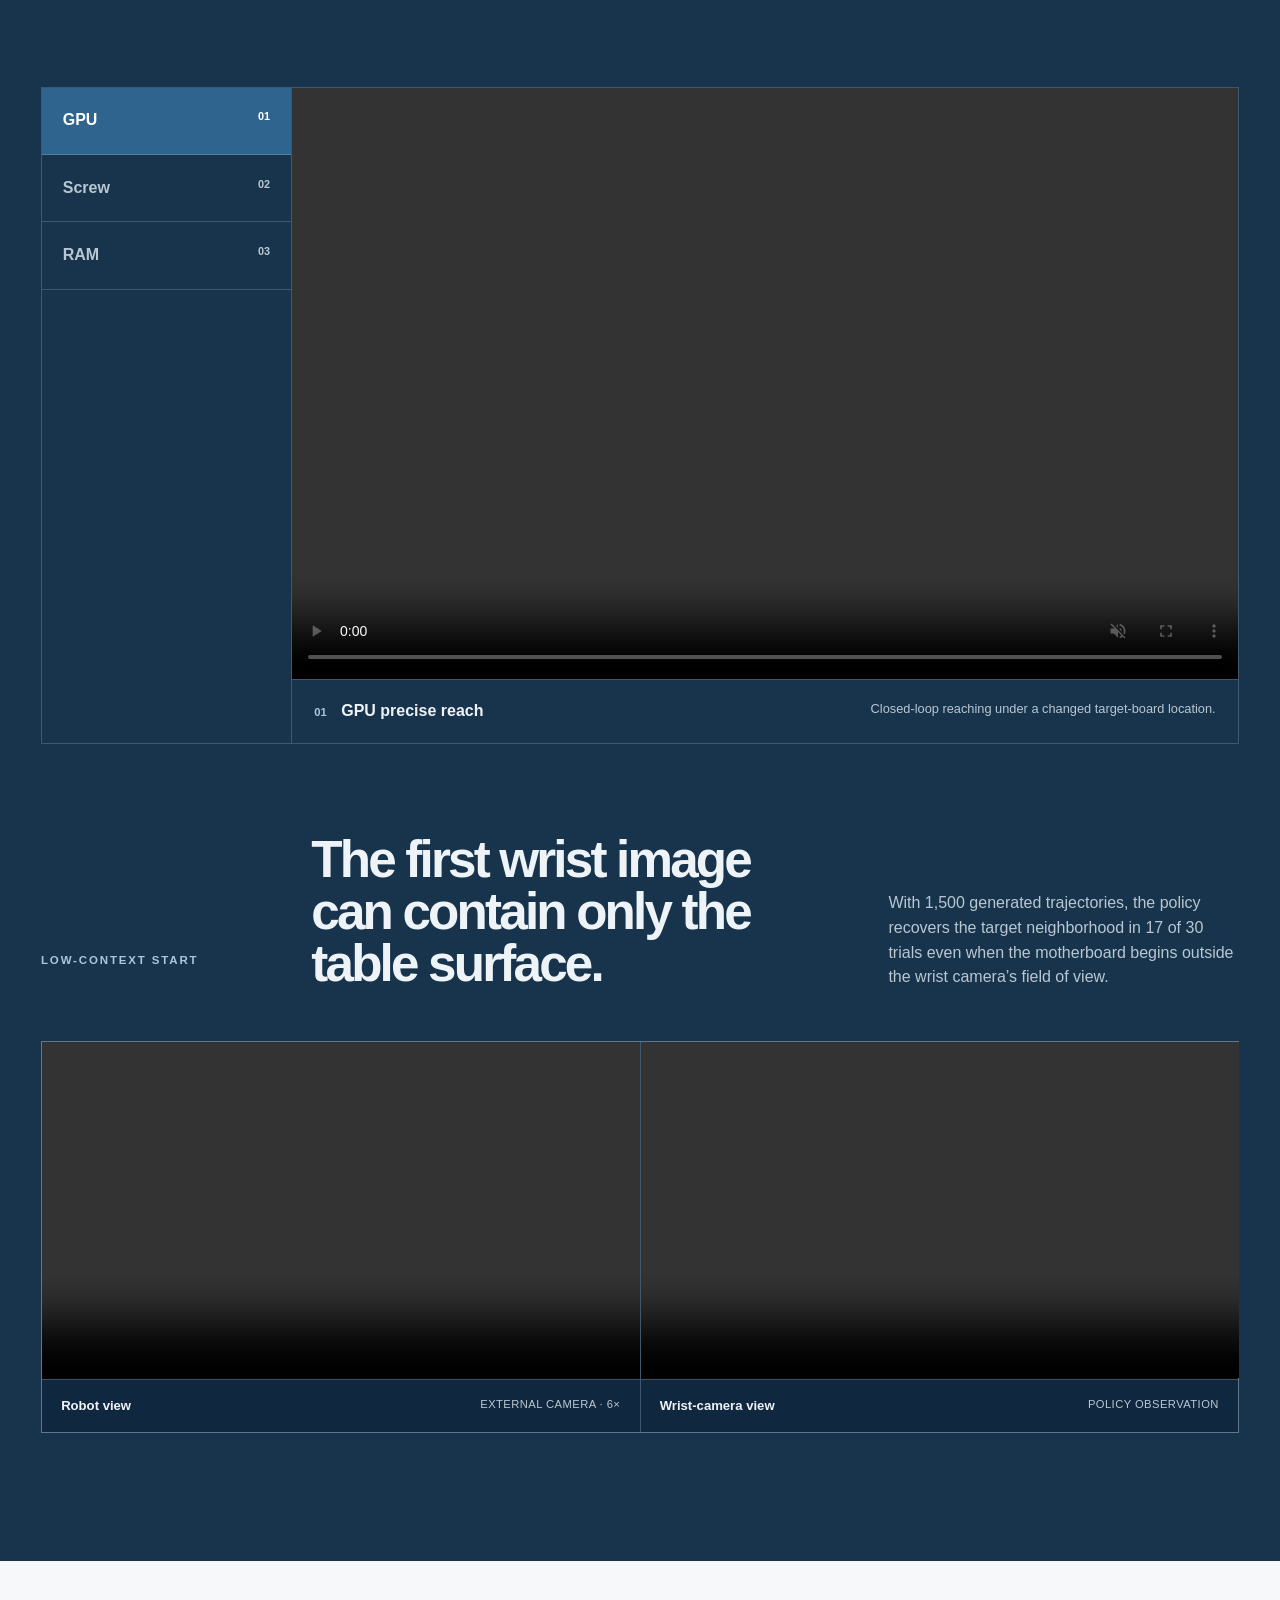
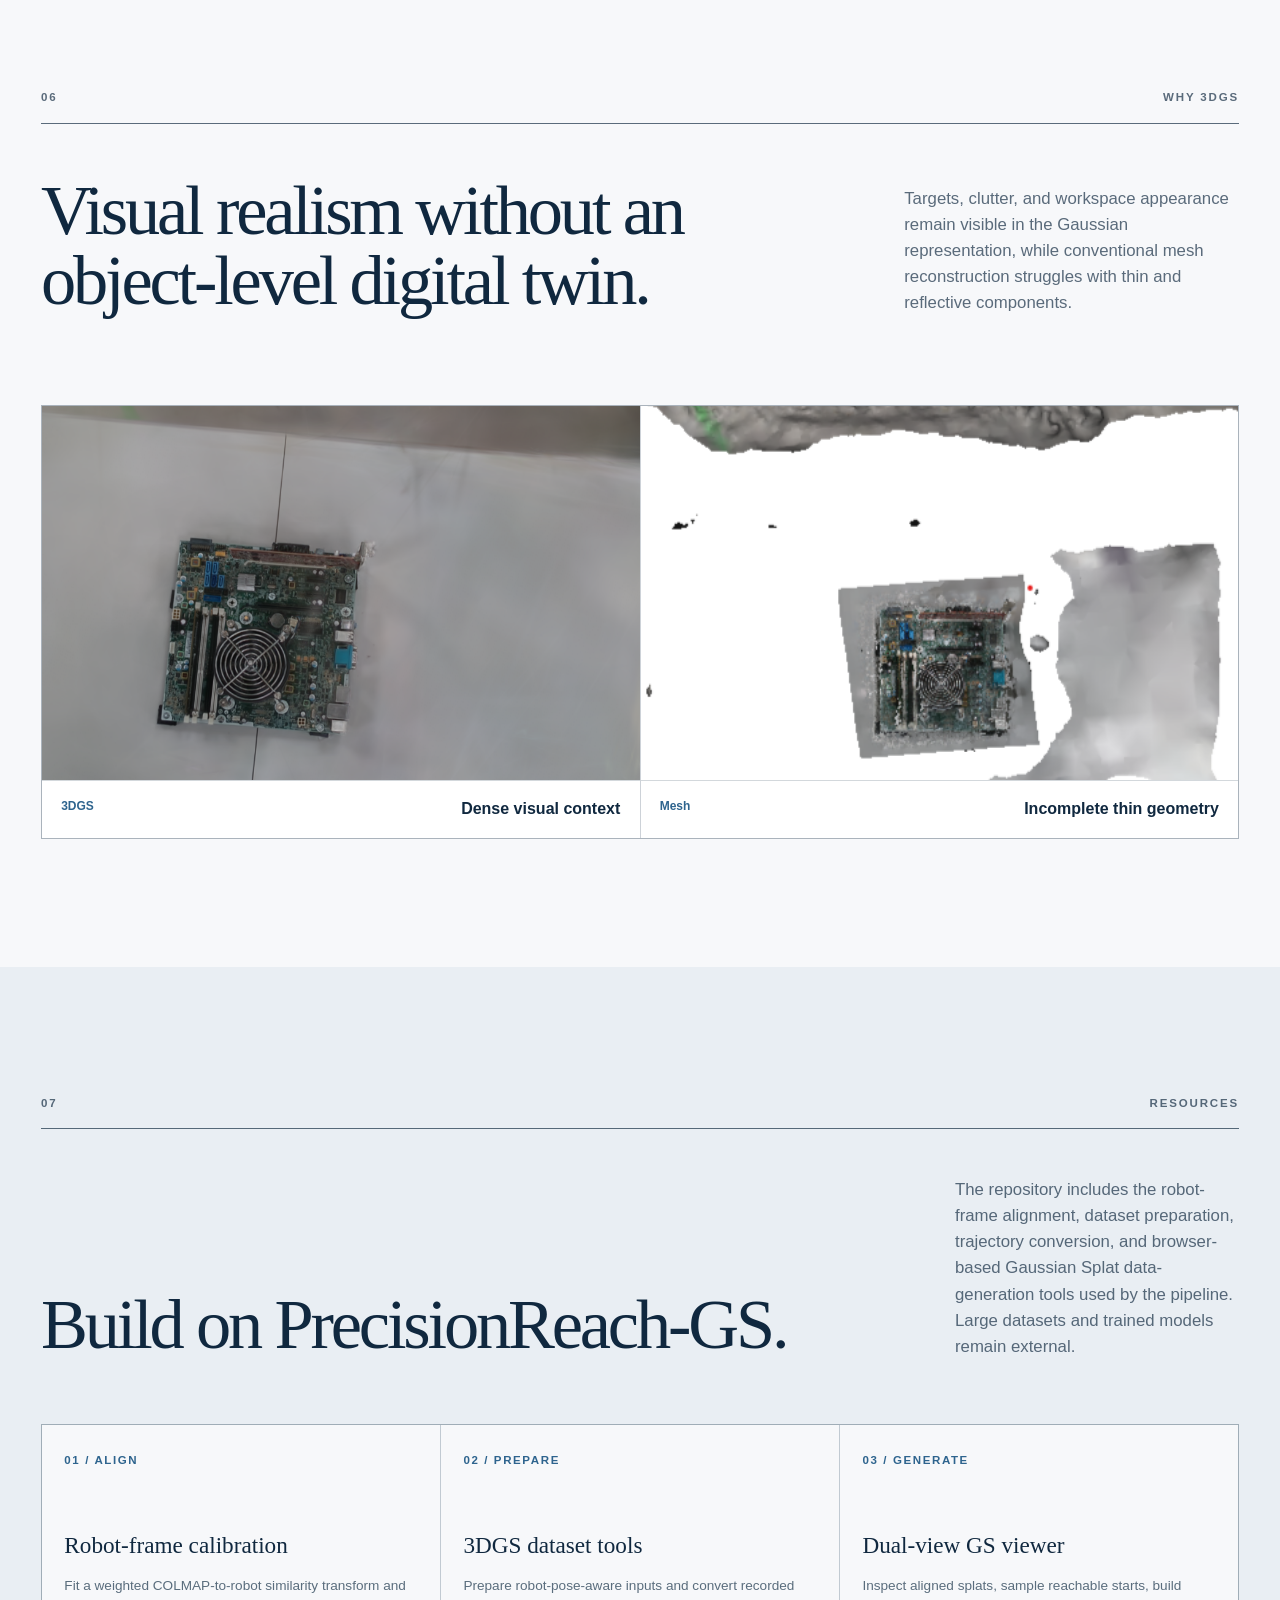
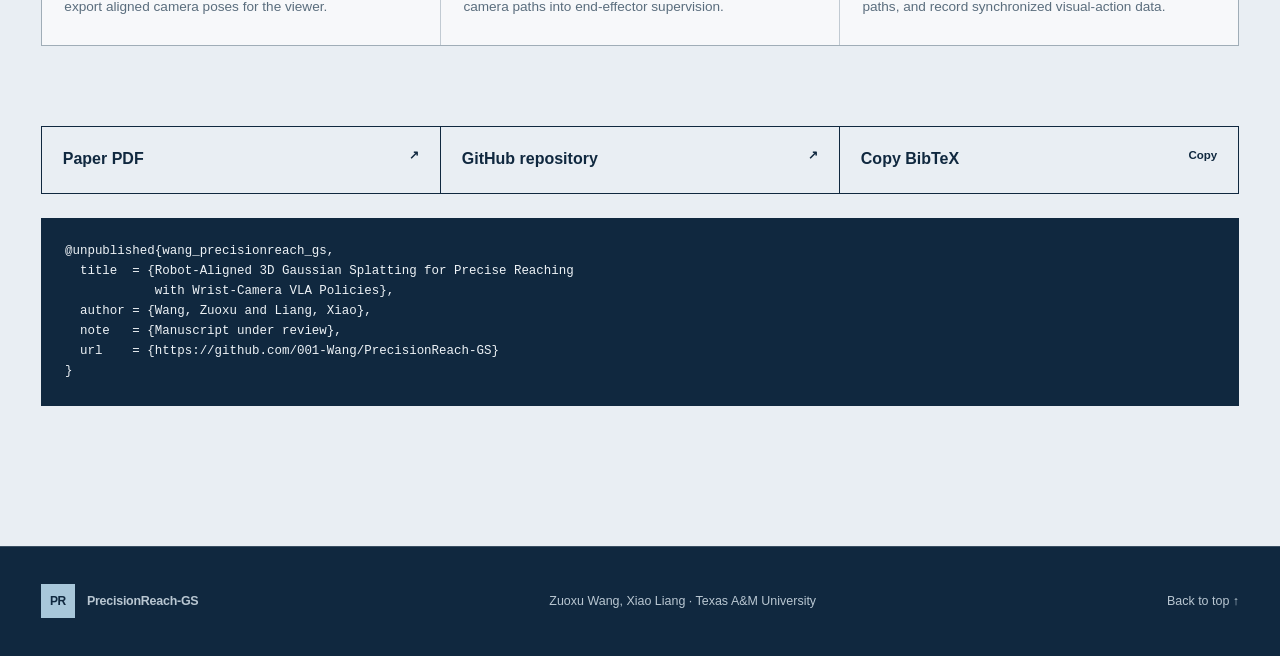
==== commit 50018cc6: "Credit Xiao Liang on the project page and in BibTeX" ====
--- a/index.html
+++ b/index.html
@@ -37,7 +37,7 @@
         <p class="hero-title">Robot-Aligned 3D Gaussian Splatting for Precise Reaching with Wrist-Camera VLA Policies</p>
         <p class="hero-summary">A lightweight real-to-sim-to-real pipeline that turns one reconstructed workspace into scalable, robot-aligned wrist-camera demonstrations for precise pre-contact reaching.</p>
         <div class="author-line">
-          <span>Zuoxu Wang</span>
+          <span>Zuoxu Wang, Xiao Liang</span>
           <span>Texas A&amp;M University</span>
         </div>
         <div class="hero-actions">
@@ -284,7 +284,7 @@
       <pre id="bibtex"><code>@unpublished{wang_precisionreach_gs,
   title  = {Robot-Aligned 3D Gaussian Splatting for Precise Reaching
             with Wrist-Camera VLA Policies},
-  author = {Wang, Zuoxu},
+  author = {Wang, Zuoxu and Liang, Xiao},
   note   = {Manuscript under review},
   url    = {https://github.com/001-Wang/PrecisionReach-GS}
 }</code></pre>
@@ -293,7 +293,7 @@
 
   <footer>
     <a class="brand" href="#top"><span class="brand-mark">PR</span><span>PrecisionReach-GS</span></a>
-    <p>Zuoxu Wang · Texas A&amp;M University</p>
+    <p>Zuoxu Wang, Xiao Liang · Texas A&amp;M University</p>
     <a href="#top">Back to top <span aria-hidden="true">↑</span></a>
   </footer>
 </body>
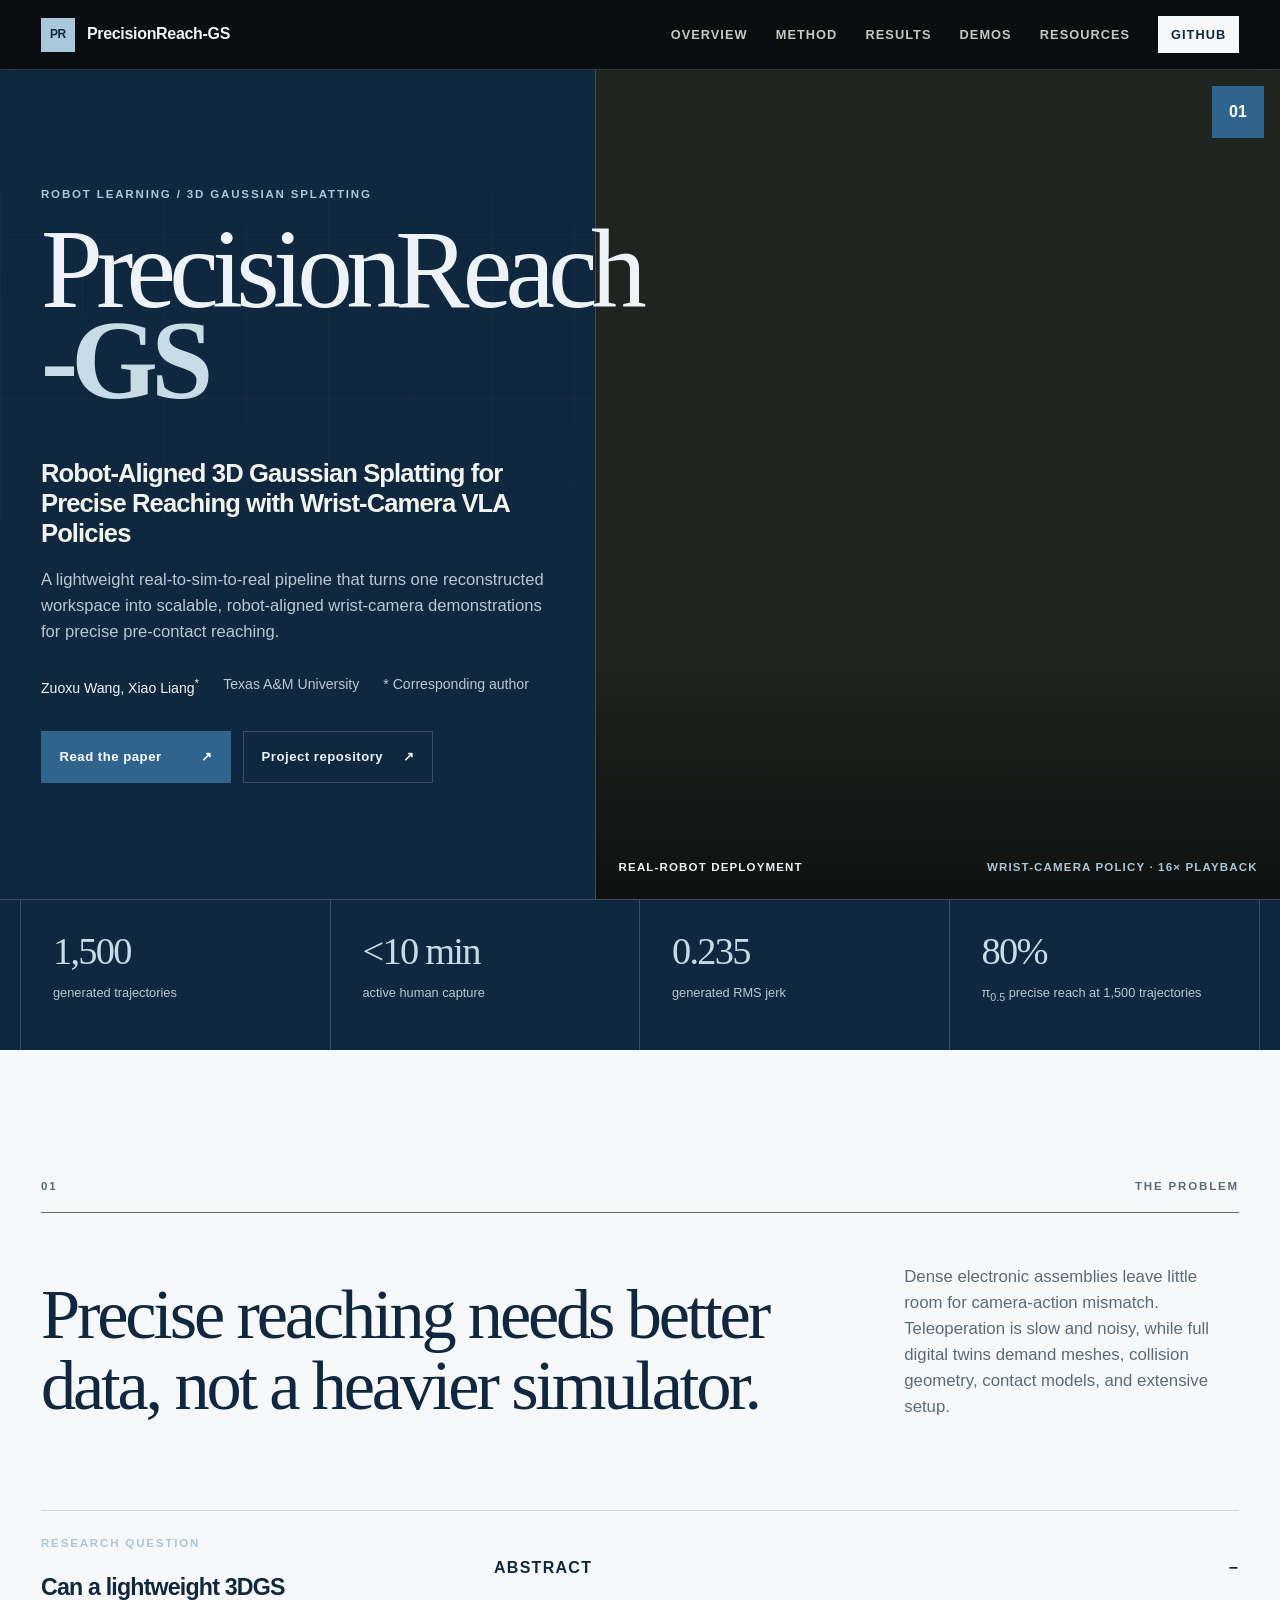
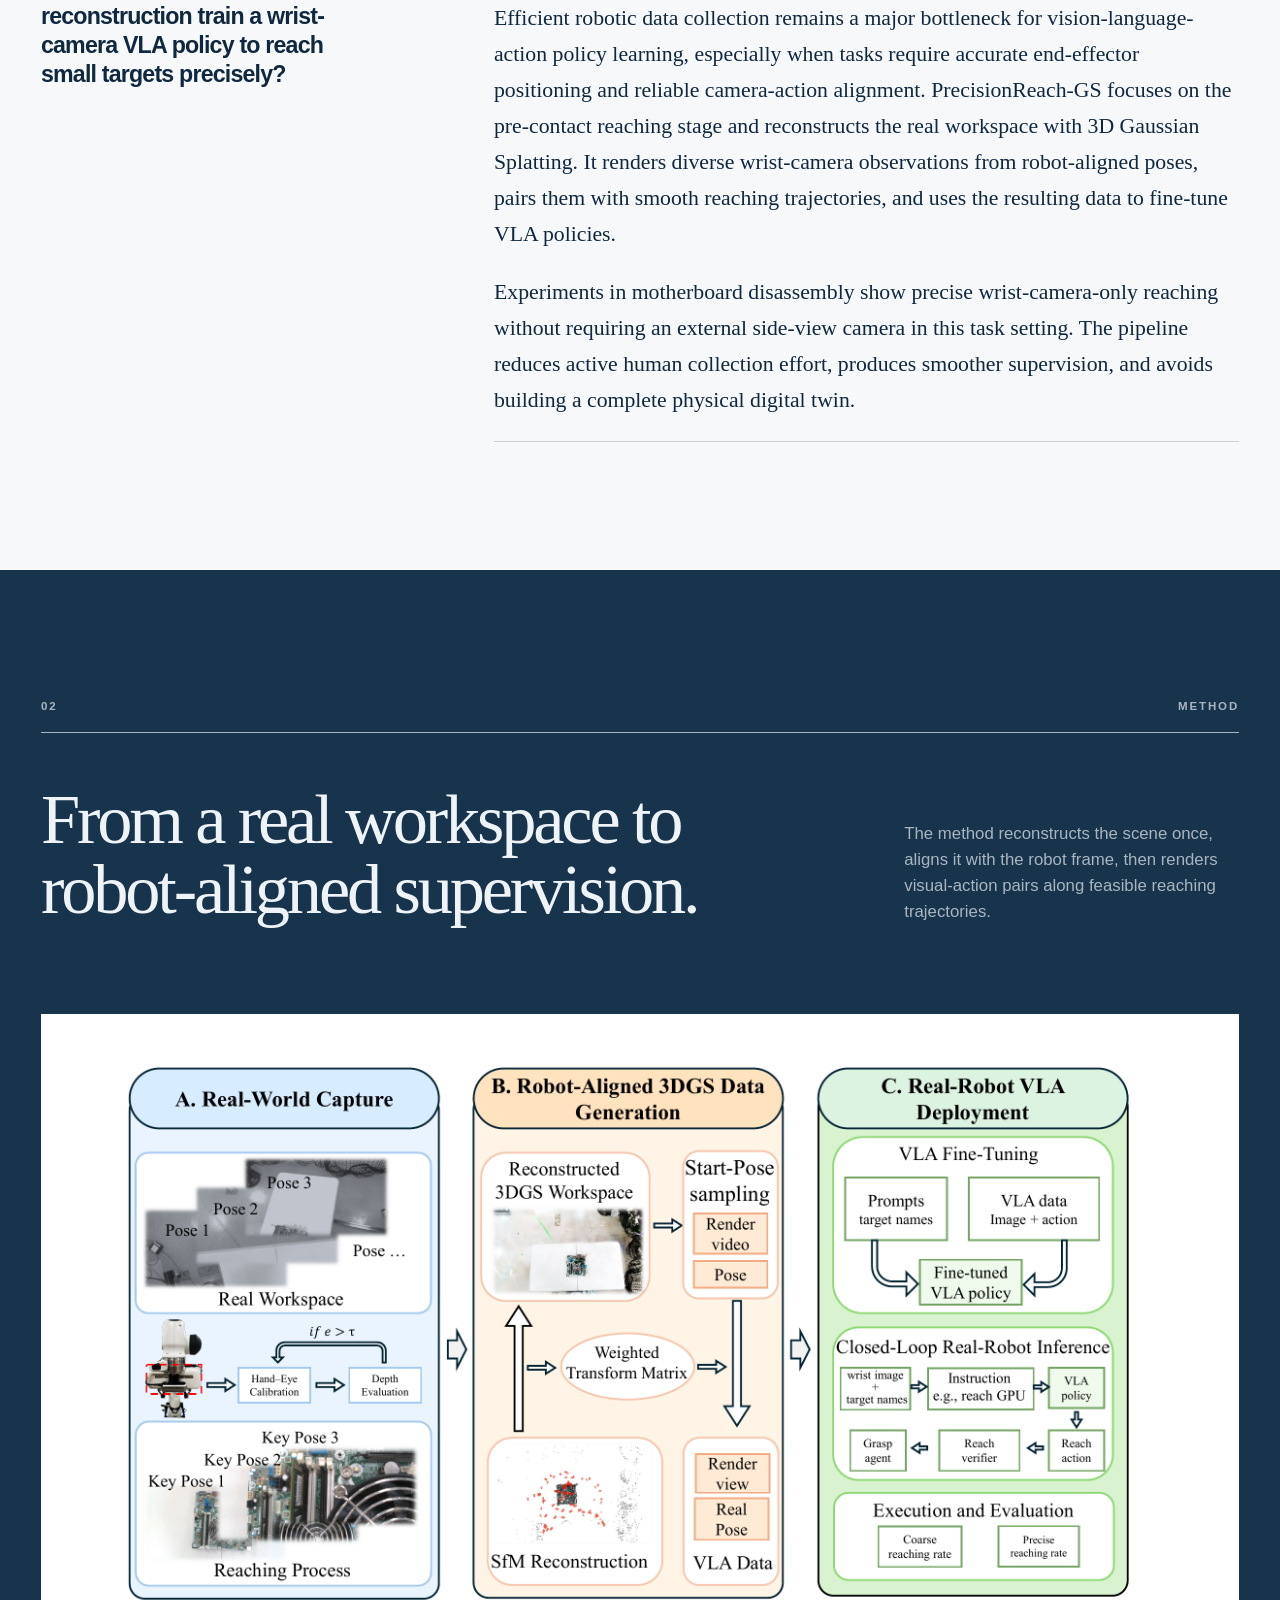
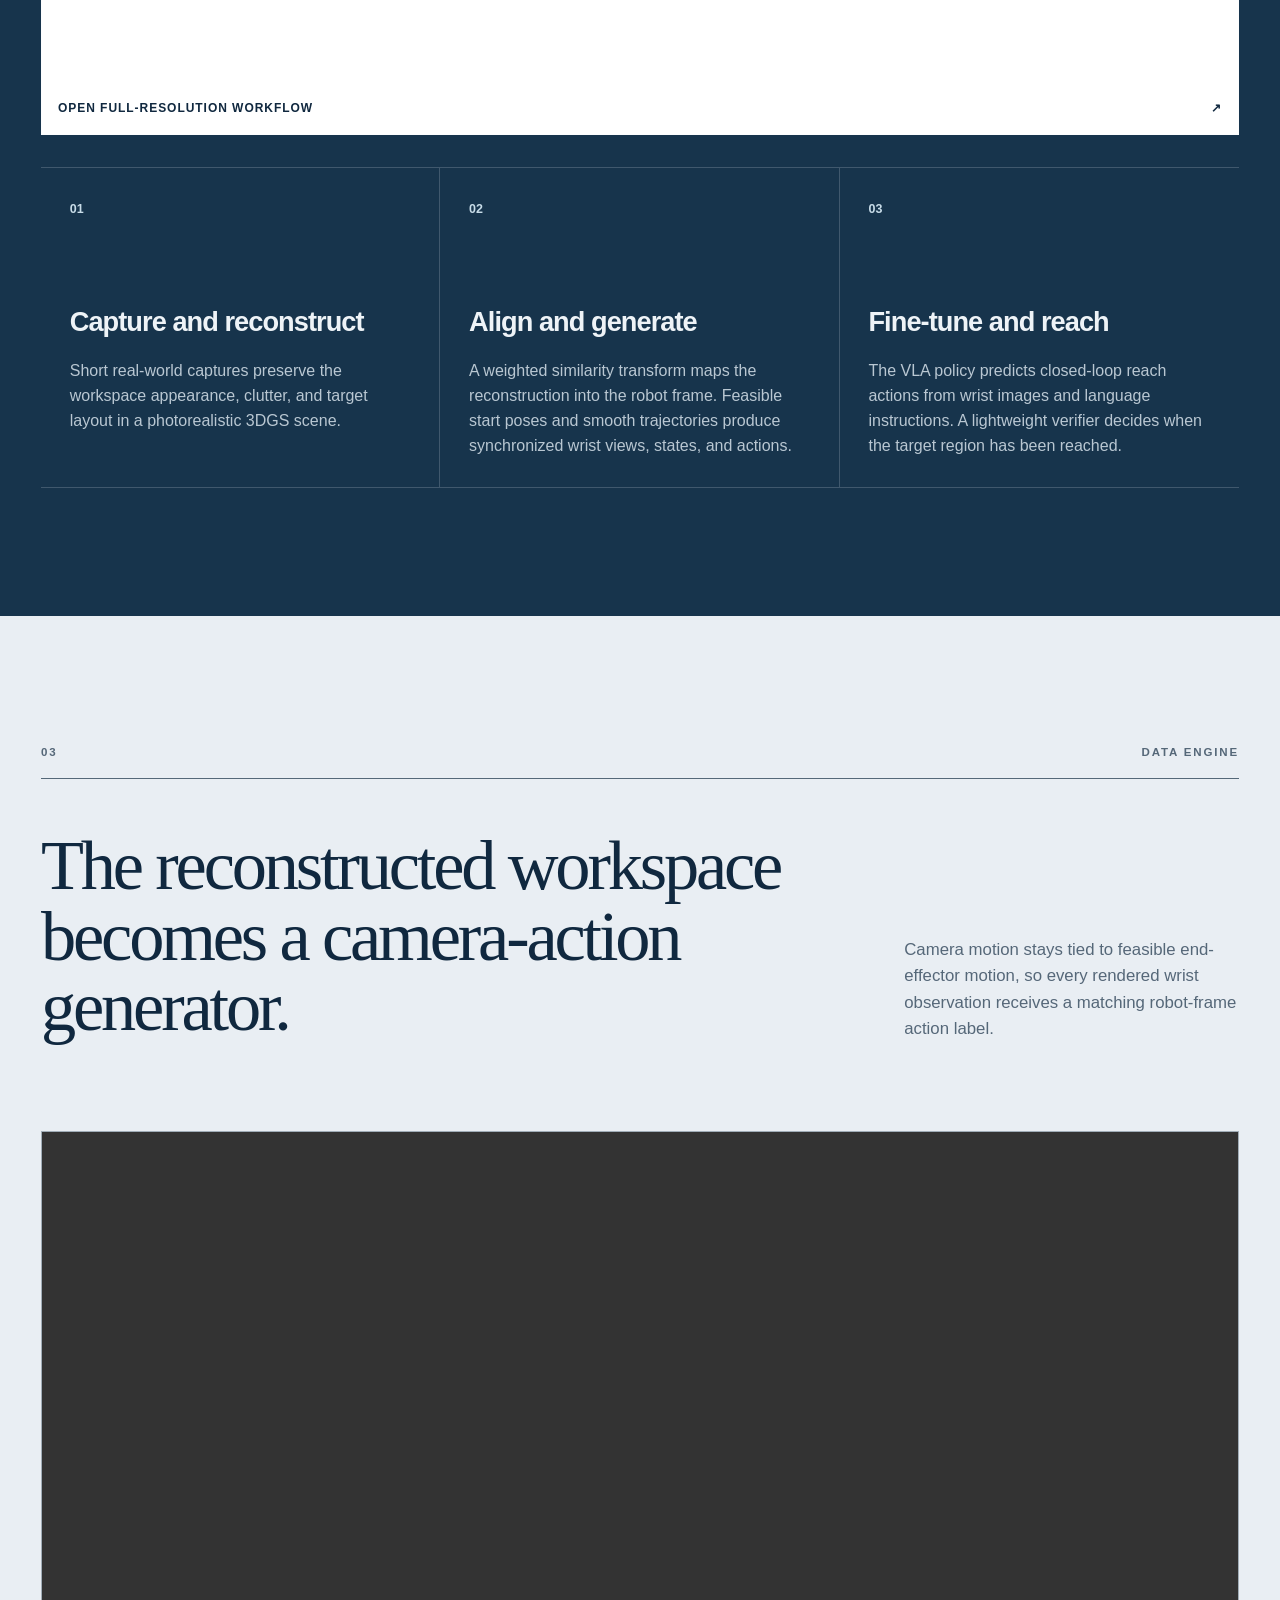
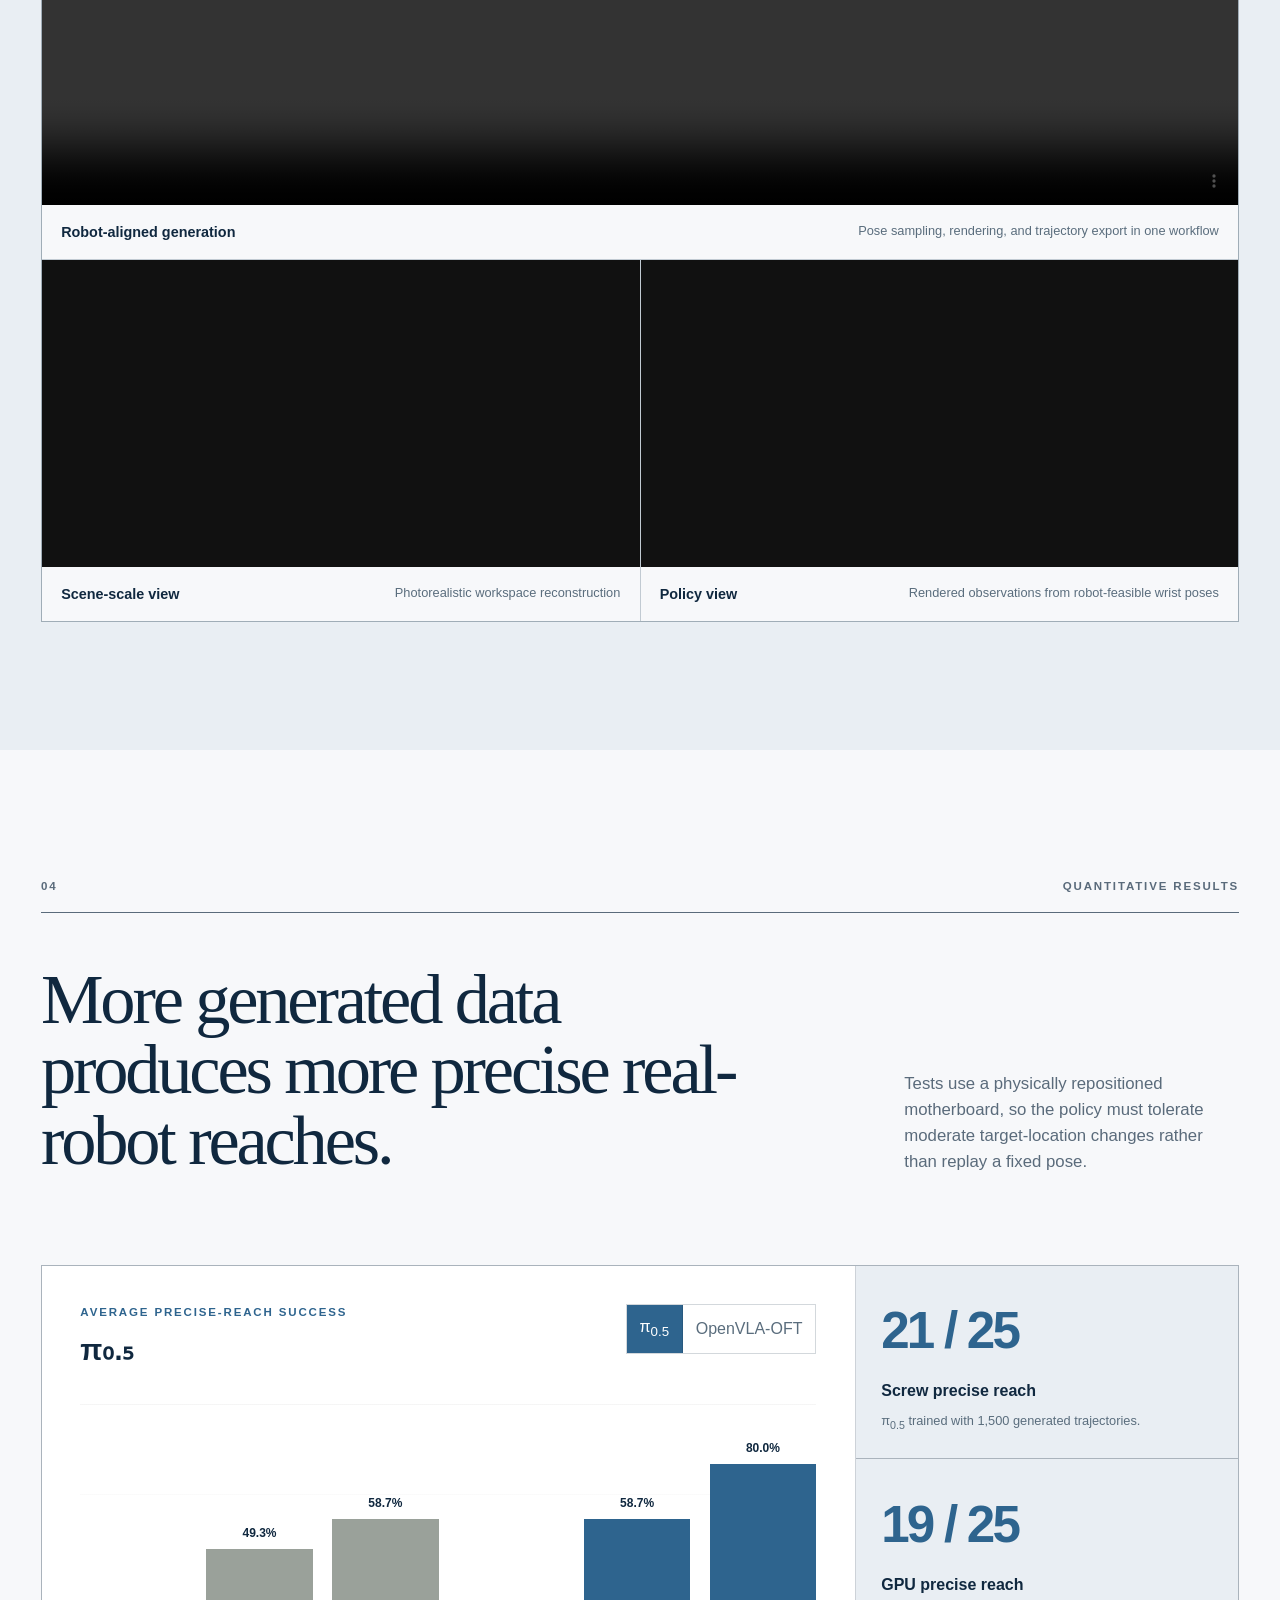
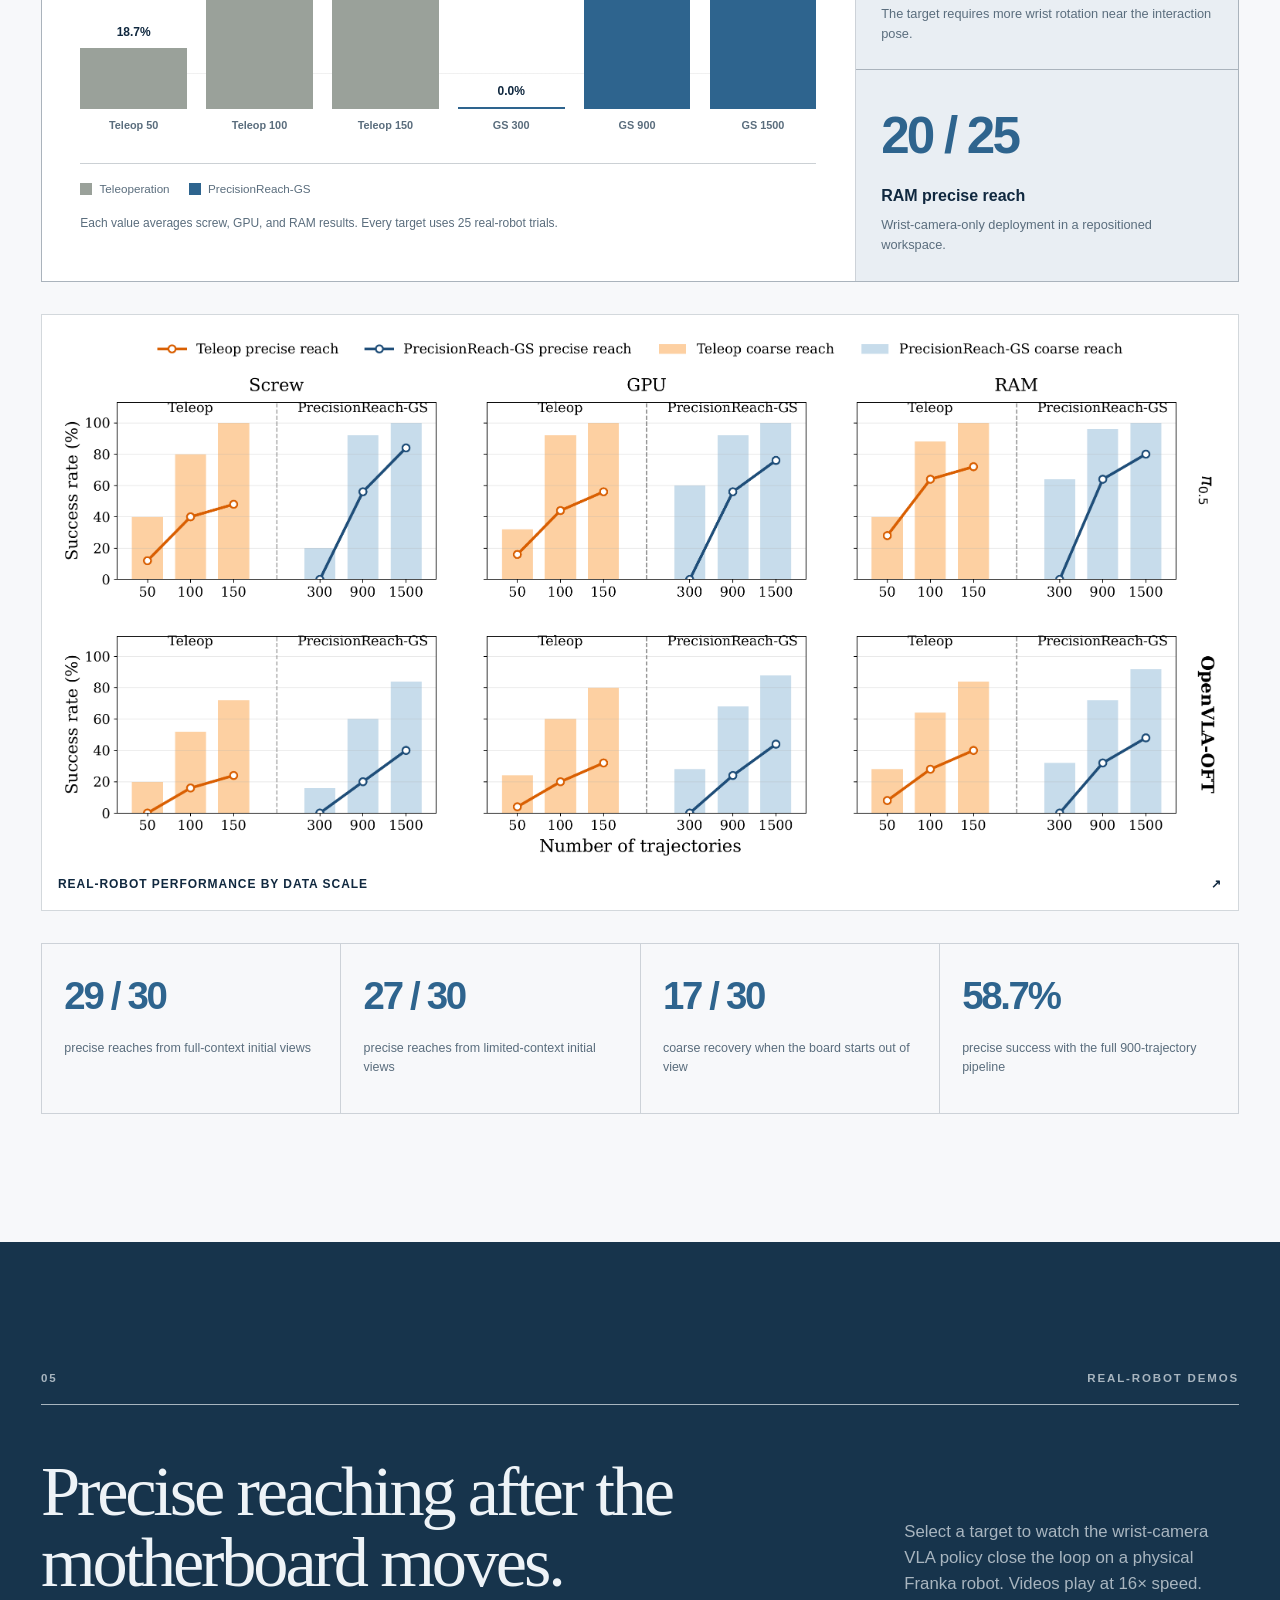
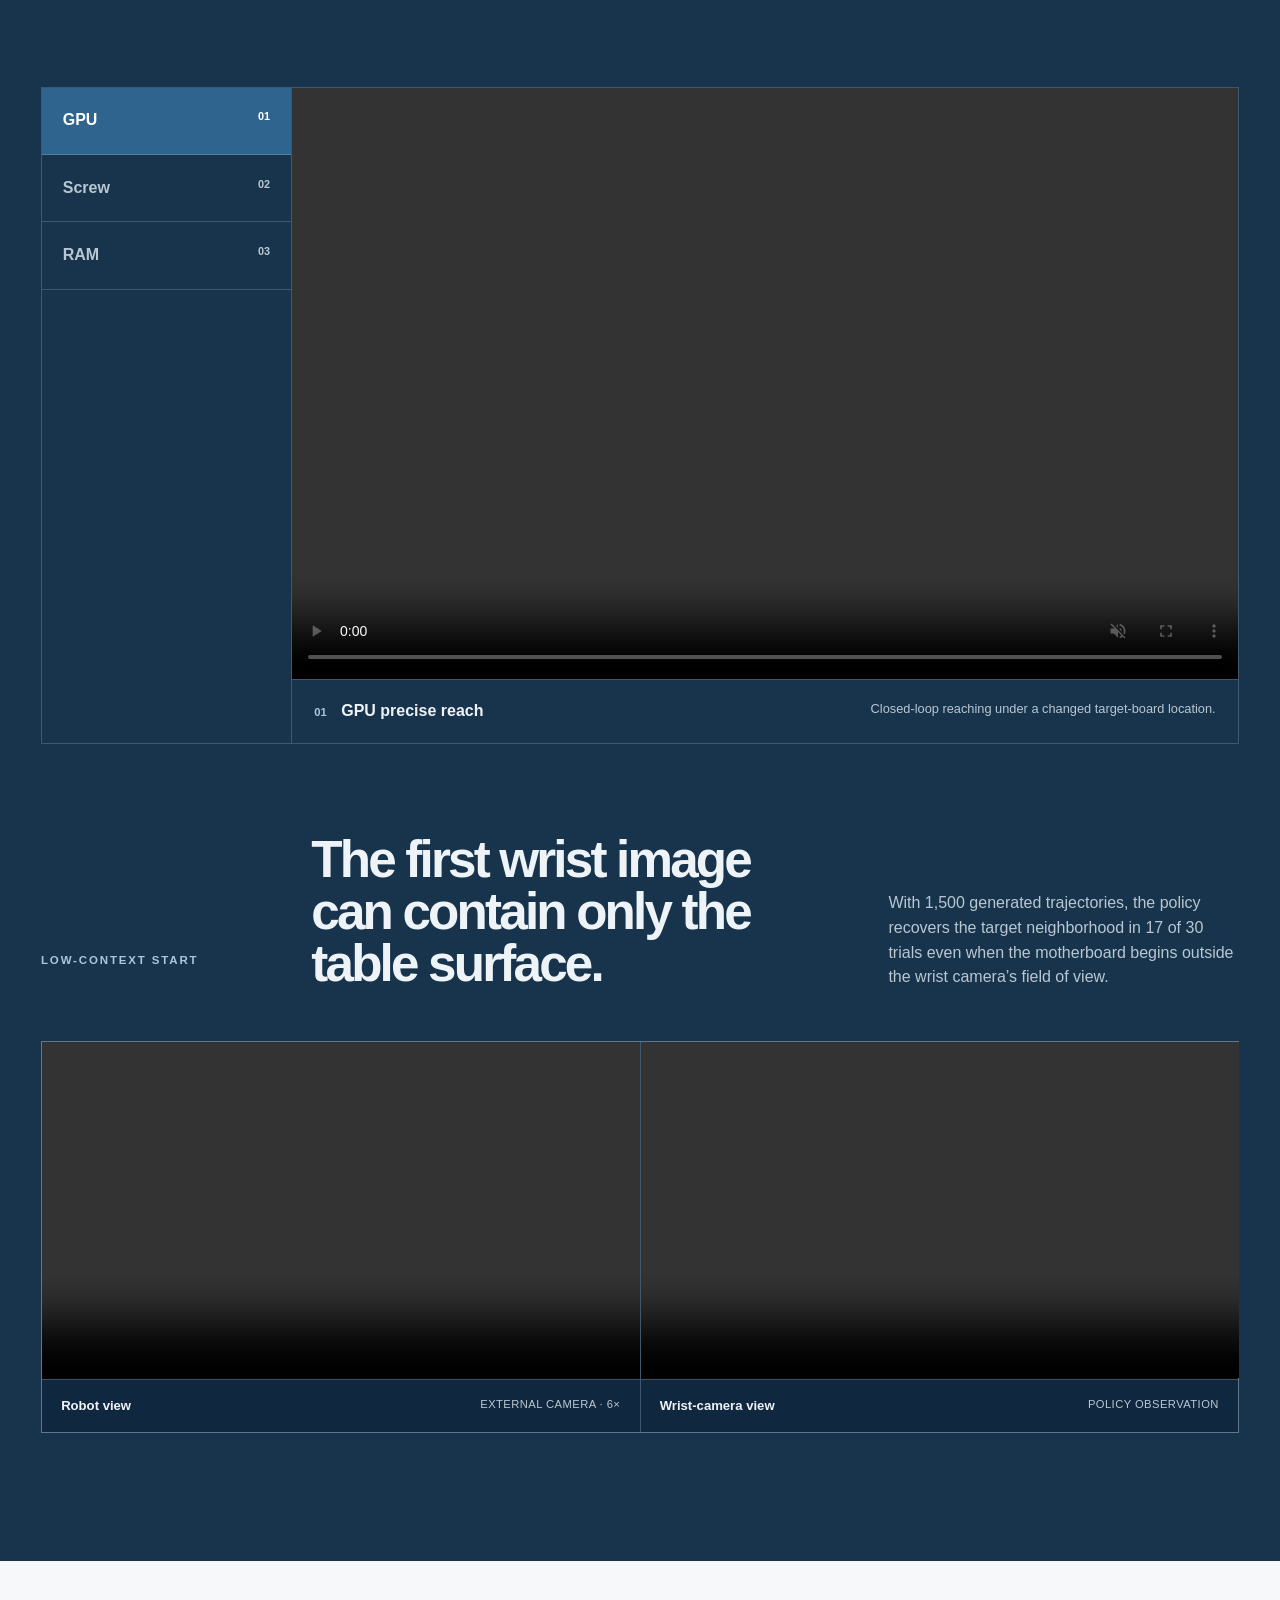
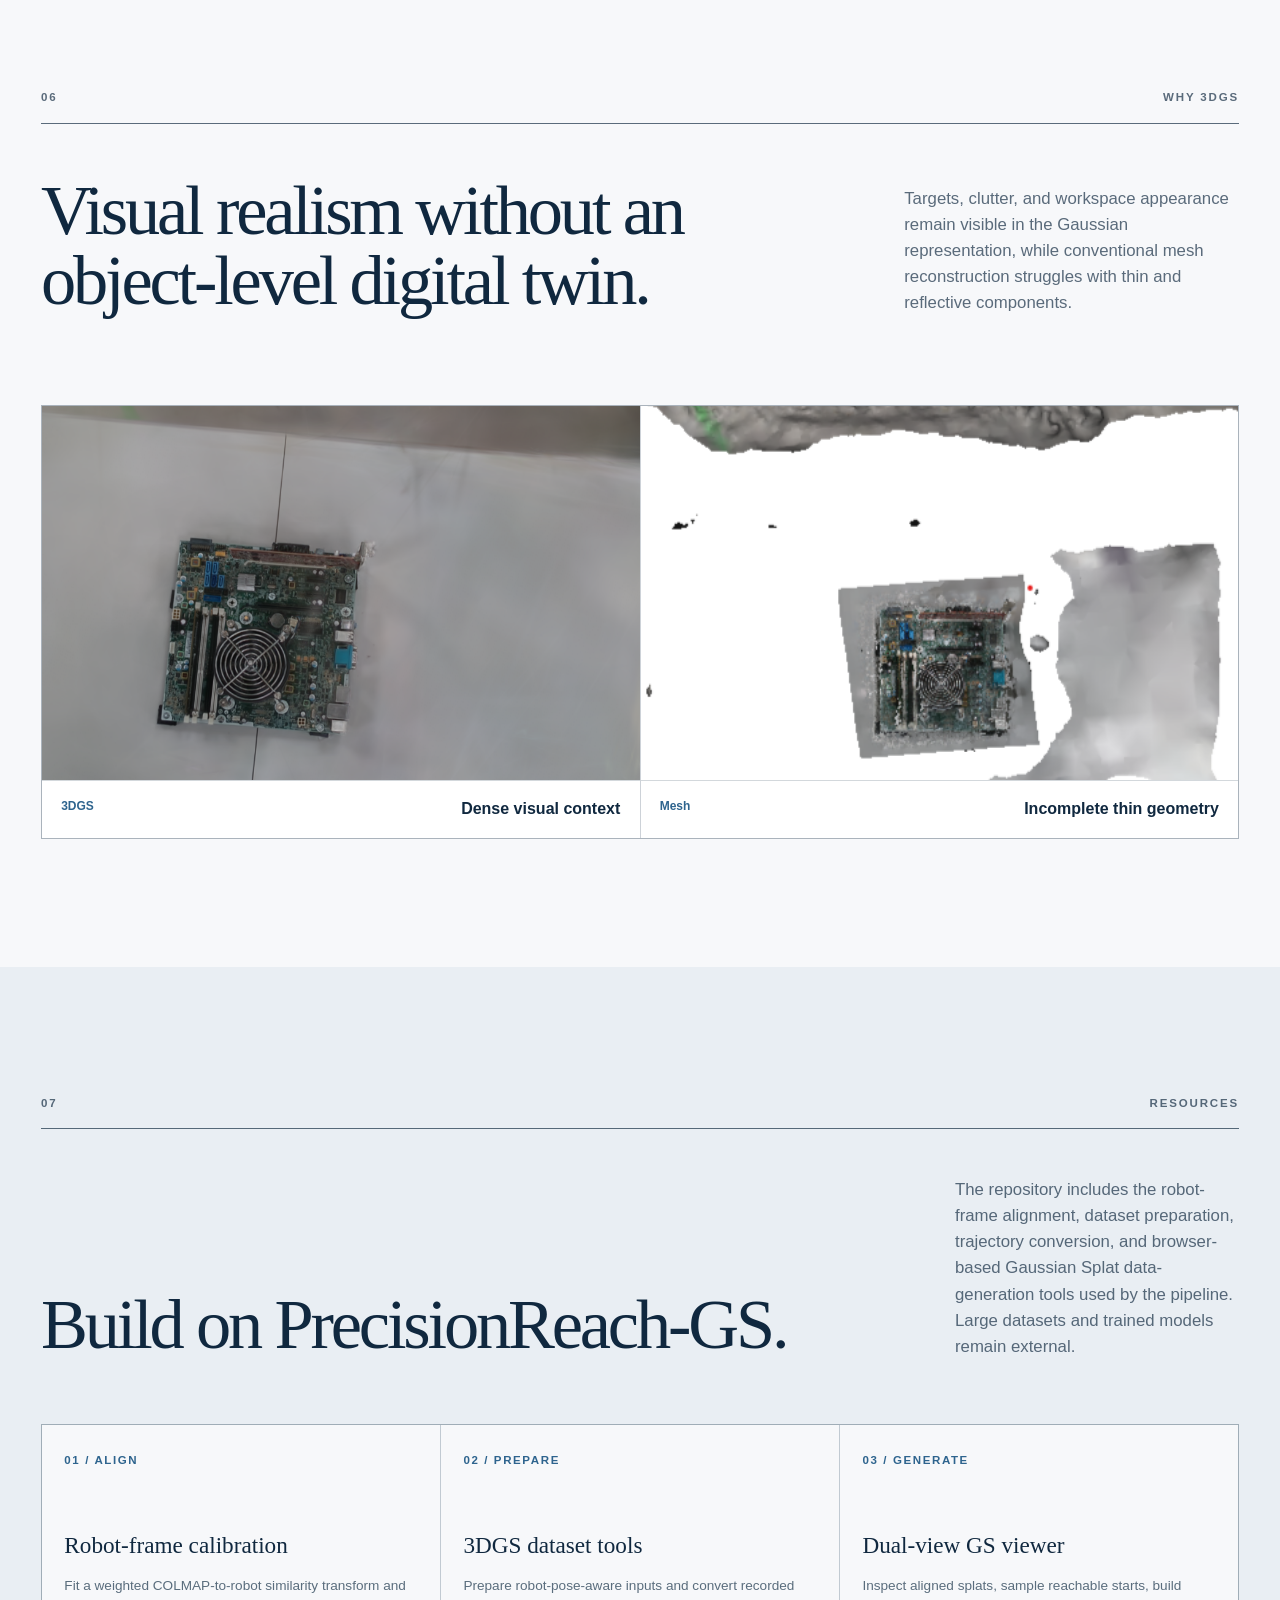
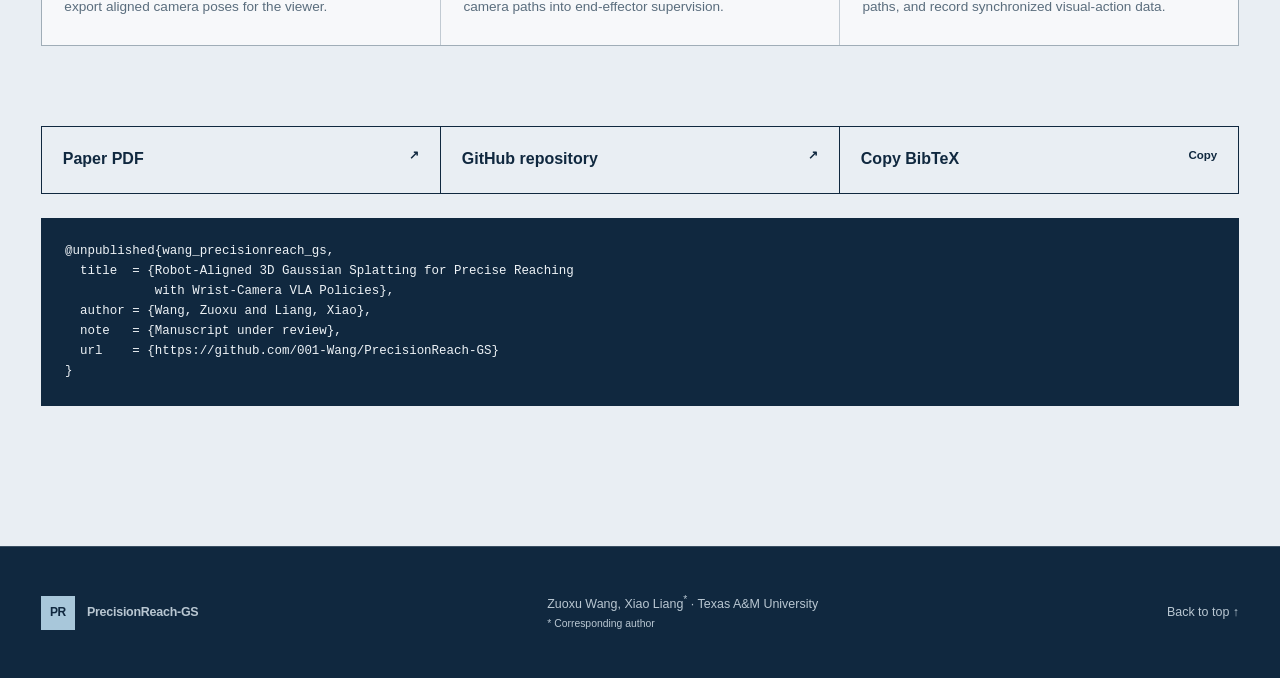
==== commit 01e848a6: "Mark Xiao Liang as PrecisionReach-GS corresponding author" ====
--- a/index.html
+++ b/index.html
@@ -37,8 +37,9 @@
         <p class="hero-title">Robot-Aligned 3D Gaussian Splatting for Precise Reaching with Wrist-Camera VLA Policies</p>
         <p class="hero-summary">A lightweight real-to-sim-to-real pipeline that turns one reconstructed workspace into scalable, robot-aligned wrist-camera demonstrations for precise pre-contact reaching.</p>
         <div class="author-line">
-          <span>Zuoxu Wang, Xiao Liang</span>
+          <span>Zuoxu Wang, Xiao Liang<sup>*</sup></span>
           <span>Texas A&amp;M University</span>
+          <span>* Corresponding author</span>
         </div>
         <div class="hero-actions">
           <a class="button button-primary" href="assets/precisionreach-gs-paper.pdf">Read the paper <span aria-hidden="true">↗</span></a>
@@ -293,7 +294,7 @@
 
   <footer>
     <a class="brand" href="#top"><span class="brand-mark">PR</span><span>PrecisionReach-GS</span></a>
-    <p>Zuoxu Wang, Xiao Liang · Texas A&amp;M University</p>
+    <p>Zuoxu Wang, Xiao Liang<sup>*</sup> · Texas A&amp;M University<br><small>* Corresponding author</small></p>
     <a href="#top">Back to top <span aria-hidden="true">↑</span></a>
   </footer>
 </body>
